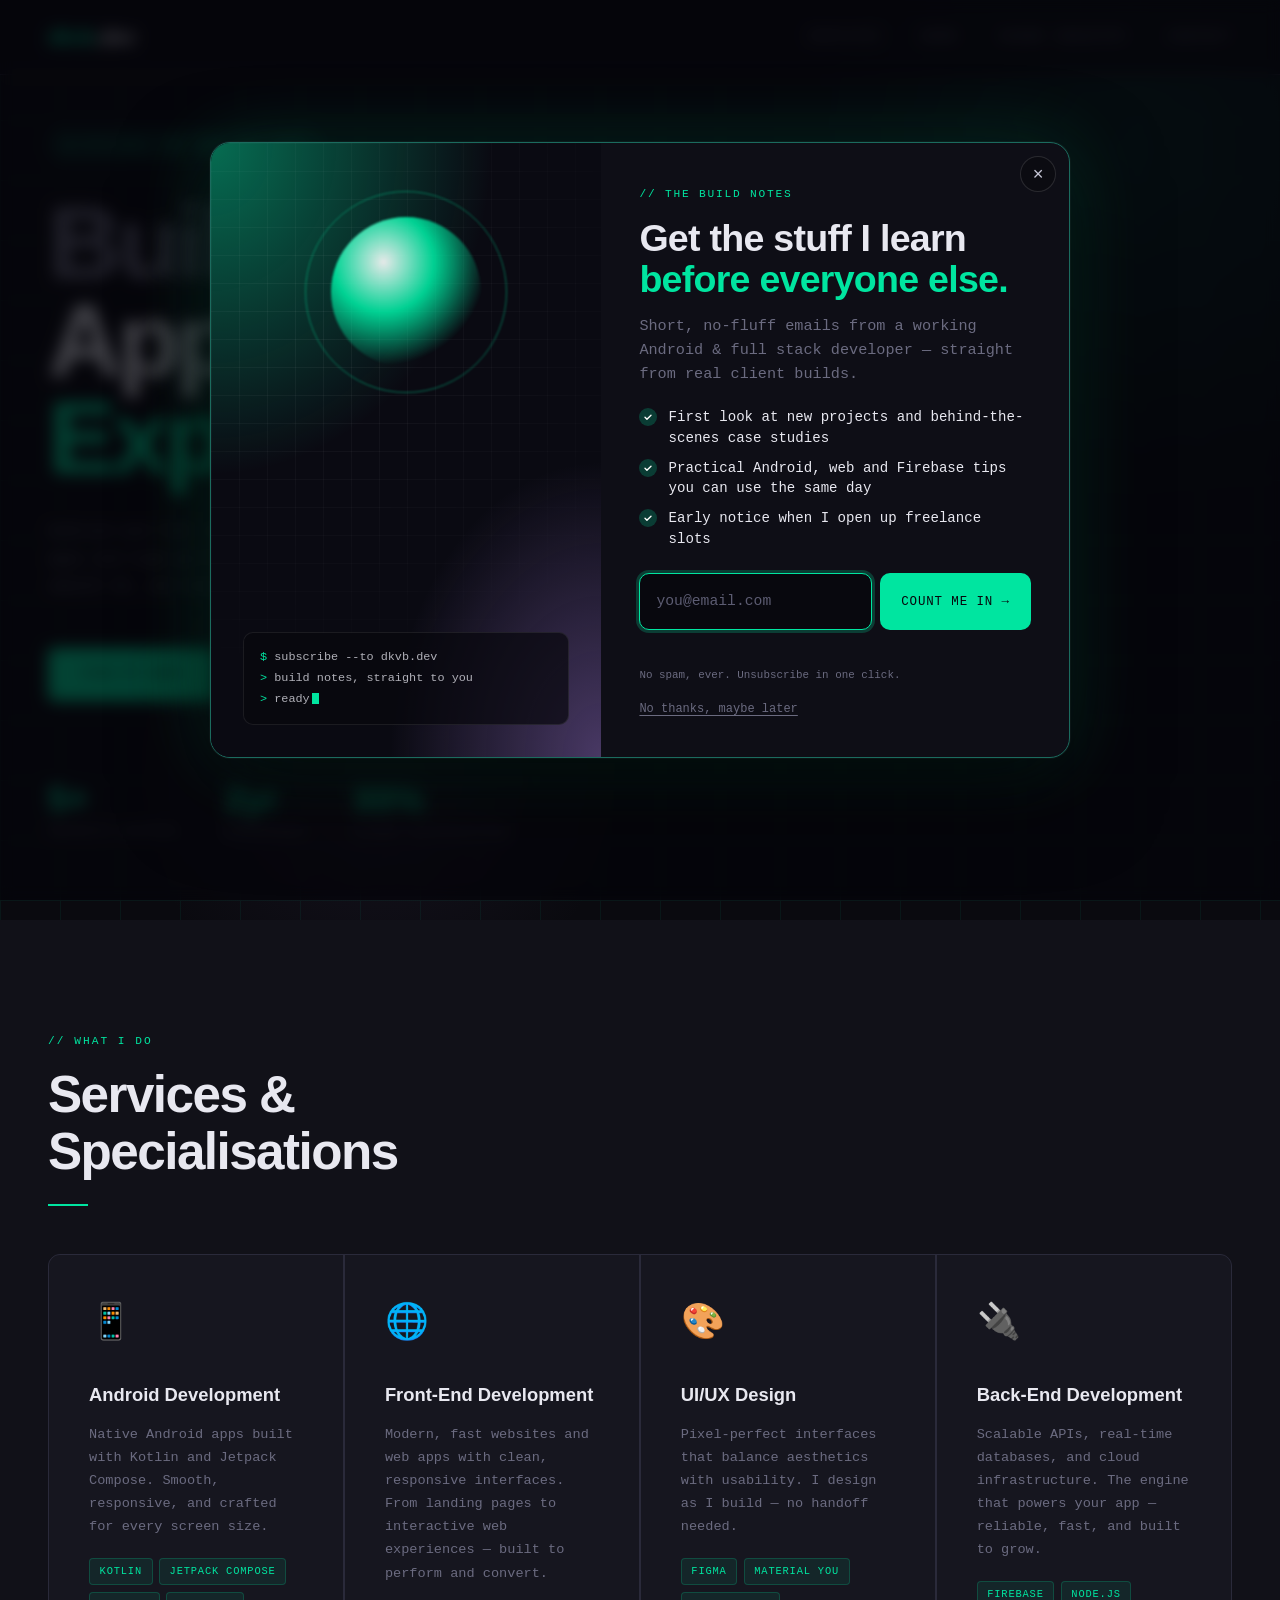
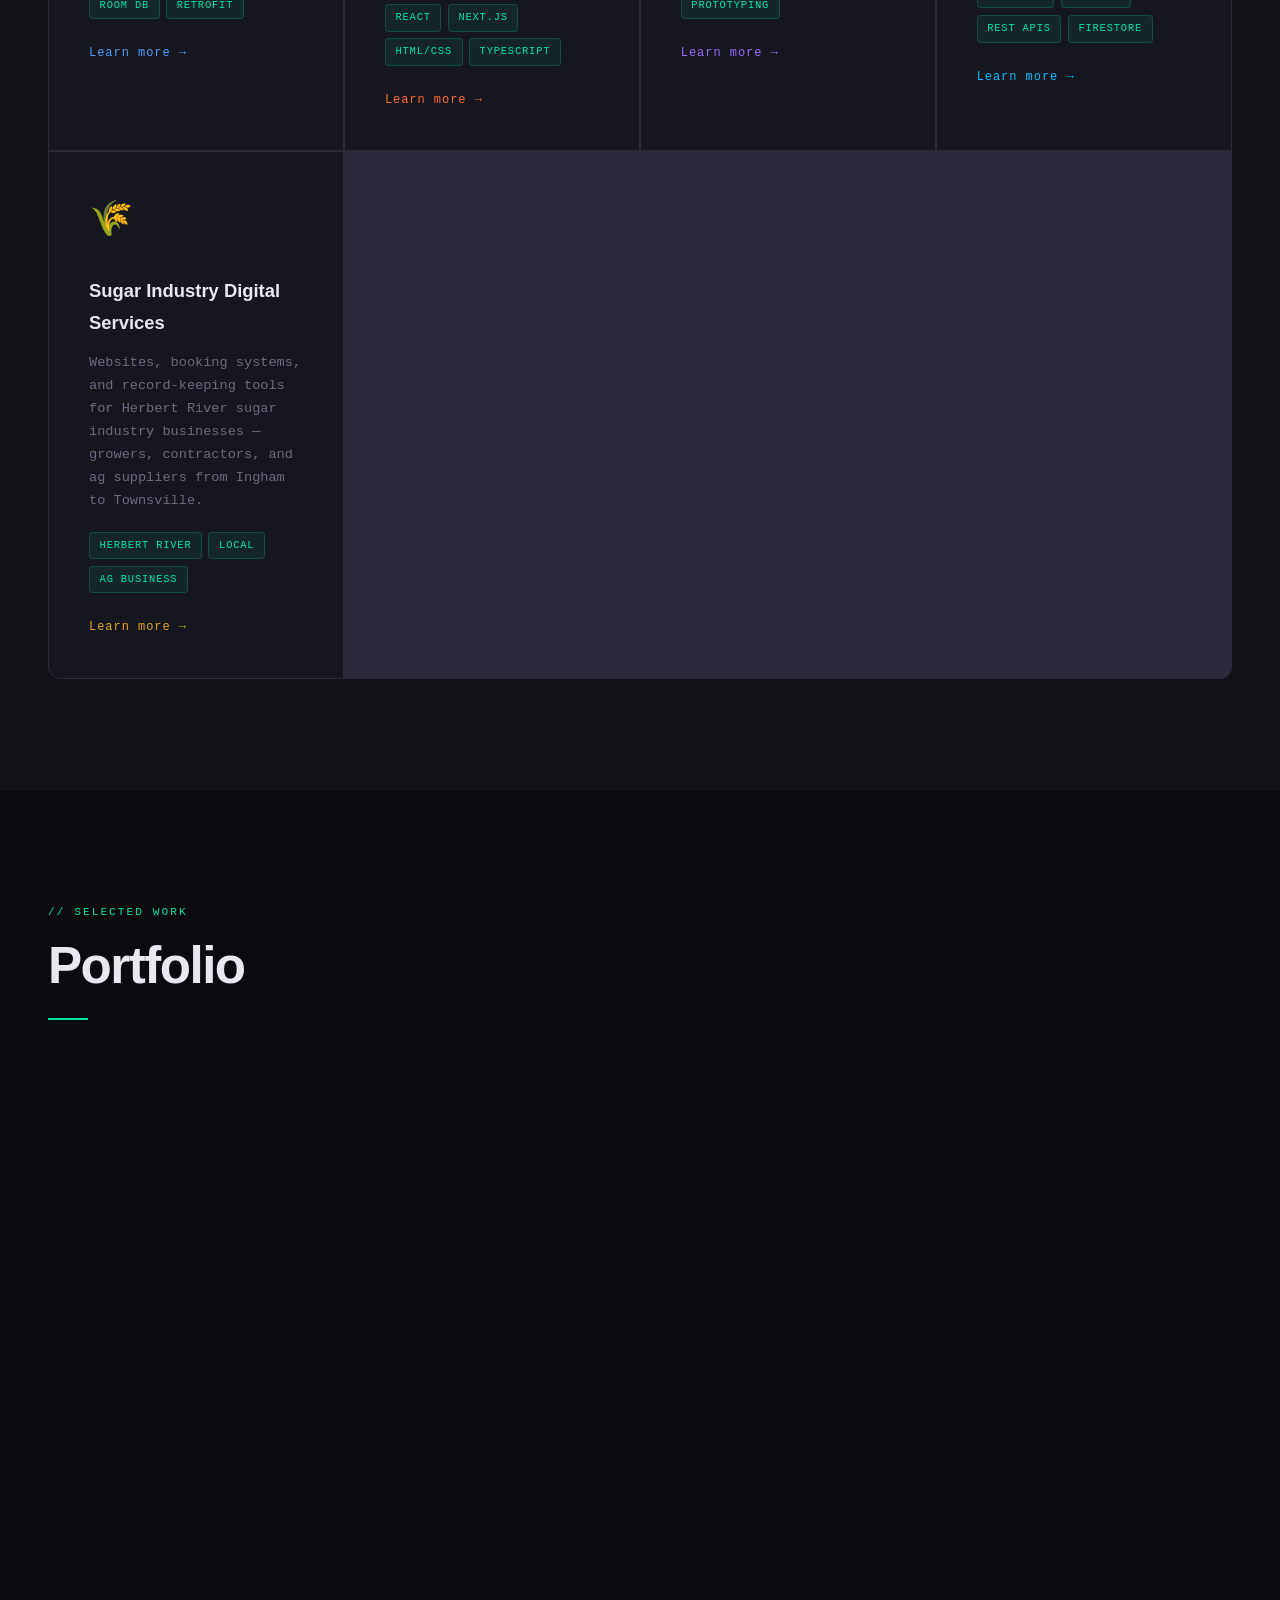
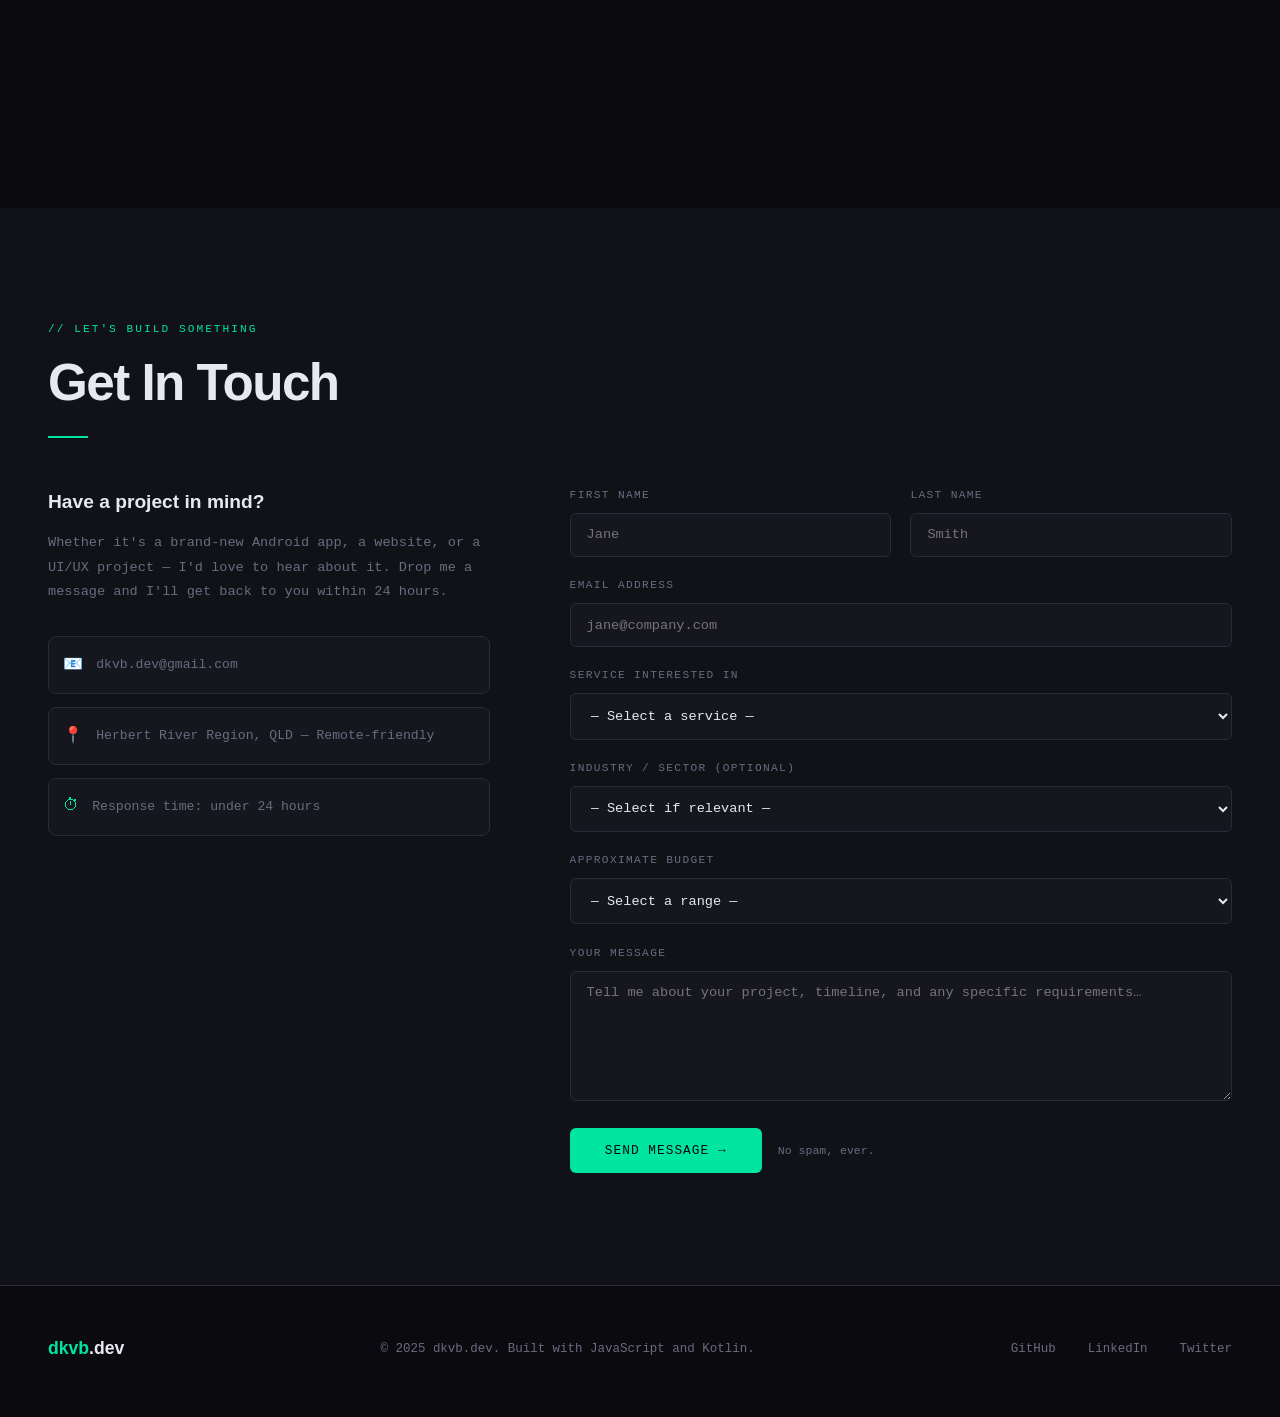
==== index.html @ c6132ec7 "Add first-visit mailing list pop-up New assets/mailing-list.js, loaded on every page. Shows once to " ====
<!DOCTYPE html>
<html lang="en">
<head>
<meta charset="UTF-8">
<meta name="viewport" content="width=device-width, initial-scale=1.0">

<link rel="icon" type="image/x-icon" href="favicon.ico">
<link rel="apple-touch-icon" href="favicon.ico">
<meta name="google-site-verification" content="lRfXqEsO768V_a0W93cNCboDo1KRAW9qE23GHBty0Og" />

<!-- ── SECURITY ── -->
<meta name="referrer" content="strict-origin-when-cross-origin">
<meta http-equiv="Permissions-Policy" content="camera=(), microphone=(), geolocation=(), payment=(), usb=(), interest-cohort=()">
<meta http-equiv="Content-Security-Policy" content="
  default-src 'self';
  script-src 'self' 'unsafe-inline';
  style-src 'self' 'unsafe-inline';
  font-src 'self';
  img-src 'self' https://dkvb.dev data:;
  connect-src 'self' https://formspree.io;
  base-uri 'self';
  form-action 'self' https://formspree.io;
">

<!-- ── PRIMARY SEO ── -->
<title>dkvb.dev — Android App & Web Developer | Australia</title>
<meta name="description" content="Dan Van Blerk is a freelance developer based in the Herbert River region, Queensland, Australia. Specialising in Android app development, front-end web development, UI/UX design, and back-end development. Cost-effective freelance rates — no agency markups. Available for local and remote projects. Also building websites, booking systems, and digital tools for Herbert River sugar industry businesses — growers, contractors, and ag suppliers from Ingham to Townsville.">
<meta name="keywords" content="Android developer Herbert River Region, front-end developer Herbert River Region, UI UX designer Herbert River Region, back-end developer Herbert River Region, web developer Queensland, app developer Australia, cost-effective developer Herbert River Region, affordable app development Queensland, freelance rates no agency markup, transparent pricing developer Australia, Kotlin, Firebase, React, Next.js, Figma, Node.js, freelance developer Herbert River Region, web developer Ingham, website developer Herbert River, sugar industry software Queensland, cane industry digital services, Hinchinbrook web developer, agriculture web developer Queensland, harvesting contractor website">
<meta name="author" content="Dan Van Blerk">
<meta name="robots" content="index, follow">
<meta name="theme-color" content="#00e5a0">
<link rel="canonical" href="https://dkvb.dev/">

<!-- ── OPEN GRAPH (Facebook, LinkedIn, WhatsApp previews) ── -->
<meta property="og:type" content="website">
<meta property="og:url" content="https://dkvb.dev/">
<meta property="og:title" content="dkvb.dev — Android App & Web Developer">
<meta property="og:description" content="Freelance Android, front-end, UI/UX, and back-end developer based in the Herbert River region, QLD, Australia. Polished apps and websites built with Kotlin, Firebase, React, and more. Also serving Herbert River sugar industry businesses.">
<meta property="og:image" content="https://dkvb.dev/og-preview.png">
<meta property="og:image:width" content="1200">
<meta property="og:image:height" content="630">
<meta property="og:locale" content="en_AU">
<meta property="og:site_name" content="dkvb.dev">

<!-- ── TWITTER / X CARD ── -->
<meta name="twitter:card" content="summary_large_image">
<meta name="twitter:url" content="https://dkvb.dev/">
<meta name="twitter:title" content="dkvb.dev — Android App & Web Developer">
<meta name="twitter:description" content="Freelance Android, front-end, UI/UX, and back-end developer based in the Herbert River region, QLD. Kotlin, Firebase, React, Figma, Node.js.">
<meta name="twitter:image" content="https://dkvb.dev/og-preview.png">

<!-- ── GEO / LOCAL SEO ── -->
<meta name="geo.region" content="AU-QLD">
<meta name="geo.position" content="-19.2576;146.8178">
<meta name="ICBM" content="-19.2576, 146.8178">
<meta name="geo.placename" content="Herbert River Region, Queensland, Australia">

<!-- ── STRUCTURED DATA: Person + LocalBusiness ── -->
<script type="application/ld+json">
{
  "@context": "https://schema.org",
  "@graph": [
    {
      "@type": "Person",
      "@id": "https://dkvb.dev/#dan",
      "name": "Dan Van Blerk",
      "alternateName": "dkvb.dev",
      "url": "https://dkvb.dev",
      "email": "dkvb.dev@gmail.com",
      "jobTitle": "Freelance Android & Front-End Developer",
      "description": "Freelance developer based in the Herbert River region, QLD, specialising in Android apps (Kotlin, Firebase) and front-end web development (React, Next.js), with a strong focus on UI/UX design.",
      "address": {
        "@type": "PostalAddress",
        "addressLocality": "Ingham",
        "addressRegion": "QLD",
        "addressCountry": "AU"
      },
      "knowsAbout": [
        "Android Development", "Kotlin", "Jetpack Compose", "Firebase",
        "Web Development", "React", "Next.js", "Node.js", "TypeScript",
        "UI/UX Design", "Figma", "REST APIs", "GraphQL"
      ],
      "sameAs": [
        "https://github.com/dkvbdev",
        "https://linkedin.com/in/dkvbdev"
      ]
    },
    {
      "@type": "ProfessionalService",
      "@id": "https://dkvb.dev/#business",
      "name": "dkvb.dev",
      "url": "https://dkvb.dev",
      "email": "dkvb.dev@gmail.com",
      "description": "Freelance Android app and web development services based in Australia.",
      "founder": { "@id": "https://dkvb.dev/#dan" },
      "address": {
        "@type": "PostalAddress",
        "addressLocality": "Ingham",
        "addressRegion": "QLD",
        "addressCountry": "AU"
      },
      "areaServed": ["AU", "Worldwide", "Ingham", "Hinchinbrook Shire", "Herbert River"],
      "hasOfferCatalog": {
        "@type": "OfferCatalog",
        "name": "Development Services",
        "itemListElement": [
          { "@type": "Offer", "itemOffered": { "@type": "Service", "name": "Android App Development" } },
          { "@type": "Offer", "itemOffered": { "@type": "Service", "name": "Front-End Web Development" } },
          { "@type": "Offer", "itemOffered": { "@type": "Service", "name": "UI/UX Design" } },
          { "@type": "Offer", "itemOffered": { "@type": "Service", "name": "Sugar Industry Digital Services" } }
        ]
      }
    },
    {
      "@type": "Service",
      "@id": "https://dkvb.dev/sugar-industry.html#service",
      "name": "Sugar Industry Digital Services",
      "url": "https://dkvb.dev/sugar-industry.html",
      "provider": { "@id": "https://dkvb.dev/#dan" },
      "description": "Websites, booking and scheduling systems, and digital record-keeping tools for Herbert River sugar industry businesses — growers, harvesting and haulage contractors, and ag suppliers.",
      "areaServed": ["Ingham", "Hinchinbrook Shire", "Herbert River", "Townsville", "AU-QLD"]
    },
    {
      "@type": "WebSite",
      "@id": "https://dkvb.dev/#website",
      "url": "https://dkvb.dev",
      "name": "dkvb.dev",
      "description": "Portfolio and contact site for Dan Van Blerk, freelance Android and web developer.",
      "publisher": { "@id": "https://dkvb.dev/#dan" }
    }
  ]
}
</script>

<style>

  /* ── SELF-HOSTED FONTS ── */
  @font-face {
    font-family: 'Syne';
    font-style: normal;
    font-weight: 400;
    font-display: swap;
    src: url('assets/fonts/syne-v24-latin-regular.woff2') format('woff2');
  }
  @font-face {
    font-family: 'Syne';
    font-style: normal;
    font-weight: 600;
    font-display: swap;
    src: url('assets/fonts/syne-v24-latin-600.woff2') format('woff2');
  }
  @font-face {
    font-family: 'Syne';
    font-style: normal;
    font-weight: 700;
    font-display: swap;
    src: url('assets/fonts/syne-v24-latin-700.woff2') format('woff2');
  }
  @font-face {
    font-family: 'Syne';
    font-style: normal;
    font-weight: 800;
    font-display: swap;
    src: url('assets/fonts/syne-v24-latin-800.woff2') format('woff2');
  }
  @font-face {
    font-family: 'DM Mono';
    font-style: normal;
    font-weight: 300;
    font-display: swap;
    src: url('assets/fonts/dm-mono-v16-latin-300.woff2') format('woff2');
  }
  @font-face {
    font-family: 'DM Mono';
    font-style: italic;
    font-weight: 300;
    font-display: swap;
    src: url('assets/fonts/dm-mono-v16-latin-300italic.woff2') format('woff2');
  }
  @font-face {
    font-family: 'DM Mono';
    font-style: normal;
    font-weight: 400;
    font-display: swap;
    src: url('assets/fonts/dm-mono-v16-latin-500.woff2') format('woff2');
  }
  @font-face {
    font-family: 'DM Mono';
    font-style: italic;
    font-weight: 400;
    font-display: swap;
    src: url('assets/fonts/dm-mono-v16-latin-500italic.woff2') format('woff2');
  }

  :root {
    --bg: #0a0a0f;
    --surface: #111118;
    --card: #16161f;
    --border: #2a2a3a;
    --accent: #00e5a0;
    --accent2: #7b5ea7;
    --accent3: #ff6b35;
    --text: #e8e8f0;
    --muted: #6b6b80;
    --heading: 'Syne', sans-serif;
    --mono: 'DM Mono', monospace;
  }

  *, *::before, *::after { box-sizing: border-box; margin: 0; padding: 0; }

  html { scroll-behavior: smooth; }

  body {
    background: var(--bg);
    color: var(--text);
    font-family: var(--mono);
    font-size: 15px;
    line-height: 1.7;
    overflow-x: hidden;
  }

  /* ── MODAL SCREENSHOTS ── */
  .modal-screenshots {
    display: none;
    flex-direction: column;
    gap: 0.6rem;
    margin-top: 1.2rem;
  }
  .modal-screenshots.visible { display: flex; }
  .modal-screenshot-viewport {
    position: relative;
  }
  .modal-screenshot-track {
    display: flex;
    gap: 0.8rem;
    overflow-x: auto;
    -webkit-overflow-scrolling: touch;
    padding-bottom: 0.8rem;
    scrollbar-width: thin;
    scrollbar-color: var(--accent) var(--border);
    scroll-behavior: smooth;
  }
  .modal-screenshot-track::-webkit-scrollbar { height: 8px; }
  .modal-screenshot-track::-webkit-scrollbar-track {
    background: var(--border);
    border-radius: 4px;
  }
  .modal-screenshot-track::-webkit-scrollbar-thumb {
    background: var(--accent);
    border-radius: 4px;
  }
  .modal-screenshot {
    flex: 0 0 auto;
    border-radius: 8px;
    overflow: hidden;
    border: 1px solid var(--border);
    max-height: 320px;
    background: var(--bg);
    display: flex; align-items: center; justify-content: center;
  }
  .modal-screenshot img {
    max-width: 100%;
    max-height: 320px;
    width: auto;
    height: auto;
    object-fit: contain;
    display: block;
  }
  .modal-scroll-arrow {
    position: absolute;
    top: 50%;
    transform: translateY(-50%);
    width: 32px; height: 32px;
    border-radius: 50%;
    background: rgba(10,10,15,0.85);
    border: 1px solid var(--accent);
    color: var(--accent);
    font-size: 1rem;
    cursor: pointer;
    display: flex; align-items: center; justify-content: center;
    z-index: 5;
    transition: background 0.2s, opacity 0.2s;
    opacity: 0.9;
  }
  .modal-scroll-arrow:hover { background: var(--accent); color: #0a0a0f; }
  .modal-scroll-arrow.left { left: 4px; }
  .modal-scroll-arrow.right { right: 4px; }
  .modal-screenshot-hint {
    font-size: 0.65rem;
    color: var(--muted);
    text-align: center;
    letter-spacing: 0.08em;
    text-transform: uppercase;
  }

  /* ── SKIP LINK (accessibility + SEO) ── */
  .skip-link {
    position: absolute; top: -100px; left: 1rem;
    background: var(--accent); color: #0a0a0f;
    padding: 0.5rem 1rem; border-radius: 0 0 6px 6px;
    font-size: 0.8rem; text-decoration: none; z-index: 999;
    transition: top 0.2s;
  }
  .skip-link:focus { top: 0; }

  /* ── NAV ── */
  nav {
    position: fixed; top: 0; left: 0; right: 0; z-index: 100;
    display: flex; align-items: center; justify-content: space-between;
    padding: 1.2rem 3rem;
    background: rgba(10,10,15,0.85);
    backdrop-filter: blur(12px);
    border-bottom: 1px solid var(--border);
  }
  .nav-logo {
    font-family: var(--heading);
    font-weight: 800;
    font-size: 1.3rem;
    color: var(--accent);
    letter-spacing: -0.02em;
  }
  .nav-logo span { color: var(--text); }
  nav ul { display: flex; gap: 2.5rem; list-style: none; }
  nav a {
    color: var(--muted);
    text-decoration: none;
    font-size: 0.8rem;
    letter-spacing: 0.12em;
    text-transform: uppercase;
    transition: color 0.2s;
  }
  nav a:hover { color: var(--accent); }
  .nav-toggle {
    display: none; flex-direction: column; justify-content: center; gap: 5px;
    width: 32px; height: 32px; background: none; border: none; cursor: pointer;
    padding: 0; z-index: 110;
  }
  .nav-toggle span {
    display: block; width: 100%; height: 2px; background: var(--text);
    border-radius: 2px; transition: transform 0.25s, opacity 0.25s;
  }
  .nav-toggle.open span:nth-child(1) { transform: translateY(7px) rotate(45deg); }
  .nav-toggle.open span:nth-child(2) { opacity: 0; }
  .nav-toggle.open span:nth-child(3) { transform: translateY(-7px) rotate(-45deg); }

  /* ── HERO ── */
  #hero {
    min-height: 100vh;
    display: flex; flex-direction: column; justify-content: center;
    padding: 8rem 3rem 5rem;
    position: relative;
    overflow: hidden;
  }
  .hero-grid {
    position: absolute; inset: 0; opacity: 0.06;
    background-image:
      linear-gradient(var(--accent) 1px, transparent 1px),
      linear-gradient(90deg, var(--accent) 1px, transparent 1px);
    background-size: 60px 60px;
    animation: gridDrift 20s linear infinite;
  }
  @keyframes gridDrift {
    from { background-position: 0 0; }
    to   { background-position: 60px 60px; }
  }
  .hero-glow {
    position: absolute;
    width: 700px; height: 700px;
    border-radius: 50%;
    background: radial-gradient(circle, rgba(0,229,160,0.12) 0%, transparent 70%);
    top: -200px; right: -200px;
    animation: pulse 6s ease-in-out infinite;
  }
  .hero-glow2 {
    position: absolute;
    width: 500px; height: 500px;
    border-radius: 50%;
    background: radial-gradient(circle, rgba(123,94,167,0.1) 0%, transparent 70%);
    bottom: -100px; left: 10%;
    animation: pulse 8s ease-in-out infinite reverse;
  }
  @keyframes pulse {
    0%,100% { transform: scale(1); opacity: 1; }
    50% { transform: scale(1.15); opacity: 0.7; }
  }

  .hero-badge {
    display: inline-flex; align-items: center; gap: 0.5rem;
    background: rgba(0,229,160,0.08);
    border: 1px solid rgba(0,229,160,0.25);
    border-radius: 100px;
    padding: 0.4rem 1rem;
    font-size: 0.72rem;
    letter-spacing: 0.1em;
    text-transform: uppercase;
    color: var(--accent);
    margin-bottom: 2rem;
    width: fit-content;
    animation: fadeUp 0.6s ease both;
  }
  .badge-dot {
    width: 6px; height: 6px; border-radius: 50%;
    background: var(--accent);
    animation: blink 1.5s ease-in-out infinite;
  }
  @keyframes blink { 0%,100% { opacity: 1; } 50% { opacity: 0.2; } }

  h1 {
    font-family: var(--heading);
    font-size: clamp(3.5rem, 8vw, 7rem);
    font-weight: 800;
    line-height: 0.95;
    letter-spacing: -0.04em;
    margin-bottom: 2rem;
    animation: fadeUp 0.6s 0.1s ease both;
  }
  h1 .line { display: block; }
  h1 .accent { color: var(--accent); }
  h1 .dim { color: var(--muted); }

  .hero-sub {
    max-width: 540px;
    color: var(--muted);
    font-size: 0.95rem;
    line-height: 1.8;
    margin-bottom: 3rem;
    animation: fadeUp 0.6s 0.2s ease both;
  }
  .hero-ctas {
    display: flex; gap: 1rem; flex-wrap: wrap;
    animation: fadeUp 0.6s 0.3s ease both;
  }
  .btn {
    padding: 0.9rem 2rem;
    font-family: var(--mono);
    font-size: 0.8rem;
    letter-spacing: 0.08em;
    text-transform: uppercase;
    text-decoration: none;
    border-radius: 6px;
    border: none; cursor: pointer;
    transition: all 0.25s;
    display: inline-block;
  }
  .btn-primary {
    background: var(--accent);
    color: #0a0a0f;
    font-weight: 400;
  }
  .btn-primary:hover {
    background: #fff;
    transform: translateY(-2px);
    box-shadow: 0 8px 30px rgba(0,229,160,0.3);
  }
  .btn-ghost {
    background: transparent;
    color: var(--text);
    border: 1px solid var(--border);
  }
  .btn-ghost:hover {
    border-color: var(--accent);
    color: var(--accent);
    transform: translateY(-2px);
  }

  .hero-stats {
    display: flex; gap: 3rem; margin-top: 5rem;
    animation: fadeUp 0.6s 0.4s ease both;
  }
  .stat-num {
    font-family: var(--heading);
    font-size: 2.2rem;
    font-weight: 800;
    color: var(--accent);
    line-height: 1;
  }
  .stat-label {
    font-size: 0.72rem;
    color: var(--muted);
    text-transform: uppercase;
    letter-spacing: 0.1em;
    margin-top: 0.3rem;
  }

  @keyframes fadeUp {
    from { opacity: 0; transform: translateY(24px); }
    to   { opacity: 1; transform: translateY(0); }
  }

  /* ── SECTIONS ── */
  section { padding: 7rem 3rem; }
  .section-label {
    font-size: 0.7rem;
    text-transform: uppercase;
    letter-spacing: 0.18em;
    color: var(--accent);
    margin-bottom: 1rem;
  }
  h2 {
    font-family: var(--heading);
    font-size: clamp(2rem, 4vw, 3.2rem);
    font-weight: 800;
    letter-spacing: -0.03em;
    line-height: 1.1;
    margin-bottom: 1.5rem;
  }
  .section-divider {
    width: 40px; height: 2px;
    background: var(--accent);
    margin-bottom: 3rem;
  }

  /* ── SERVICES ── */
  #services { background: var(--surface); }
  .services-grid {
    display: grid;
    grid-template-columns: repeat(auto-fit, minmax(280px, 1fr));
    gap: 1.5px;
    margin-top: 3rem;
    background: var(--border);
    border: 1px solid var(--border);
    border-radius: 12px;
    overflow: hidden;
  }
  .service-card {
    background: var(--card);
    padding: 2.5rem;
    position: relative;
    transition: background 0.3s;
    cursor: default;
  }
  .service-card:hover { background: #1c1c28; }
  .service-card:hover .service-icon { transform: scale(1.15) rotate(-5deg); }
  .service-icon {
    font-size: 2.2rem;
    margin-bottom: 1.5rem;
    display: block;
    transition: transform 0.3s;
  }
  .service-title {
    font-family: var(--heading);
    font-size: 1.15rem;
    font-weight: 700;
    margin-bottom: 0.8rem;
    color: var(--text);
  }
  .service-desc { color: var(--muted); font-size: 0.85rem; line-height: 1.7; }
  .service-tags {
    display: flex; flex-wrap: wrap; gap: 0.4rem;
    margin-top: 1.2rem;
  }
  .tag {
    font-size: 0.65rem;
    letter-spacing: 0.08em;
    text-transform: uppercase;
    padding: 0.25rem 0.6rem;
    border-radius: 4px;
    background: rgba(0,229,160,0.08);
    color: var(--accent);
    border: 1px solid rgba(0,229,160,0.2);
  }

  /* ── PORTFOLIO ── */
  #portfolio { background: var(--bg); }
  .portfolio-filters {
    display: flex; gap: 0.8rem; flex-wrap: wrap;
    margin-bottom: 2.5rem;
  }
  .filter-btn {
    padding: 0.45rem 1.1rem;
    font-family: var(--mono);
    font-size: 0.72rem;
    letter-spacing: 0.08em;
    text-transform: uppercase;
    background: transparent;
    color: var(--muted);
    border: 1px solid var(--border);
    border-radius: 4px;
    cursor: pointer;
    transition: all 0.2s;
  }
  .filter-btn:hover, .filter-btn.active {
    background: var(--accent);
    color: #0a0a0f;
    border-color: var(--accent);
  }

  /* Modal */
  .modal-bg {
    display: none;
    position: fixed; inset: 0; z-index: 200;
    background: rgba(0,0,0,0.85);
    backdrop-filter: blur(8px);
    align-items: center; justify-content: center;
    padding: 2rem;
    overflow-y: auto;
  }
  .modal-bg.open { display: flex; }
  .modal {
    background: var(--card);
    border: 1px solid var(--border);
    border-radius: 14px;
    max-width: 560px; width: 100%;
    max-height: 90vh;
    overflow-y: auto;
    padding: 2.5rem;
    position: relative;
    animation: modalIn 0.3s ease;
    scrollbar-width: thin;
    scrollbar-color: var(--border) transparent;
  }
  .modal::-webkit-scrollbar { width: 4px; }
  .modal::-webkit-scrollbar-track { background: transparent; }
  .modal::-webkit-scrollbar-thumb { background: var(--border); border-radius: 4px; }
  @keyframes modalIn {
    from { transform: scale(0.92) translateY(20px); opacity: 0; }
    to   { transform: scale(1) translateY(0); opacity: 1; }
  }
  .modal-close {
    position: absolute; top: 1.2rem; right: 1.2rem;
    background: var(--border);
    border: none; color: var(--muted);
    width: 32px; height: 32px; border-radius: 50%;
    cursor: pointer; font-size: 1rem;
    display: flex; align-items: center; justify-content: center;
    transition: background 0.2s;
  }
  .modal-close:hover { background: var(--accent); color: #0a0a0f; }
  .modal-emoji { font-size: 3rem; margin-bottom: 1rem; }
  .modal-title {
    font-family: var(--heading);
    font-size: 1.5rem; font-weight: 800;
    margin-bottom: 0.5rem;
  }
  .modal-type { color: var(--accent); font-size: 0.75rem; text-transform: uppercase; letter-spacing: 0.1em; margin-bottom: 1rem; }
  .modal-desc { color: var(--muted); line-height: 1.8; font-size: 0.88rem; }
  .modal-tags { display: flex; flex-wrap: wrap; gap: 0.5rem; margin-top: 1.5rem; }
  .modal-link {
    display: inline-flex; align-items: center; gap: 0.5rem;
    margin-top: 1.5rem;
    color: var(--accent);
    font-size: 0.8rem;
    text-decoration: none;
    border-bottom: 1px solid rgba(0,229,160,0.3);
    padding-bottom: 2px;
    transition: border-color 0.2s;
  }
  .modal-link:hover { border-color: var(--accent); }

  /* ── CONTACT ── */
  #contact { background: var(--surface); }
  .contact-layout {
    display: grid;
    grid-template-columns: 1fr 1.5fr;
    gap: 5rem;
    align-items: start;
    margin-top: 3rem;
  }
  .contact-info h3 {
    font-family: var(--heading);
    font-size: 1.2rem;
    font-weight: 700;
    margin-bottom: 0.8rem;
  }
  .contact-info p { color: var(--muted); font-size: 0.85rem; line-height: 1.8; margin-bottom: 2rem; }
  .contact-detail {
    display: flex; align-items: center; gap: 0.8rem;
    padding: 0.9rem;
    background: var(--card);
    border: 1px solid var(--border);
    border-radius: 8px;
    margin-bottom: 0.8rem;
    font-size: 0.82rem;
    color: var(--muted);
  }
  .contact-detail-icon { color: var(--accent); font-size: 1rem; }

  form { display: flex; flex-direction: column; gap: 1.2rem; }
  .form-row { display: grid; grid-template-columns: 1fr 1fr; gap: 1.2rem; }
  .form-group { display: flex; flex-direction: column; gap: 0.5rem; }
  label {
    font-size: 0.7rem;
    text-transform: uppercase;
    letter-spacing: 0.12em;
    color: var(--muted);
  }
  input, textarea, select {
    background: var(--card);
    border: 1px solid var(--border);
    border-radius: 6px;
    padding: 0.85rem 1rem;
    color: var(--text);
    font-family: var(--mono);
    font-size: 0.85rem;
    transition: border-color 0.2s, box-shadow 0.2s;
    outline: none;
    width: 100%;
  }
  input:focus, textarea:focus, select:focus {
    border-color: var(--accent);
    box-shadow: 0 0 0 3px rgba(0,229,160,0.1);
  }
  textarea { resize: vertical; min-height: 130px; }
  select option { background: var(--card); }

  .form-submit {
    display: flex; align-items: center; gap: 1rem;
    margin-top: 0.5rem;
  }
  .btn-submit {
    background: var(--accent);
    color: #0a0a0f;
    padding: 0.95rem 2.2rem;
    font-family: var(--mono);
    font-size: 0.8rem;
    letter-spacing: 0.08em;
    text-transform: uppercase;
    border: none;
    border-radius: 6px;
    cursor: pointer;
    transition: all 0.25s;
  }
  .btn-submit:hover {
    background: #fff;
    transform: translateY(-2px);
    box-shadow: 0 8px 30px rgba(0,229,160,0.3);
  }
  .form-note { font-size: 0.72rem; color: var(--muted); }
  .form-success {
    display: none;
    padding: 1rem 1.5rem;
    background: rgba(0,229,160,0.08);
    border: 1px solid rgba(0,229,160,0.3);
    border-radius: 8px;
    color: var(--accent);
    font-size: 0.85rem;
    margin-top: 1rem;
  }
  .form-success.visible { display: block; }

  /* ── FOOTER ── */
  footer {
    background: var(--bg);
    border-top: 1px solid var(--border);
    padding: 3rem;
    display: flex;
    justify-content: space-between;
    align-items: center;
    flex-wrap: wrap;
    gap: 1rem;
  }
  .footer-logo {
    font-family: var(--heading);
    font-weight: 800;
    font-size: 1.1rem;
    color: var(--accent);
  }
  .footer-logo span { color: var(--text); }
  footer p { color: var(--muted); font-size: 0.78rem; }
  .footer-links { display: flex; gap: 2rem; }
  .footer-links a {
    color: var(--muted);
    text-decoration: none;
    font-size: 0.78rem;
    transition: color 0.2s;
  }
  .footer-links a:hover { color: var(--accent); }

  @media (max-width: 768px) {

    .portfolio-grid,
    .portfolio-grid,
    .projects-grid { grid-template-columns: repeat(2, 1fr); }

  }

  /* ── FEATURE LIST in modal ── */
  .modal-features {
    margin-top: 1.2rem;
    display: flex; flex-direction: column; gap: 0.4rem;
  }
  .modal-feature-item {
    display: flex; align-items: flex-start; gap: 0.6rem;
    font-size: 0.8rem; color: var(--muted); line-height: 1.6;
  }
  .modal-feature-item::before {
    content: '▸';
    color: var(--accent);
    flex-shrink: 0;
    margin-top: 0.05rem;
  }

  /* scroll-reveal */
  .reveal {
    opacity: 0;
    transform: translateY(30px);
    transition: opacity 0.7s ease, transform 0.7s ease;
  }
  .reveal.visible {
    opacity: 1;
    transform: translateY(0);
  }

  @media (max-width: 768px) {
    html, body { overflow-x: hidden; max-width: 100vw; }
    nav { padding: 1rem 1.2rem; position: relative; }
    .nav-toggle { display: flex; }
    .nav-logo { font-size: 1.1rem; }
    nav ul#navMenu {
      display: none; flex-direction: column; gap: 0;
      position: absolute; top: 100%; left: 0; right: 0;
      background: rgba(10,10,15,0.97); backdrop-filter: blur(12px);
      border-bottom: 1px solid var(--border);
      padding: 0.5rem 1.2rem 1rem;
    }
    nav ul#navMenu.open { display: flex; }
    nav ul#navMenu li { border-top: 1px solid var(--border); }
    nav ul#navMenu li:first-child { border-top: none; }
    nav ul#navMenu a { display: block; padding: 0.9rem 0.2rem; font-size: 0.8rem; letter-spacing: 0.1em; }
    #hero { padding: 7rem 1.2rem 4rem; }
    section { padding-left: 1.2rem; padding-right: 1.2rem; }
    h1 { font-size: 2.4rem; letter-spacing: -0.02em; }
    h2 { font-size: 1.7rem; }
    .hero-badge { font-size: 0.65rem; }
    .hero-sub { font-size: 0.88rem; }
    .hero-stats { gap: 1.5rem; flex-wrap: wrap; }
    .stat-num { font-size: 1.8rem; }
    .stat-label { font-size: 0.65rem; }
    .hero-glow, .hero-glow2 { width: 300px; height: 300px; }
    .contact-layout { grid-template-columns: 1fr; gap: 3rem; }
    .form-row { grid-template-columns: 1fr; }
    footer { flex-direction: column; text-align: center; padding: 2rem 1.2rem; }
    .footer-links { justify-content: center; gap: 1.5rem; }
    .services-grid { grid-template-columns: 1fr; }
    }

  @media (max-width: 400px) {
    h1 { font-size: 2rem; }
  }

  /* ── UNIFIED PROJECT CARD GRID ── */
  .portfolio-grid,
  .projects-grid {
    display: grid;
    grid-template-columns: repeat(auto-fill, minmax(240px, 260px));
    gap: 1rem;
  }
  .project-card {
    background: var(--card);
    border: 1px solid var(--border);
    border-radius: 10px;
    overflow: hidden;
    transition: transform 0.3s, box-shadow 0.3s, opacity 0.3s;
    cursor: pointer;
    display: flex;
    flex-direction: column;
    width: 100%;
  }
  .project-card:hover {
    transform: translateY(-4px);
    box-shadow: 0 12px 30px rgba(0,0,0,0.4);
  }
  .project-card.hidden { display: none; }
  .project-img {
    width: 100%;
    aspect-ratio: 16/9;
    display: flex;
    align-items: center;
    justify-content: center;
    font-size: 2rem;
    position: relative;
    overflow: hidden;
    flex-shrink: 0;
  }
  .project-overlay {
    position: absolute; inset: 0;
    background: rgba(10,10,15,0.7);
    display: flex; align-items: center; justify-content: center;
    opacity: 0; transition: opacity 0.3s;
    font-size: 0.65rem; letter-spacing: 0.12em;
    text-transform: uppercase; color: var(--accent);
  }
  .project-card:hover .project-overlay { opacity: 1; }
  .project-body {
    padding: 0.9rem;
    display: flex;
    flex-direction: column;
    flex: 1;
  }
  .project-type {
    font-size: 0.6rem;
    text-transform: uppercase;
    letter-spacing: 0.1em;
    color: var(--accent);
    margin-bottom: 0.25rem;
  }
  .project-name {
    font-family: var(--heading);
    font-size: 0.88rem;
    font-weight: 700;
    margin-bottom: 0.3rem;
    color: var(--text);
  }
  .project-desc {
    color: var(--muted);
    font-size: 0.7rem;
    line-height: 1.55;
    display: -webkit-box;
    -webkit-line-clamp: 3;
    -webkit-box-orient: vertical;
    overflow: hidden;
  }
  .project-meta {
    display: flex; justify-content: space-between; align-items: center;
    margin-top: auto; padding-top: 0.7rem;
    border-top: 1px solid var(--border);
    font-size: 0.62rem; color: var(--muted);
  }
  .project-tech { display: flex; gap: 0.3rem; }
  .tech-dot {
    width: 16px; height: 16px; border-radius: 50%;
    background: var(--border);
    display: flex; align-items: center; justify-content: center;
    font-size: 0.48rem; color: var(--text); font-weight: bold;
  }
  .project-tags { display: flex; flex-wrap: wrap; gap: 0.3rem; margin-top: 0.6rem; }
  .project-tags .tag {
    font-size: 0.58rem; padding: 0.2rem 0.5rem;
  }


  /* Featured card — subtle highlight only, no column spanning */
  .featured-card {
    border-color: rgba(0,229,160,0.3);
    background: linear-gradient(135deg, #16161f 0%, #12121c 100%);
  }
</style>
</head>
<body>

<a href="#main-content" class="skip-link">Skip to main content</a>

<!-- NAV -->
<header role="banner">
<nav aria-label="Main navigation">
  <div class="nav-logo">dkvb<span>.dev</span></div>
  <button class="nav-toggle" id="navToggle" aria-label="Toggle menu" aria-expanded="false" aria-controls="navMenu">
    <span></span><span></span><span></span>
  </button>
  <ul id="navMenu">
    <li><a href="#services">Services</a></li>
    <li><a href="#portfolio">Work</a></li>
    <li><a href="sugar-industry.html">Sugar Industry</a></li>
    <li><a href="#contact">Contact</a></li>
  </ul>
</nav>
</header>

<main id="main-content">

<!-- HERO -->
<section id="hero" aria-label="Introduction">
  <div class="hero-grid"></div>
  <div class="hero-glow"></div>
  <div class="hero-glow2"></div>

  <div class="hero-badge">
    <span class="badge-dot"></span>
    Available for freelance work
  </div>

  <h1>
    <span class="line dim">Building</span>
    <span class="line">Apps &amp;</span>
    <span class="line accent">Experiences.</span>
  </h1>

  <p class="hero-sub">
    Android and full stack developer crafting polished mobile apps and high-performance websites. Focused on clean UI, smooth UX, and digital products that users love.
  </p>

  <div class="hero-ctas">
    <a href="#portfolio" class="btn btn-primary">View My Work</a>
    <a href="#contact" class="btn btn-ghost">Get in Touch</a>
  </div>

  <div class="hero-stats">
    <div>
      <div class="stat-num">5+</div>
      <div class="stat-label">Projects Shipped</div>
    </div>
    <div>
      <div class="stat-num">2yr</div>
      <div class="stat-label">Experience</div>
    </div>
    <div>
      <div class="stat-num">99%</div>
      <div class="stat-label">Client Satisfaction</div>
    </div>
  </div>
</section>

<!-- SERVICES -->
<section id="services" aria-label="Services">
  <div class="reveal">
    <div class="section-label">// What I do</div>
    <h2>Services &amp;<br>Specialisations</h2>
    <div class="section-divider"></div>
  </div>

  <div class="services-grid reveal">
    <div class="service-card" onclick="window.location='android-development.html'" style="cursor:pointer;">
      <span class="service-icon">📱</span>
      <div class="service-title">Android Development</div>
      <p class="service-desc">Native Android apps built with Kotlin and Jetpack Compose. Smooth, responsive, and crafted for every screen size.</p>
      <div class="service-tags">
        <span class="tag">Kotlin</span>
        <span class="tag">Jetpack Compose</span>
        <span class="tag">Room DB</span>
        <span class="tag">Retrofit</span>
      </div>
      <div style="margin-top:1.5rem;font-size:0.75rem;color:#4A9EFF;letter-spacing:0.08em;">Learn more →</div>
    </div>
    <div class="service-card" onclick="window.location='web-development.html'" style="cursor:pointer;">
      <span class="service-icon">🌐</span>
      <div class="service-title">Front-End Development</div>
      <p class="service-desc">Modern, fast websites and web apps with clean, responsive interfaces. From landing pages to interactive web experiences — built to perform and convert.</p>
      <div class="service-tags">
        <span class="tag">React</span>
        <span class="tag">Next.js</span>
        <span class="tag">HTML/CSS</span>
        <span class="tag">TypeScript</span>
      </div>
      <div style="margin-top:1.5rem;font-size:0.75rem;color:#FF6B35;letter-spacing:0.08em;">Learn more →</div>
    </div>
    <div class="service-card" onclick="window.location='ui-ux-design.html'" style="cursor:pointer;">
      <span class="service-icon">🎨</span>
      <div class="service-title">UI/UX Design</div>
      <p class="service-desc">Pixel-perfect interfaces that balance aesthetics with usability. I design as I build — no handoff needed.</p>
      <div class="service-tags">
        <span class="tag">Figma</span>
        <span class="tag">Material You</span>
        <span class="tag">Prototyping</span>
      </div>
      <div style="margin-top:1.5rem;font-size:0.75rem;color:#9B6BFF;letter-spacing:0.08em;">Learn more →</div>
    </div>
    <div class="service-card" onclick="window.location='backend-development.html'" style="cursor:pointer;">
      <span class="service-icon">🔌</span>
      <div class="service-title">Back-End Development</div>
      <p class="service-desc">Scalable APIs, real-time databases, and cloud infrastructure. The engine that powers your app — reliable, fast, and built to grow.</p>
      <div class="service-tags">
        <span class="tag">Firebase</span>
        <span class="tag">Node.js</span>
        <span class="tag">REST APIs</span>
        <span class="tag">Firestore</span>
      </div>
      <div style="margin-top:1.5rem;font-size:0.75rem;color:#00BFFF;letter-spacing:0.08em;">Learn more →</div>
    </div>
    <div class="service-card" onclick="window.location='sugar-industry.html'" style="cursor:pointer;">
      <span class="service-icon">🌾</span>
      <div class="service-title">Sugar Industry Digital Services</div>
      <p class="service-desc">Websites, booking systems, and record-keeping tools for Herbert River sugar industry businesses — growers, contractors, and ag suppliers from Ingham to Townsville.</p>
      <div class="service-tags">
        <span class="tag">Herbert River</span>
        <span class="tag">Local</span>
        <span class="tag">Ag Business</span>
      </div>
      <div style="margin-top:1.5rem;font-size:0.75rem;color:#E0A526;letter-spacing:0.08em;">Learn more →</div>
    </div>
  </div>
</section>

<!-- PORTFOLIO -->
<section id="portfolio" aria-label="Portfolio">
  <div class="reveal">
    <div class="section-label">// Selected work</div>
    <h2>Portfolio</h2>
    <div class="section-divider"></div>
  </div>

  <div class="portfolio-grid reveal" id="portfolioGrid">

    <div class="project-card featured-card" data-cat="android" data-title="Skills United" data-type="Android App" data-emoji="🤝" data-desc="Peer-to-peer skill-exchange platform where users list what they can teach and want to learn, then connect via real-time one-to-one chat. Built with Kotlin and Firebase." data-tech="Kotlin · Firebase Auth · Firestore · Firebase Storage · Glide · Coroutines · Material 3" data-screenshots="skills-united/screenshot1.jpg|skills-united/screenshot2.jpg|skills-united/screenshot3.jpg|skills-united/screenshot4.jpg|skills-united/screenshot5.jpg" data-url="https://github.com/DanielvanBlerk-dev/skillsunited-dev">
      <div class="project-img" style="background: linear-gradient(135deg,#001433,#001F5B,#003080); position:relative;">
        🤝
        <div class="project-overlay">↗ View Project</div>
      </div>
      <div class="project-body">
        <div class="project-type">Android App</div>
        <div class="project-name">Skills United</div>
        <p class="project-desc">Peer skill-exchange app with real-time chat, custom theme engine &amp; live search.</p>
        <div class="project-meta">
          <span>2025</span>
          <div class="project-tech">
            <div class="tech-dot">K</div>
            <div class="tech-dot">FB</div>
            <div class="tech-dot">FS</div>
          </div>
        </div>
      </div>
    </div>

    <div class="project-card" data-cat="web" data-title="Airlie Beach Art" data-type="Full-Stack Website" data-emoji="🎨" data-desc="A full-stack original art shop built from the ground up. Allows the owner to list original paintings for sale, manage the gallery as admin, accept real card payments via Square, calculate real Australia Post shipping rates, and receive full order details by email and in an admin orders panel." data-tech="GitHub · Vercel · Square · APIs · Domains" data-screenshots="airliebeachart/Screenshot%201.jpg|airliebeachart/Screenshot%202.jpg" data-url="https://airliebeachart.com">
      <div class="project-img" style="background: linear-gradient(135deg,#1a0a00,#3d1f00,#5c3000);">
        🖼️
        <div class="project-overlay">↗ View Project</div>
      </div>
      <div class="project-body">
        <div class="project-type">Full-Stack Website</div>
        <div class="project-name">Airlie Beach Art</div>
        <p class="project-desc">Original art shop with Square payments, Australia Post shipping &amp; admin panel.</p>
        <div class="project-meta">
          <span>2025</span>
          <div class="project-tech">
            <div class="tech-dot">V</div>
            <div class="tech-dot">SQ</div>
            <div class="tech-dot">AP</div>
          </div>
        </div>
      </div>
    </div>

    <div class="project-card" data-cat="design" data-title="Flo" data-type="UI/UX Design — Android App" data-emoji="🌊" data-desc="UI/UX design for Flo, a personal productivity app for tasks, focus sessions, and daily habits. Designed in Figma for Android using Material You dynamic colour — a deep navy/indigo base with a cyan accent. Includes a minimal splash screen and a five-screen onboarding and sign-in flow, built with Auto Layout throughout for production-ready developer handoff." data-tech="Figma · Material You · Android · Auto Layout · Dark Mode" data-screenshots="flo/screenshot1.png" data-url="https://www.figma.com/proto/CA3IUyaUV0NhyqJQHo5maj/Untitled?node-id=5-255&p=f&t=dlvQJ9h7kdNtHYO1-0&scaling=contain&content-scaling=fixed&page-id=0%3A1&starting-point-node-id=2%3A22&show-proto-sidebar=1">
      <div class="project-img" style="background: linear-gradient(135deg,#0a0e2e,#1a1f5c,#2a2f8c);">
        🌊
        <div class="project-overlay">↗ View Project</div>
      </div>
      <div class="project-body">
        <div class="project-type">UI/UX Design — Android</div>
        <div class="project-name">Flo</div>
        <p class="project-desc">Productivity app UI — splash &amp; onboarding, Material You, dark mode.</p>
        <div class="project-meta">
          <span>2025</span>
          <div class="project-tech">
            <div class="tech-dot">F</div>
            <div class="tech-dot">MY</div>
          </div>
        </div>
      </div>
    </div>

    <div class="project-card" data-cat="design" data-title="Pulse" data-type="UI/UX Design — Web App" data-emoji="📊" data-desc="UI/UX design for Pulse, a SaaS project management and sprint analytics tool. Light mode, Notion-influenced — soft grey surfaces, generous whitespace, the Inter typeface, and a data-forward layout. Includes a dashboard overview, stats and chart views, and a data table/list view, all designed in Figma." data-tech="Figma · Web · Data Visualisation · Light Mode · SaaS" data-screenshots="pulse/screenshot1.jpg|pulse/screenshot2.jpg" data-url="https://www.figma.com/proto/zJg8BIw0mJBaVZz4NvfBNL/Untitled?node-id=23-1790&p=f&t=Nl7Cmq36Eph2OXV5-0&scaling=scale-down&content-scaling=fixed&page-id=0%3A1&starting-point-node-id=23%3A1790">
      <div class="project-img" style="background: linear-gradient(135deg,#0d2840,#155a8a,#1e7fc0);">
        📊
        <div class="project-overlay">↗ View Project</div>
      </div>
      <div class="project-body">
        <div class="project-type">UI/UX Design — Web</div>
        <div class="project-name">Pulse</div>
        <p class="project-desc">SaaS analytics dashboard UI — charts, stats &amp; data tables.</p>
        <div class="project-meta">
          <span>2025</span>
          <div class="project-tech">
            <div class="tech-dot">F</div>
            <div class="tech-dot">UI</div>
          </div>
        </div>
      </div>
    </div>

    <div class="project-card" data-cat="design" data-title="Vault" data-type="UI/UX Design — Android App" data-emoji="🔐" data-desc="UI/UX design for Vault, a personal finance and fintech app. Designed in Figma for Android in dark mode, with a clean, trustworthy aesthetic suited to financial data. Includes a home screen with account overviews and a profile and settings screen." data-tech="Figma · Android · Fintech · Dark Mode · Mobile UI" data-screenshots="vault/screenshot1.jpg|vault/screenshot2.jpg" data-url="https://www.figma.com/proto/CuiYatswl6WpJtyE8AFbIH/Untitled?node-id=3-21&p=f&t=C9X2knGERcRB1aQn-0&scaling=contain&content-scaling=fixed&page-id=0%3A1">
      <div class="project-img" style="background: linear-gradient(135deg,#06251c,#0f5640,#168a64);">
        🔐
        <div class="project-overlay">↗ View Project</div>
      </div>
      <div class="project-body">
        <div class="project-type">UI/UX Design — Android</div>
        <div class="project-name">Vault</div>
        <p class="project-desc">Finance app UI — home &amp; settings screens, fintech, dark mode.</p>
        <div class="project-meta">
          <span>2025</span>
          <div class="project-tech">
            <div class="tech-dot">F</div>
            <div class="tech-dot">$</div>
          </div>
        </div>
      </div>
    </div>

    <div class="project-card" data-cat="design" data-title="Crate" data-type="UI/UX Design — Mobile Store" data-emoji="📦" data-desc="UI/UX design for Crate, a premium tech accessories e-commerce store. Light mode with a minimal Apple Store aesthetic — generous whitespace, crisp product imagery, and confident typography. Includes a product detail page, cart and checkout, and an order confirmation screen, all designed in Figma." data-tech="Figma · Mobile · E-Commerce · Light Mode · UI Design" data-screenshots="crate/screenshot1.jpg" data-url="https://www.figma.com/proto/CuiYatswl6WpJtyE8AFbIH/Untitled?node-id=49-1198&p=f&t=C9X2knGERcRB1aQn-0&scaling=contain&content-scaling=fixed&page-id=49%3A1197">
      <div class="project-img" style="background: linear-gradient(135deg,#3a2400,#7a4f0b,#b87a1a);">
        📦
        <div class="project-overlay">↗ View Project</div>
      </div>
      <div class="project-body">
        <div class="project-type">UI/UX Design — Mobile</div>
        <div class="project-name">Crate</div>
        <p class="project-desc">E-commerce store UI — product, cart &amp; checkout, Apple Store style.</p>
        <div class="project-meta">
          <span>2025</span>
          <div class="project-tech">
            <div class="tech-dot">F</div>
            <div class="tech-dot">EC</div>
          </div>
        </div>
      </div>
    </div>

  </div>
</section>

<!-- CONTACT -->
<section id="contact" aria-label="Contact">
  <div class="reveal">
    <div class="section-label">// Let's build something</div>
    <h2>Get In Touch</h2>
    <div class="section-divider"></div>
  </div>

  <div class="contact-layout reveal">
    <div class="contact-info">
      <h3>Have a project in mind?</h3>
      <p>Whether it's a brand-new Android app, a website, or a UI/UX project — I'd love to hear about it. Drop me a message and I'll get back to you within 24 hours.</p>

      <div class="contact-detail">
        <span class="contact-detail-icon">📧</span>
        dkvb.dev@gmail.com
      </div>
      <div class="contact-detail">
        <span class="contact-detail-icon">📍</span>
        Herbert River Region, QLD — Remote-friendly
      </div>
      <div class="contact-detail">
        <span class="contact-detail-icon">⏱</span>
        Response time: under 24 hours
      </div>
    </div>

    <div>
      <form id="contactForm">
        <div class="form-row">
          <div class="form-group">
            <label for="fname">First Name</label>
            <input type="text" id="fname" name="first_name" placeholder="Jane" maxlength="50" pattern="[A-Za-z\s\-']{1,50}" title="Letters, spaces, hyphens and apostrophes only" required>
          </div>
          <div class="form-group">
            <label for="lname">Last Name</label>
            <input type="text" id="lname" name="last_name" placeholder="Smith" maxlength="50" pattern="[A-Za-z\s\-']{1,50}" title="Letters, spaces, hyphens and apostrophes only" required>
          </div>
        </div>
        <div class="form-group">
          <label for="email">Email Address</label>
          <input type="email" id="email" name="email" placeholder="jane@company.com" maxlength="254" required>
        </div>
        <div class="form-group">
          <label for="service">Service Interested In</label>
          <select id="service" name="service">
            <option value="">— Select a service —</option>
            <option>Android App Development</option>
            <option>Front-End Web Development</option>
            <option>Back-End Development</option>
            <option>UI/UX Design</option>
            <option>Sugar Industry / Ag Business Digital Services</option>
            <option>Other / Not sure yet</option>
          </select>
        </div>
        <div class="form-group">
          <label for="industry">Industry / Sector (optional)</label>
          <select id="industry" name="industry">
            <option value="">— Select if relevant —</option>
            <option>Sugar Industry / Agriculture (Herbert River)</option>
            <option>Small Business / Retail</option>
            <option>Hospitality / Tourism</option>
            <option>Trades / Construction</option>
            <option>Other</option>
          </select>
        </div>
        <div class="form-group">
          <label for="budget">Approximate Budget</label>
          <select id="budget" name="budget">
            <option value="">— Select a range —</option>
            <option>Under $2 000</option>
            <option>$2 000 – $5 000</option>
            <option>$5 000 – $15 000</option>
            <option>$15 000+</option>
            <option>Prefer to discuss</option>
          </select>
        </div>
        <div class="form-group">
          <label for="message">Your Message</label>
          <textarea id="message" name="message" placeholder="Tell me about your project, timeline, and any specific requirements…" maxlength="2000" required></textarea>
        </div>
        <!-- Honeypot — hidden from real users, bots will fill it -->
        <div style="display:none;" aria-hidden="true">
          <label for="website">Website</label>
          <input type="text" id="website" name="_gotcha" tabindex="-1" autocomplete="off">
        </div>
        <div class="form-submit">
          <button type="submit" class="btn-submit">Send Message →</button>
          <span class="form-note">No spam, ever.</span>
        </div>
        <div class="form-success" id="formSuccess">
          ✅ Message sent! I'll be in touch within 24 hours.
        </div>
      </form>
    </div>
  </div>
</section>

</main>

<!-- FOOTER -->
<footer role="contentinfo">
  <div class="footer-logo">dkvb<span>.dev</span></div>
  <p>© 2025 dkvb.dev. Built with JavaScript and Kotlin.</p>
  <div class="footer-links">
    <a href="https://github.com/DanielvanBlerk-dev" target="_blank" rel="noopener noreferrer">GitHub</a>
    <a href="#">LinkedIn</a>
    <a href="#">Twitter</a>
  </div>
</footer>

<!-- MODAL -->
<div class="modal-bg" id="modalBg">
  <div class="modal">
    <button class="modal-close" id="modalClose">✕</button>
    <div class="modal-emoji" id="modalEmoji"></div>
    <div class="modal-screenshots" id="modalScreenshots">
      <div class="modal-screenshot-viewport">
        <button class="modal-scroll-arrow left" id="modalScrollLeft" aria-label="Scroll left">‹</button>
        <div class="modal-screenshot-track" id="modalScreenshotTrack"></div>
        <button class="modal-scroll-arrow right" id="modalScrollRight" aria-label="Scroll right">›</button>
      </div>
      <div class="modal-screenshot-hint">scroll or use arrows to view</div>
    </div>
    <div class="modal-type" id="modalType"></div>
    <div class="modal-title" id="modalTitle"></div>
    <p class="modal-desc" id="modalDesc"></p>
    <div class="modal-tags" id="modalTags"></div>
    <a href="#" class="modal-link" id="modalLink">View live project ↗</a>
  </div>
</div>

<script>
// Scroll reveal
// Mobile nav toggle
const navToggle = document.getElementById('navToggle');
const navMenu = document.getElementById('navMenu');
navToggle.addEventListener('click', () => {
  const isOpen = navMenu.classList.toggle('open');
  navToggle.classList.toggle('open', isOpen);
  navToggle.setAttribute('aria-expanded', isOpen);
});
navMenu.querySelectorAll('a').forEach(a => a.addEventListener('click', () => {
  navMenu.classList.remove('open');
  navToggle.classList.remove('open');
  navToggle.setAttribute('aria-expanded', 'false');
}));
document.addEventListener('click', e => {
  if (!e.target.closest('nav') && navMenu.classList.contains('open')) {
    navMenu.classList.remove('open');
    navToggle.classList.remove('open');
    navToggle.setAttribute('aria-expanded', 'false');
  }
});

const reveals = document.querySelectorAll('.reveal');
const observer = new IntersectionObserver(entries => {
  entries.forEach(e => {
    if (e.isIntersecting) { e.target.classList.add('visible'); observer.unobserve(e.target); }
  });
}, { threshold: 0.1, rootMargin: '0px 0px -60px 0px' });
reveals.forEach(r => observer.observe(r));

// Portfolio filter
const filterBtns = document.querySelectorAll('.filter-btn');
const cards = document.querySelectorAll('.project-card');
filterBtns.forEach(btn => {
  btn.addEventListener('click', () => {
    filterBtns.forEach(b => b.classList.remove('active'));
    btn.classList.add('active');
    const f = btn.dataset.filter;
    cards.forEach(c => {
      c.classList.toggle('hidden', f !== 'all' && c.dataset.cat !== f);
    });
  });
});

// Portfolio modal
const skillsUnitedFeatures = [
  "Custom theme engine — 4 presets + 8-colour wheel picker, applied tree-wide on every resume via BaseActivity",
  "Real-time chat with persistent Firestore listeners, in-app slide-down banners, and unread badge tracking",
  "Live multi-tag search, generated initials avatars, and atomic username reservation on registration",
  "Careful keyboard & inset handling per screen: adjustResize + modern insets for Chat; adjustNothing + manual padding for Profile",
];

const baseUrl = 'https://dkvb.dev/assets/';
const modal = document.getElementById('modalBg');

cards.forEach(card => {
  card.addEventListener('click', () => {
    const screenshots = card.dataset.screenshots ? card.dataset.screenshots.split('|') : [];
    const hasScreenshots = screenshots.length > 0;

    // Toggle emoji vs screenshots
    document.getElementById('modalEmoji').textContent = card.dataset.emoji;
    document.getElementById('modalEmoji').style.display = hasScreenshots ? 'none' : 'block';

    const screenshotsEl = document.getElementById('modalScreenshots');
    const trackEl = document.getElementById('modalScreenshotTrack');
    if (hasScreenshots) {
      trackEl.innerHTML = screenshots.map((src, i) =>
        `<div class="modal-screenshot"><img src="${baseUrl}${src}" alt="${card.dataset.title} screenshot ${i+1}"></div>`
      ).join('');
      screenshotsEl.classList.add('visible');
    } else {
      screenshotsEl.classList.remove('visible');
    }

    document.getElementById('modalType').textContent = card.dataset.type;
    document.getElementById('modalTitle').textContent = card.dataset.title;
    document.getElementById('modalDesc').textContent = card.dataset.desc;
    const tags = card.dataset.tech.split('·').map(t => t.trim());
    const tagsEl = document.getElementById('modalTags');
    tagsEl.innerHTML = tags.map(t => `<span class="tag">${t}</span>`).join('');

    // Live project link
    const linkEl = document.getElementById('modalLink');
    if (card.dataset.url) {
      linkEl.href = card.dataset.url;
      linkEl.target = '_blank';
      linkEl.rel = 'noopener noreferrer';
      linkEl.style.display = 'inline-flex';
    } else {
      linkEl.style.display = 'none';
    }

    // Feature list (only for Skills United)
    let featuresEl = document.getElementById('modalFeatures');
    if (!featuresEl) {
      featuresEl = document.createElement('div');
      featuresEl.id = 'modalFeatures';
      featuresEl.className = 'modal-features';
      tagsEl.after(featuresEl);
    }
    if (card.dataset.title === 'Skills United') {
      featuresEl.innerHTML = skillsUnitedFeatures.map(f => `<div class="modal-feature-item">${f}</div>`).join('');
      featuresEl.style.display = 'flex';
    } else {
      featuresEl.style.display = 'none';
    }

    modal.classList.add('open');
  });
});
document.getElementById('modalClose').addEventListener('click', () => modal.classList.remove('open'));
modal.addEventListener('click', e => { if (e.target === modal) modal.classList.remove('open'); });

// Screenshot scroll arrows
const scrollTrack = document.getElementById('modalScreenshotTrack');
document.getElementById('modalScrollLeft').addEventListener('click', () => {
  scrollTrack.scrollBy({ left: -scrollTrack.clientWidth * 0.6, behavior: 'smooth' });
});
document.getElementById('modalScrollRight').addEventListener('click', () => {
  scrollTrack.scrollBy({ left: scrollTrack.clientWidth * 0.6, behavior: 'smooth' });
});

// Contact form
document.getElementById('contactForm').addEventListener('submit', async function(e) {
  e.preventDefault();
  const btn = this.querySelector('.btn-submit');
  btn.textContent = 'Sending…';
  btn.disabled = true;
  try {
    const res = await fetch('https://formspree.io/f/mkoyqapk', {
      method: 'POST',
      headers: { 'Accept': 'application/json' },
      body: new FormData(this)
    });
    if (res.ok) {
      document.getElementById('formSuccess').classList.add('visible');
      this.reset();
    } else {
      alert('Something went wrong. Please email me directly at dkvb.dev@gmail.com');
    }
  } catch (err) {
    alert('Something went wrong. Please email me directly at dkvb.dev@gmail.com');
  }
  btn.textContent = 'Send Message →';
  btn.disabled = false;
});
</script>
<script src="assets/mailing-list.js" defer></script>
</body>
</html>
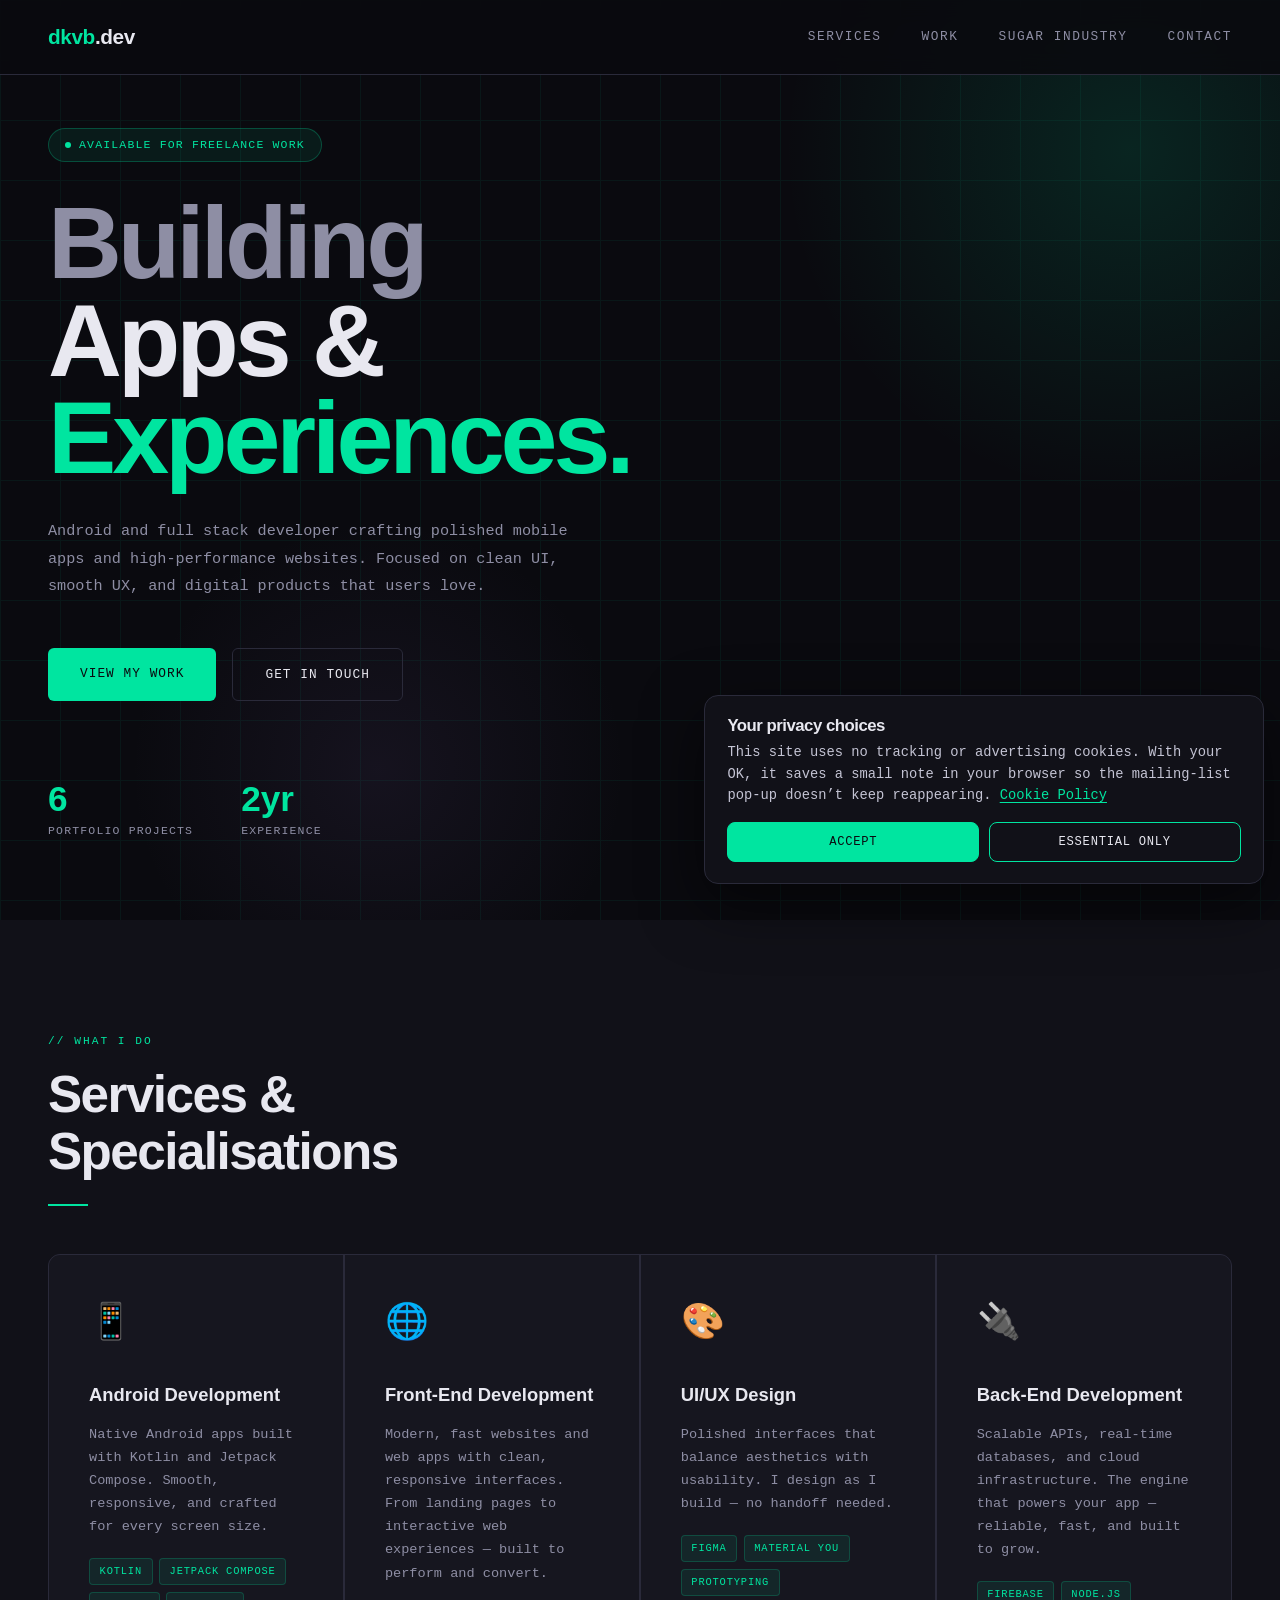
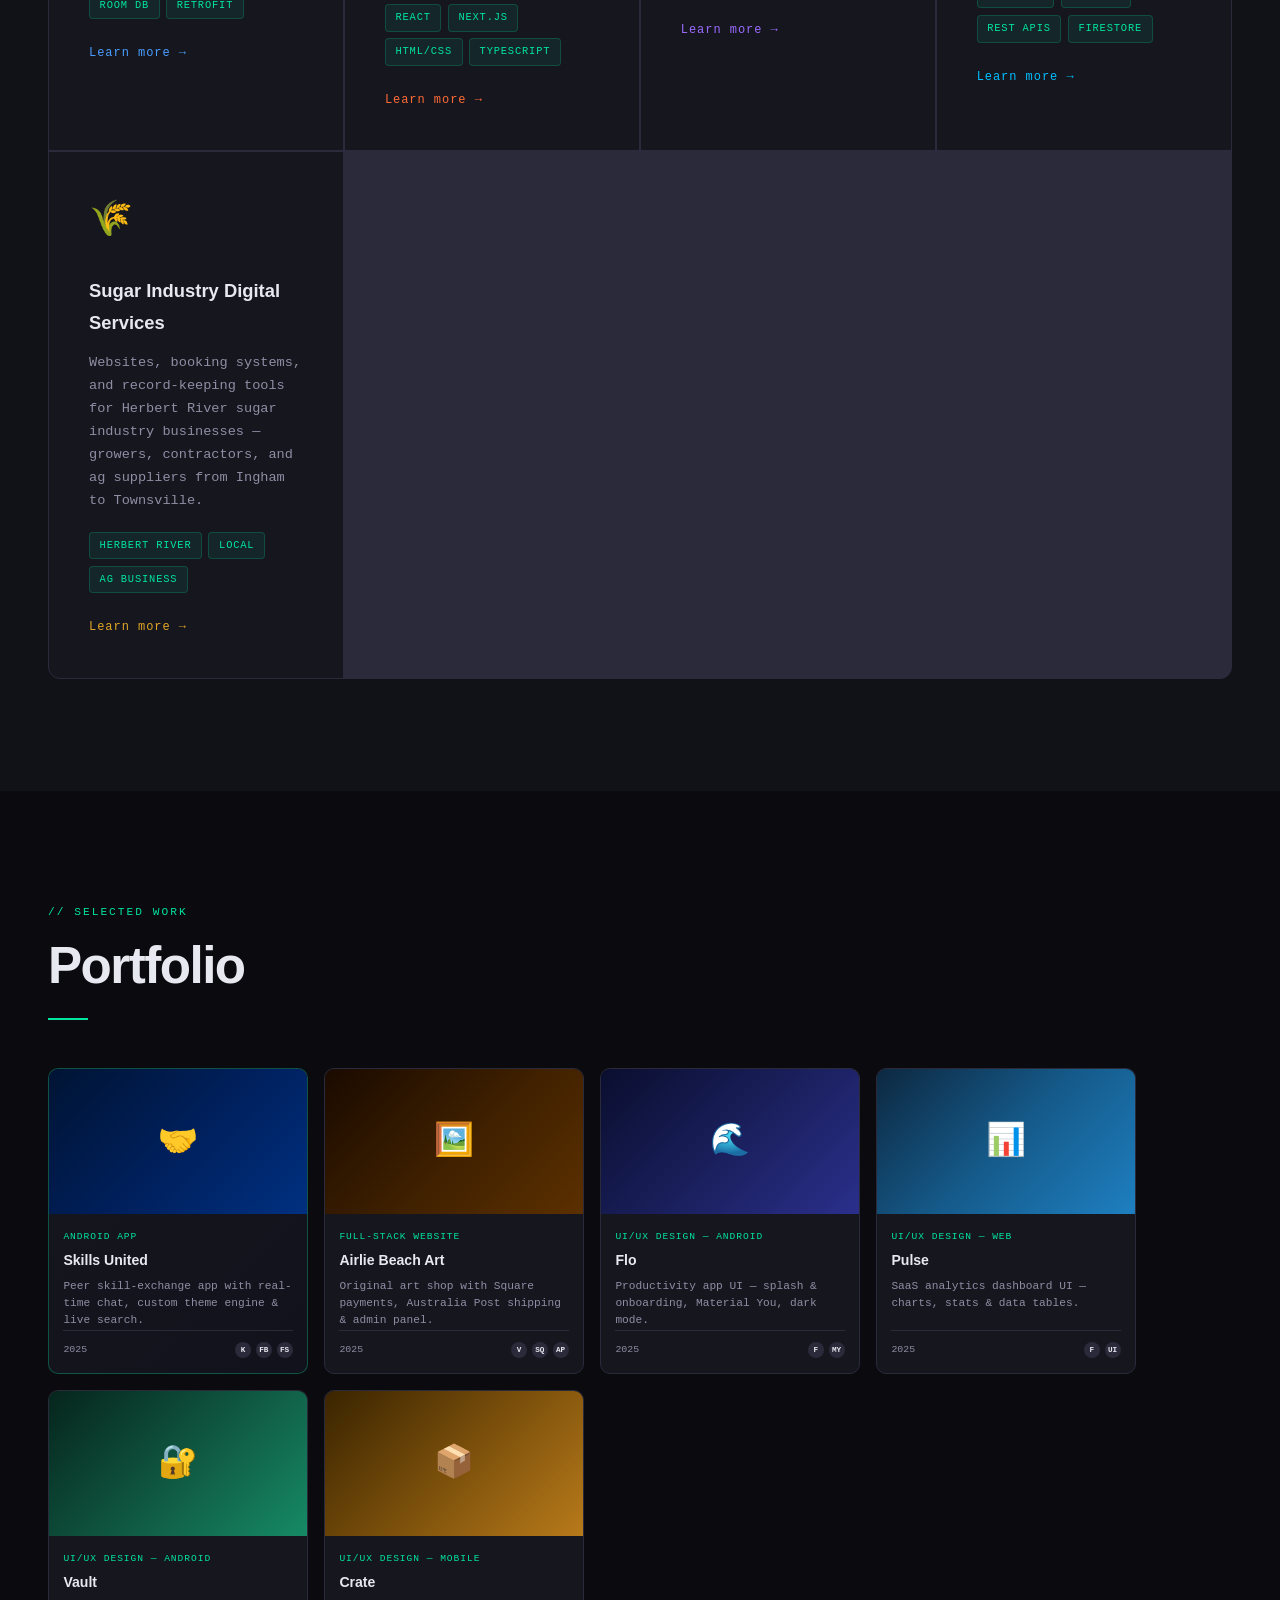
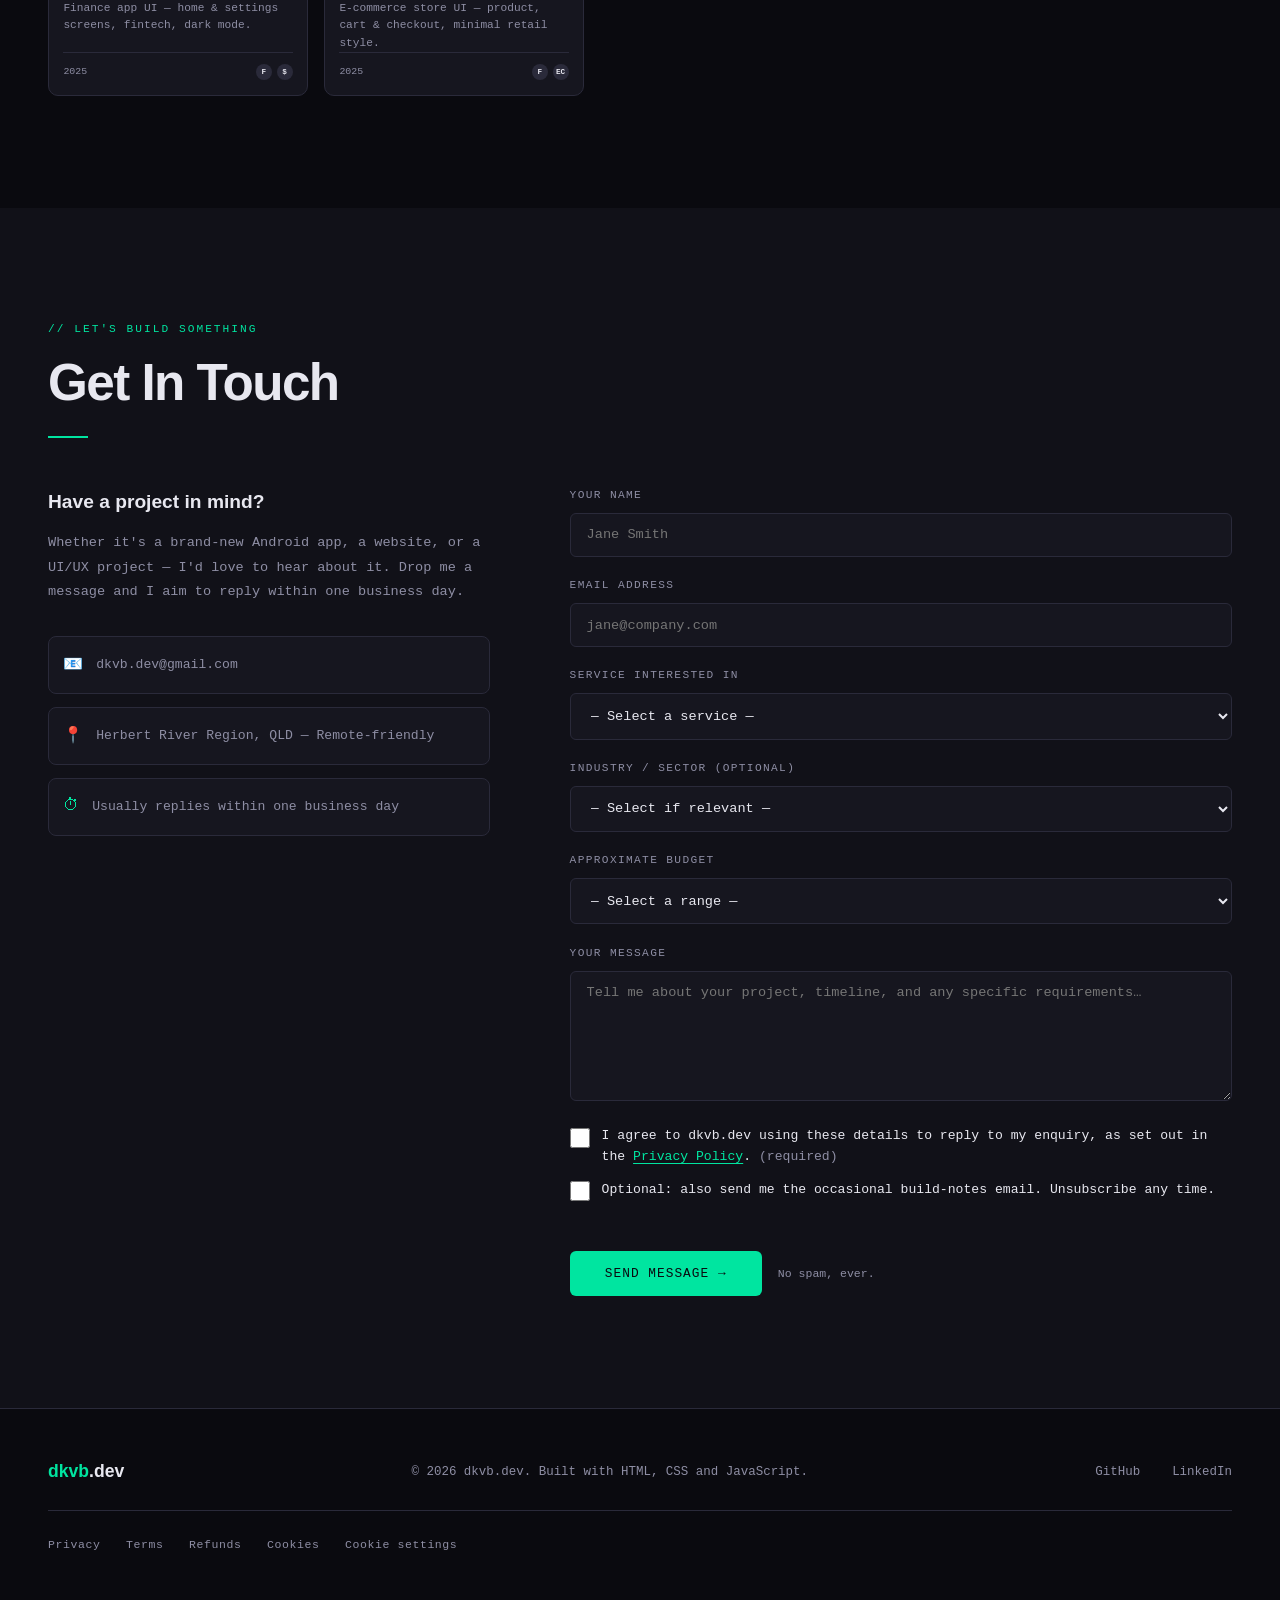
==== commit 63699e90: "Accessibility, privacy and consumer-law compliance pass - Fix colour contrast (muted text, UI/UX but" ====
--- a/index.html
+++ b/index.html
@@ -67,7 +67,7 @@
       "alternateName": "dkvb.dev",
       "url": "https://dkvb.dev",
       "email": "dkvb.dev@gmail.com",
-      "jobTitle": "Freelance Android & Front-End Developer",
+      "jobTitle": "Freelance Android & Full Stack Developer",
       "description": "Freelance developer based in the Herbert River region, QLD, specialising in Android apps (Kotlin, Firebase) and front-end web development (React, Next.js), with a strong focus on UI/UX design.",
       "address": {
         "@type": "PostalAddress",
@@ -82,7 +82,7 @@
       ],
       "sameAs": [
         "https://github.com/dkvbdev",
-        "https://linkedin.com/in/dkvbdev"
+        "https://www.linkedin.com/in/daniel-van-blerk-b03007448/"
       ]
     },
     {
@@ -201,7 +201,7 @@
     --accent2: #7b5ea7;
     --accent3: #ff6b35;
     --text: #e8e8f0;
-    --muted: #6b6b80;
+    --muted: #8e8ea4;
     --heading: 'Syne', sans-serif;
     --mono: 'DM Mono', monospace;
   }
@@ -935,6 +935,7 @@
     background: linear-gradient(135deg, #16161f 0%, #12121c 100%);
   }
 </style>
+<link rel="stylesheet" href="assets/site.css">
 </head>
 <body>
 
@@ -986,16 +987,12 @@
 
   <div class="hero-stats">
     <div>
-      <div class="stat-num">5+</div>
-      <div class="stat-label">Projects Shipped</div>
+      <div class="stat-num">6</div>
+      <div class="stat-label">Portfolio Projects</div>
     </div>
     <div>
       <div class="stat-num">2yr</div>
       <div class="stat-label">Experience</div>
-    </div>
-    <div>
-      <div class="stat-num">99%</div>
-      <div class="stat-label">Client Satisfaction</div>
     </div>
   </div>
 </section>
@@ -1036,7 +1033,7 @@
     <div class="service-card" onclick="window.location='ui-ux-design.html'" style="cursor:pointer;">
       <span class="service-icon">🎨</span>
       <div class="service-title">UI/UX Design</div>
-      <p class="service-desc">Pixel-perfect interfaces that balance aesthetics with usability. I design as I build — no handoff needed.</p>
+      <p class="service-desc">Polished interfaces that balance aesthetics with usability. I design as I build — no handoff needed.</p>
       <div class="service-tags">
         <span class="tag">Figma</span>
         <span class="tag">Material You</span>
@@ -1080,7 +1077,7 @@
 
   <div class="portfolio-grid reveal" id="portfolioGrid">
 
-    <div class="project-card featured-card" data-cat="android" data-title="Skills United" data-type="Android App" data-emoji="🤝" data-desc="Peer-to-peer skill-exchange platform where users list what they can teach and want to learn, then connect via real-time one-to-one chat. Built with Kotlin and Firebase." data-tech="Kotlin · Firebase Auth · Firestore · Firebase Storage · Glide · Coroutines · Material 3" data-screenshots="skills-united/screenshot1.jpg|skills-united/screenshot2.jpg|skills-united/screenshot3.jpg|skills-united/screenshot4.jpg|skills-united/screenshot5.jpg" data-url="https://github.com/DanielvanBlerk-dev/skillsunited-dev">
+    <div class="project-card featured-card" data-cat="android" data-title="Skills United" data-type="Android App" data-emoji="🤝" data-desc="Peer-to-peer skill-exchange platform where users list what they can teach and want to learn, then connect via real-time one-to-one chat. Built with Kotlin and Firebase." data-tech="Kotlin · Firebase Auth · Firestore · Firebase Storage · Glide · Coroutines · Material 3" data-screenshots="skills-united/screenshot1.jpg|skills-united/screenshot2.jpg|skills-united/screenshot3.jpg|skills-united/screenshot4.jpg|skills-united/screenshot5.jpg" data-alts="Skills United login screen with email and password fields, Log In and Create Account buttons|Skills United Create Account screen with full name, unique username, email and password fields|Skills United Terms of Service and Privacy Policy dialog with an agreement checkbox and Accept and Decline buttons|Skills United Browse Skills screen with a search bar and member cards listing what each person teaches and wants to learn|Skills United Chat Requests screen with incoming and outgoing tabs and a pending request comparing both members’ skills" data-url="https://github.com/DanielvanBlerk-dev/skillsunited-dev">
       <div class="project-img" style="background: linear-gradient(135deg,#001433,#001F5B,#003080); position:relative;">
         🤝
         <div class="project-overlay">↗ View Project</div>
@@ -1100,7 +1097,7 @@
       </div>
     </div>
 
-    <div class="project-card" data-cat="web" data-title="Airlie Beach Art" data-type="Full-Stack Website" data-emoji="🎨" data-desc="A full-stack original art shop built from the ground up. Allows the owner to list original paintings for sale, manage the gallery as admin, accept real card payments via Square, calculate real Australia Post shipping rates, and receive full order details by email and in an admin orders panel." data-tech="GitHub · Vercel · Square · APIs · Domains" data-screenshots="airliebeachart/Screenshot%201.jpg|airliebeachart/Screenshot%202.jpg" data-url="https://airliebeachart.com">
+    <div class="project-card" data-cat="web" data-title="Airlie Beach Art" data-type="Full-Stack Website" data-emoji="🎨" data-desc="A full-stack original art shop built from the ground up. Allows the owner to list original paintings for sale, manage the gallery as admin, accept real card payments via Square, calculate real Australia Post shipping rates, and receive full order details by email and in an admin orders panel." data-tech="GitHub · Vercel · Square · APIs · Domains" data-screenshots="airliebeachart/Screenshot%201.jpg|airliebeachart/Screenshot%202.jpg" data-alts="Airlie Beach Art home page heading, tagline “Paintings made to be lived with” and an introduction to the artist|Airlie Beach Art gallery grid of Whitsunday seascape paintings with titles, sizes, prices and Add to Selection buttons" data-url="https://airliebeachart.com">
       <div class="project-img" style="background: linear-gradient(135deg,#1a0a00,#3d1f00,#5c3000);">
         🖼️
         <div class="project-overlay">↗ View Project</div>
@@ -1120,7 +1117,7 @@
       </div>
     </div>
 
-    <div class="project-card" data-cat="design" data-title="Flo" data-type="UI/UX Design — Android App" data-emoji="🌊" data-desc="UI/UX design for Flo, a personal productivity app for tasks, focus sessions, and daily habits. Designed in Figma for Android using Material You dynamic colour — a deep navy/indigo base with a cyan accent. Includes a minimal splash screen and a five-screen onboarding and sign-in flow, built with Auto Layout throughout for production-ready developer handoff." data-tech="Figma · Material You · Android · Auto Layout · Dark Mode" data-screenshots="flo/screenshot1.png" data-url="https://www.figma.com/proto/CA3IUyaUV0NhyqJQHo5maj/Untitled?node-id=5-255&p=f&t=dlvQJ9h7kdNtHYO1-0&scaling=contain&content-scaling=fixed&page-id=0%3A1&starting-point-node-id=2%3A22&show-proto-sidebar=1">
+    <div class="project-card" data-cat="design" data-title="Flo" data-type="UI/UX Design — Android App" data-emoji="🌊" data-desc="UI/UX design for Flo, a personal productivity app for tasks, focus sessions, and daily habits. Designed in Figma for Android using Material You dynamic colour — a deep navy/indigo base with a cyan accent. Includes a minimal splash screen and a five-screen onboarding and sign-in flow, built with Auto Layout throughout for production-ready developer handoff." data-tech="Figma · Material You · Android · Auto Layout · Dark Mode" data-screenshots="flo/screenshot1.png" data-alts="Five Flo app screens: splash, welcome, focus sessions onboarding, tasks onboarding and sign-in, in a dark navy and cyan theme" data-url="https://www.figma.com/proto/CA3IUyaUV0NhyqJQHo5maj/Untitled?node-id=5-255&p=f&t=dlvQJ9h7kdNtHYO1-0&scaling=contain&content-scaling=fixed&page-id=0%3A1&starting-point-node-id=2%3A22&show-proto-sidebar=1">
       <div class="project-img" style="background: linear-gradient(135deg,#0a0e2e,#1a1f5c,#2a2f8c);">
         🌊
         <div class="project-overlay">↗ View Project</div>
@@ -1139,7 +1136,7 @@
       </div>
     </div>
 
-    <div class="project-card" data-cat="design" data-title="Pulse" data-type="UI/UX Design — Web App" data-emoji="📊" data-desc="UI/UX design for Pulse, a SaaS project management and sprint analytics tool. Light mode, Notion-influenced — soft grey surfaces, generous whitespace, the Inter typeface, and a data-forward layout. Includes a dashboard overview, stats and chart views, and a data table/list view, all designed in Figma." data-tech="Figma · Web · Data Visualisation · Light Mode · SaaS" data-screenshots="pulse/screenshot1.jpg|pulse/screenshot2.jpg" data-url="https://www.figma.com/proto/zJg8BIw0mJBaVZz4NvfBNL/Untitled?node-id=23-1790&p=f&t=Nl7Cmq36Eph2OXV5-0&scaling=scale-down&content-scaling=fixed&page-id=0%3A1&starting-point-node-id=23%3A1790">
+    <div class="project-card" data-cat="design" data-title="Pulse" data-type="UI/UX Design — Web App" data-emoji="📊" data-desc="UI/UX design for Pulse, a SaaS project management and sprint analytics tool. Light mode, Notion-influenced — soft grey surfaces, generous whitespace, the Inter typeface, and a data-forward layout. Includes a dashboard overview, stats and chart views, and a data table/list view, all designed in Figma." data-tech="Figma · Web · Data Visualisation · Light Mode · SaaS" data-screenshots="pulse/screenshot1.jpg|pulse/screenshot2.jpg" data-alts="Pulse dashboard overview with task stats, a sprint velocity bar chart, recent activity and project progress bars|Pulse tasks data table with status filters and columns for task, status, assignee, priority, due date and project" data-url="https://www.figma.com/proto/zJg8BIw0mJBaVZz4NvfBNL/Untitled?node-id=23-1790&p=f&t=Nl7Cmq36Eph2OXV5-0&scaling=scale-down&content-scaling=fixed&page-id=0%3A1&starting-point-node-id=23%3A1790">
       <div class="project-img" style="background: linear-gradient(135deg,#0d2840,#155a8a,#1e7fc0);">
         📊
         <div class="project-overlay">↗ View Project</div>
@@ -1158,7 +1155,7 @@
       </div>
     </div>
 
-    <div class="project-card" data-cat="design" data-title="Vault" data-type="UI/UX Design — Android App" data-emoji="🔐" data-desc="UI/UX design for Vault, a personal finance and fintech app. Designed in Figma for Android in dark mode, with a clean, trustworthy aesthetic suited to financial data. Includes a home screen with account overviews and a profile and settings screen." data-tech="Figma · Android · Fintech · Dark Mode · Mobile UI" data-screenshots="vault/screenshot1.jpg|vault/screenshot2.jpg" data-url="https://www.figma.com/proto/CuiYatswl6WpJtyE8AFbIH/Untitled?node-id=3-21&p=f&t=C9X2knGERcRB1aQn-0&scaling=contain&content-scaling=fixed&page-id=0%3A1">
+    <div class="project-card" data-cat="design" data-title="Vault" data-type="UI/UX Design — Android App" data-emoji="🔐" data-desc="UI/UX design for Vault, a personal finance and fintech app. Designed in Figma for Android in dark mode, with a clean, trustworthy aesthetic suited to financial data. Includes a home screen with account overviews and a profile and settings screen." data-tech="Figma · Android · Fintech · Dark Mode · Mobile UI" data-screenshots="vault/screenshot1.jpg|vault/screenshot2.jpg" data-alts="Vault finance app home screen in dark mode showing net worth, assets and liabilities, a monthly chart and spending cards|Vault profile screen with linked bank accounts and a settings screen with account, security and preference options" data-url="https://www.figma.com/proto/CuiYatswl6WpJtyE8AFbIH/Untitled?node-id=3-21&p=f&t=C9X2knGERcRB1aQn-0&scaling=contain&content-scaling=fixed&page-id=0%3A1">
       <div class="project-img" style="background: linear-gradient(135deg,#06251c,#0f5640,#168a64);">
         🔐
         <div class="project-overlay">↗ View Project</div>
@@ -1177,7 +1174,7 @@
       </div>
     </div>
 
-    <div class="project-card" data-cat="design" data-title="Crate" data-type="UI/UX Design — Mobile Store" data-emoji="📦" data-desc="UI/UX design for Crate, a premium tech accessories e-commerce store. Light mode with a minimal Apple Store aesthetic — generous whitespace, crisp product imagery, and confident typography. Includes a product detail page, cart and checkout, and an order confirmation screen, all designed in Figma." data-tech="Figma · Mobile · E-Commerce · Light Mode · UI Design" data-screenshots="crate/screenshot1.jpg" data-url="https://www.figma.com/proto/CuiYatswl6WpJtyE8AFbIH/Untitled?node-id=49-1198&p=f&t=C9X2knGERcRB1aQn-0&scaling=contain&content-scaling=fixed&page-id=49%3A1197">
+    <div class="project-card" data-cat="design" data-title="Crate" data-type="UI/UX Design — Mobile Store" data-emoji="📦" data-desc="UI/UX design for Crate, a premium tech accessories e-commerce store. Light mode with a minimal Apple Store aesthetic — generous whitespace, crisp product imagery, and confident typography. Includes a product detail page, cart and checkout, and an order confirmation screen, all designed in Figma." data-tech="Figma · Mobile · E-Commerce · Light Mode · UI Design" data-screenshots="crate/screenshot1.jpg" data-alts="Three Crate shop screens: headphones product page, cart with order totals, and order confirmation" data-url="https://www.figma.com/proto/CuiYatswl6WpJtyE8AFbIH/Untitled?node-id=49-1198&p=f&t=C9X2knGERcRB1aQn-0&scaling=contain&content-scaling=fixed&page-id=49%3A1197">
       <div class="project-img" style="background: linear-gradient(135deg,#3a2400,#7a4f0b,#b87a1a);">
         📦
         <div class="project-overlay">↗ View Project</div>
@@ -1185,7 +1182,7 @@
       <div class="project-body">
         <div class="project-type">UI/UX Design — Mobile</div>
         <div class="project-name">Crate</div>
-        <p class="project-desc">E-commerce store UI — product, cart &amp; checkout, Apple Store style.</p>
+        <p class="project-desc">E-commerce store UI — product, cart &amp; checkout, minimal retail style.</p>
         <div class="project-meta">
           <span>2025</span>
           <div class="project-tech">
@@ -1210,7 +1207,7 @@
   <div class="contact-layout reveal">
     <div class="contact-info">
       <h3>Have a project in mind?</h3>
-      <p>Whether it's a brand-new Android app, a website, or a UI/UX project — I'd love to hear about it. Drop me a message and I'll get back to you within 24 hours.</p>
+      <p>Whether it's a brand-new Android app, a website, or a UI/UX project — I'd love to hear about it. Drop me a message and I aim to reply within one business day.</p>
 
       <div class="contact-detail">
         <span class="contact-detail-icon">📧</span>
@@ -1222,25 +1219,19 @@
       </div>
       <div class="contact-detail">
         <span class="contact-detail-icon">⏱</span>
-        Response time: under 24 hours
+        Usually replies within one business day
       </div>
     </div>
 
     <div>
       <form id="contactForm">
-        <div class="form-row">
-          <div class="form-group">
-            <label for="fname">First Name</label>
-            <input type="text" id="fname" name="first_name" placeholder="Jane" maxlength="50" pattern="[A-Za-z\s\-']{1,50}" title="Letters, spaces, hyphens and apostrophes only" required>
-          </div>
-          <div class="form-group">
-            <label for="lname">Last Name</label>
-            <input type="text" id="lname" name="last_name" placeholder="Smith" maxlength="50" pattern="[A-Za-z\s\-']{1,50}" title="Letters, spaces, hyphens and apostrophes only" required>
-          </div>
+        <div class="form-group">
+          <label for="fname">Your Name</label>
+          <input type="text" id="fname" name="name" placeholder="Jane Smith" maxlength="80" autocomplete="name" required>
         </div>
         <div class="form-group">
           <label for="email">Email Address</label>
-          <input type="email" id="email" name="email" placeholder="jane@company.com" maxlength="254" required>
+          <input type="email" id="email" name="email" placeholder="jane@company.com" maxlength="254" autocomplete="email" required>
         </div>
         <div class="form-group">
           <label for="service">Service Interested In</label>
@@ -1280,7 +1271,12 @@
           <label for="message">Your Message</label>
           <textarea id="message" name="message" placeholder="Tell me about your project, timeline, and any specific requirements…" maxlength="2000" required></textarea>
         </div>
-        <!-- Honeypot — hidden from real users, bots will fill it -->
+        <fieldset class="form-consent">
+        <legend class="sr-only">Consent</legend>
+        <label class="consent-row"><input type="checkbox" name="privacy_consent" value="yes" required> <span>I agree to dkvb.dev using these details to reply to my enquiry, as set out in the <a href="privacy.html">Privacy Policy</a>. <span class="consent-req">(required)</span></span></label>
+        <label class="consent-row"><input type="checkbox" name="mailing_list_opt_in" value="yes"> <span>Optional: also send me the occasional build-notes email. Unsubscribe any time.</span></label>
+      </fieldset>
+      <!-- Honeypot — hidden from real users, bots will fill it -->
         <div style="display:none;" aria-hidden="true">
           <label for="website">Website</label>
           <input type="text" id="website" name="_gotcha" tabindex="-1" autocomplete="off">
@@ -1289,8 +1285,8 @@
           <button type="submit" class="btn-submit">Send Message →</button>
           <span class="form-note">No spam, ever.</span>
         </div>
-        <div class="form-success" id="formSuccess">
-          ✅ Message sent! I'll be in touch within 24 hours.
+        <div class="form-success" id="formSuccess" role="status" aria-live="polite">
+          ✅ Message sent, thanks! I aim to reply within one business day.
         </div>
       </form>
     </div>
@@ -1302,11 +1298,17 @@
 <!-- FOOTER -->
 <footer role="contentinfo">
   <div class="footer-logo">dkvb<span>.dev</span></div>
-  <p>© 2025 dkvb.dev. Built with JavaScript and Kotlin.</p>
+  <p>© 2026 dkvb.dev. Built with HTML, CSS and JavaScript.</p>
   <div class="footer-links">
     <a href="https://github.com/DanielvanBlerk-dev" target="_blank" rel="noopener noreferrer">GitHub</a>
-    <a href="#">LinkedIn</a>
-    <a href="#">Twitter</a>
+    <a href="https://www.linkedin.com/in/daniel-van-blerk-b03007448/" target="_blank" rel="noopener noreferrer">LinkedIn</a>
+  </div>
+  <div class="footer-legal" role="navigation" aria-label="Legal">
+    <a href="privacy.html">Privacy</a>
+    <a href="terms.html">Terms</a>
+    <a href="refund-policy.html">Refunds</a>
+    <a href="cookies.html">Cookies</a>
+    <button type="button" class="cookie-settings-link" data-cookie-settings>Cookie settings</button>
   </div>
 </footer>
 
@@ -1400,7 +1402,7 @@
     const trackEl = document.getElementById('modalScreenshotTrack');
     if (hasScreenshots) {
       trackEl.innerHTML = screenshots.map((src, i) =>
-        `<div class="modal-screenshot"><img src="${baseUrl}${src}" alt="${card.dataset.title} screenshot ${i+1}"></div>`
+        `<div class="modal-screenshot"><img src="${baseUrl}${src}" alt="${(card.dataset.alts || '').split('|')[i] || card.dataset.title + ' screenshot ' + (i + 1)}"></div>`
       ).join('');
       screenshotsEl.classList.add('visible');
     } else {
@@ -1480,6 +1482,7 @@
   btn.disabled = false;
 });
 </script>
+<script src="assets/site.js" defer></script>
 <script src="assets/mailing-list.js" defer></script>
 </body>
 </html>
--- a/assets/site.css
+++ b/assets/site.css
@@ -0,0 +1,74 @@
+/* Shared accessibility, consent and footer styles for every dkvb.dev page. */
+
+.sr-only {
+  position: absolute !important; width: 1px; height: 1px; padding: 0; margin: -1px;
+  overflow: hidden; clip: rect(0 0 0 0); white-space: nowrap; border: 0;
+}
+
+/* Visible keyboard focus everywhere */
+a:focus-visible, button:focus-visible, input:focus-visible, select:focus-visible,
+textarea:focus-visible, summary:focus-visible, [tabindex]:focus-visible {
+  outline: 2px solid var(--accent, #00e5a0);
+  outline-offset: 3px;
+}
+.service-card:focus-visible, .project-card:focus-visible { border-radius: 12px; }
+
+/* Form consent */
+.form-consent { border: 0; padding: 0; margin: 0.4rem 0 1.4rem; display: grid; gap: 0.8rem; }
+.consent-row {
+  display: flex; gap: 0.75rem; align-items: flex-start; cursor: pointer;
+  font-size: 0.82rem; line-height: 1.55; color: var(--text, #e8e8f0);
+  text-transform: none; letter-spacing: normal; font-family: inherit;
+}
+.consent-row input[type="checkbox"] {
+  flex: 0 0 auto; width: 20px; height: 20px; margin: 0.1rem 0 0; padding: 0;
+  accent-color: var(--accent, #00e5a0); cursor: pointer;
+}
+.consent-row a { color: var(--accent, #00e5a0); text-decoration: underline; text-underline-offset: 3px; }
+.consent-req { color: var(--muted, #8e8ea4); }
+.pricing-note a { color: var(--accent, #00e5a0); text-decoration: underline; text-underline-offset: 3px; }
+
+/* Footer legal row */
+footer { flex-wrap: wrap; }
+.footer-links { flex-wrap: wrap; }
+.footer-legal {
+  flex-basis: 100%; display: flex; flex-wrap: wrap; gap: 0.4rem 1.6rem;
+  padding-top: 1.2rem; margin-top: 0.4rem; border-top: 1px solid var(--border, #2a2a3a);
+}
+.footer-legal a, .footer-legal button {
+  font-family: var(--mono, 'DM Mono', monospace); font-size: 0.72rem; letter-spacing: 0.05em;
+  color: var(--muted, #8e8ea4); text-decoration: none; background: none; border: 0; padding: 0.3rem 0; cursor: pointer;
+}
+.footer-legal a:hover, .footer-legal button:hover { color: var(--accent, #00e5a0); }
+@media (max-width: 768px) { .footer-legal { justify-content: center; } }
+
+/* Cookie consent banner */
+.cc-banner {
+  position: fixed; left: 1rem; right: 1rem; bottom: 1rem; z-index: 10001;
+  max-width: 560px; margin-left: auto;
+  background: #111118; color: #e8e8f0; border: 1px solid #2a2a3a; border-radius: 14px;
+  box-shadow: 0 20px 60px rgba(0,0,0,0.55); padding: 1.3rem 1.4rem;
+  font-size: 0.86rem; line-height: 1.55;
+}
+.cc-banner[hidden] { display: none; }
+.cc-banner h2 { font-family: var(--heading, 'Syne', sans-serif); font-size: 1.05rem; margin: 0 0 0.45rem; }
+.cc-banner p { margin: 0 0 1rem; color: #c4c4d4; }
+.cc-banner a { color: var(--accent, #00e5a0); text-decoration: underline; text-underline-offset: 3px; }
+.cc-actions { display: flex; flex-wrap: wrap; gap: 0.6rem; }
+.cc-actions button {
+  flex: 1 1 160px; padding: 0.75rem 1rem; border-radius: 8px; cursor: pointer;
+  font-family: var(--mono, 'DM Mono', monospace); font-size: 0.76rem; letter-spacing: 0.06em; text-transform: uppercase;
+  border: 1px solid var(--accent, #00e5a0);
+}
+.cc-accept { background: var(--accent, #00e5a0); color: #0a0a0f; }
+.cc-essential { background: transparent; color: #e8e8f0; }
+.cc-actions button:hover { filter: brightness(1.12); }
+
+/* Respect reduced-motion preferences */
+@media (prefers-reduced-motion: reduce) {
+  *, *::before, *::after {
+    animation-duration: 0.01ms !important; animation-iteration-count: 1 !important;
+    transition-duration: 0.01ms !important; scroll-behavior: auto !important;
+  }
+  .reveal { opacity: 1 !important; transform: none !important; }
+}
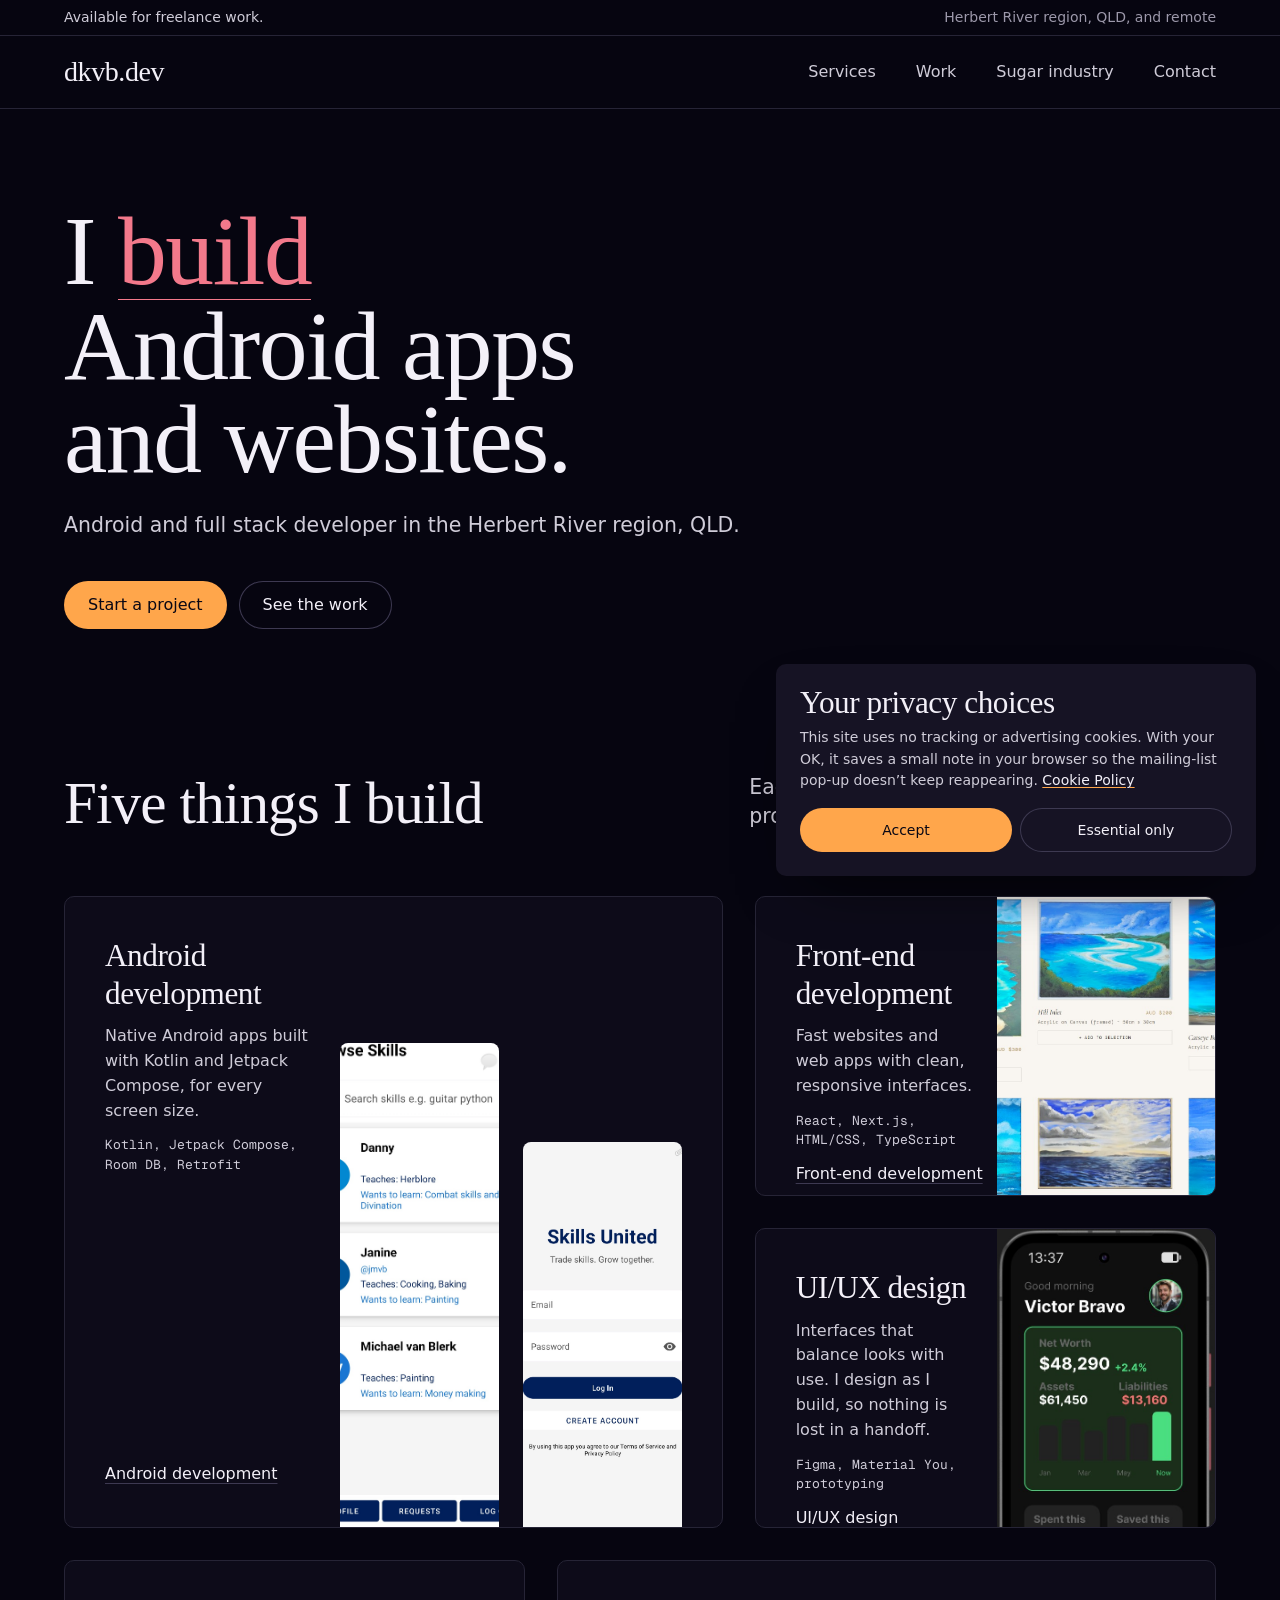
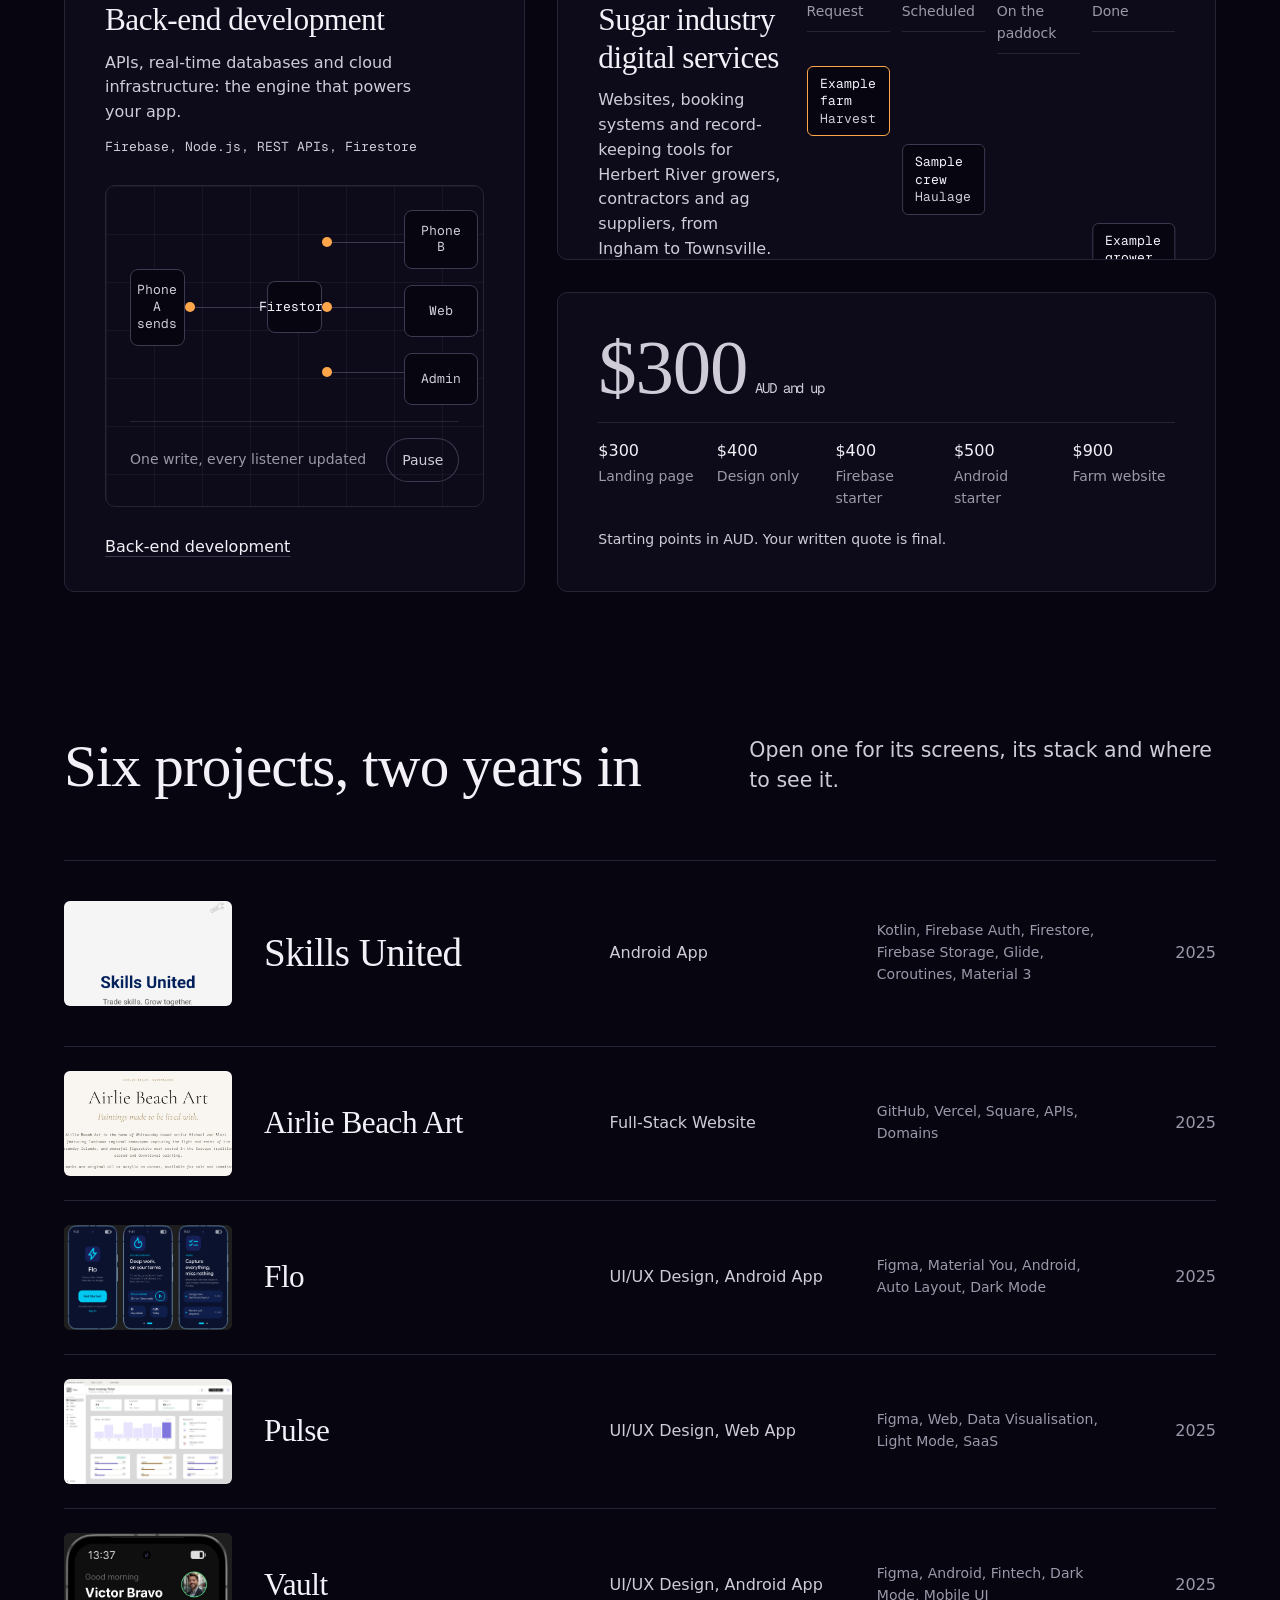
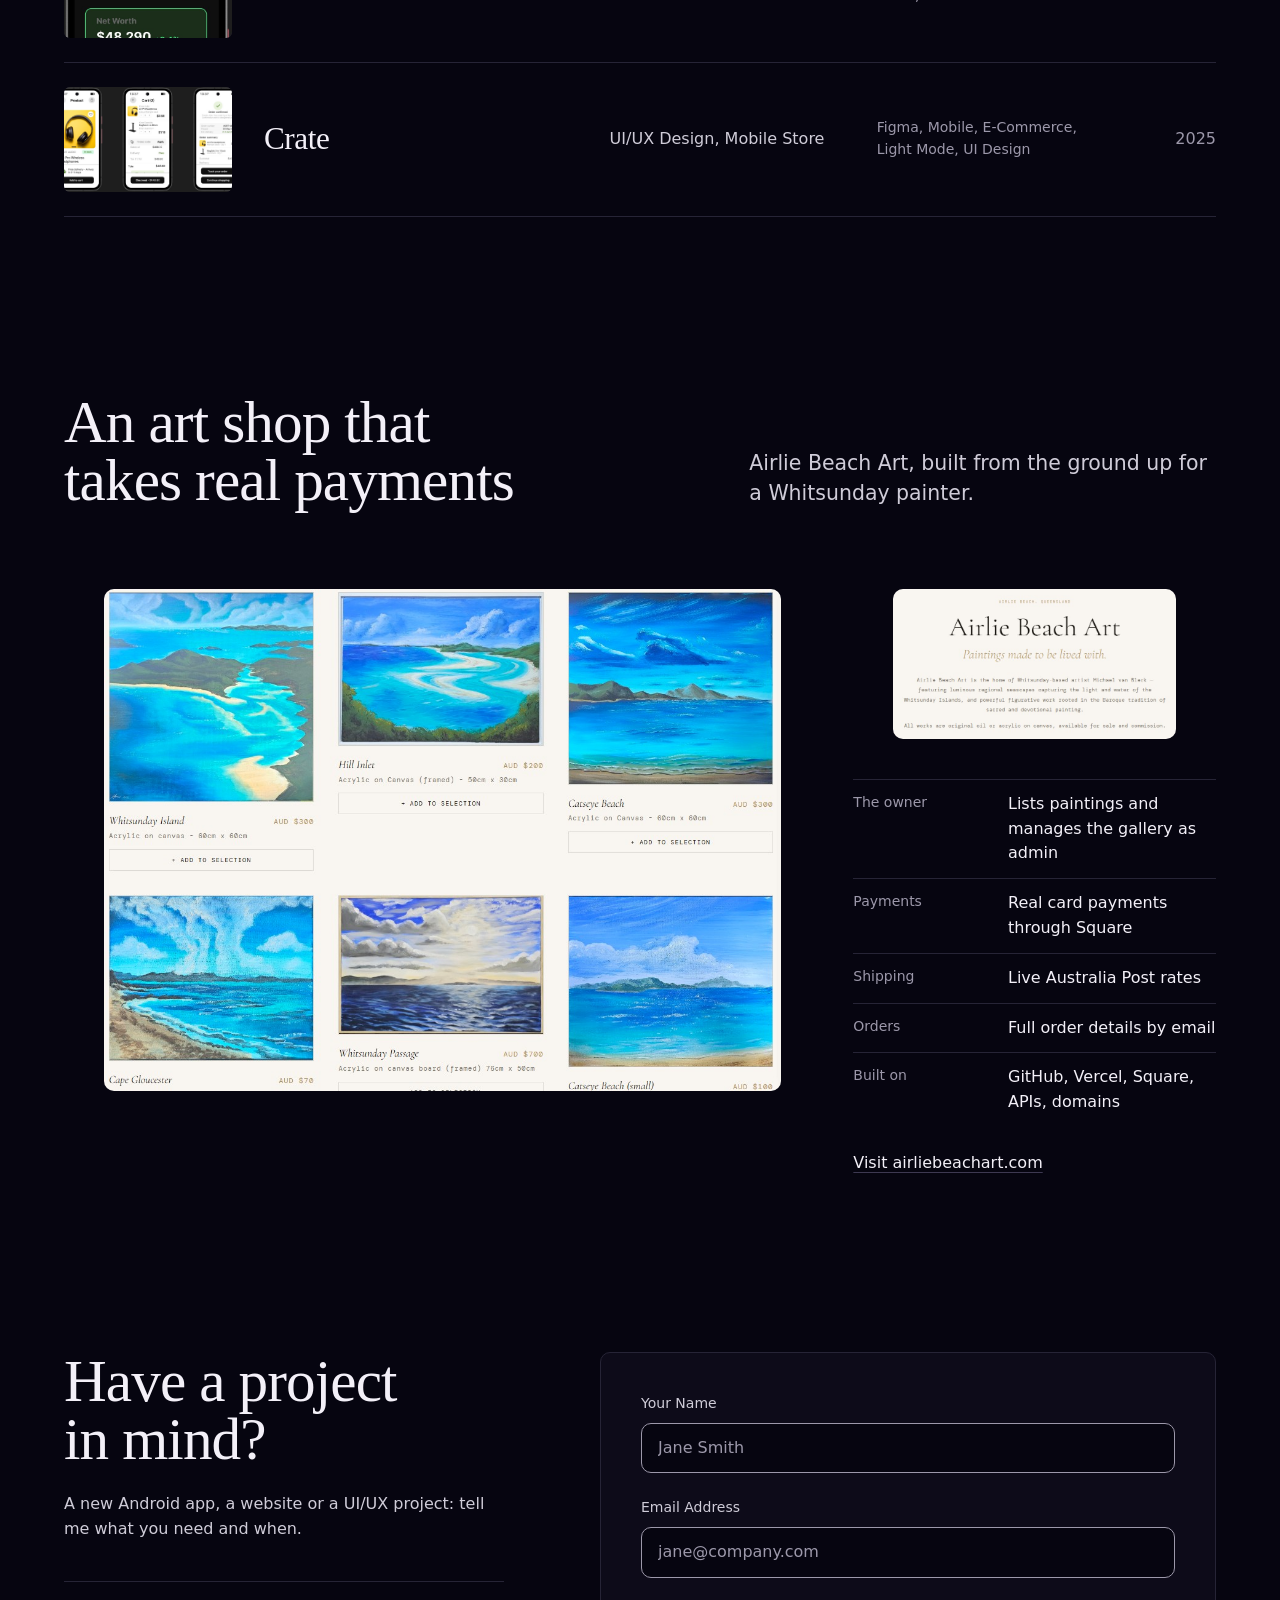
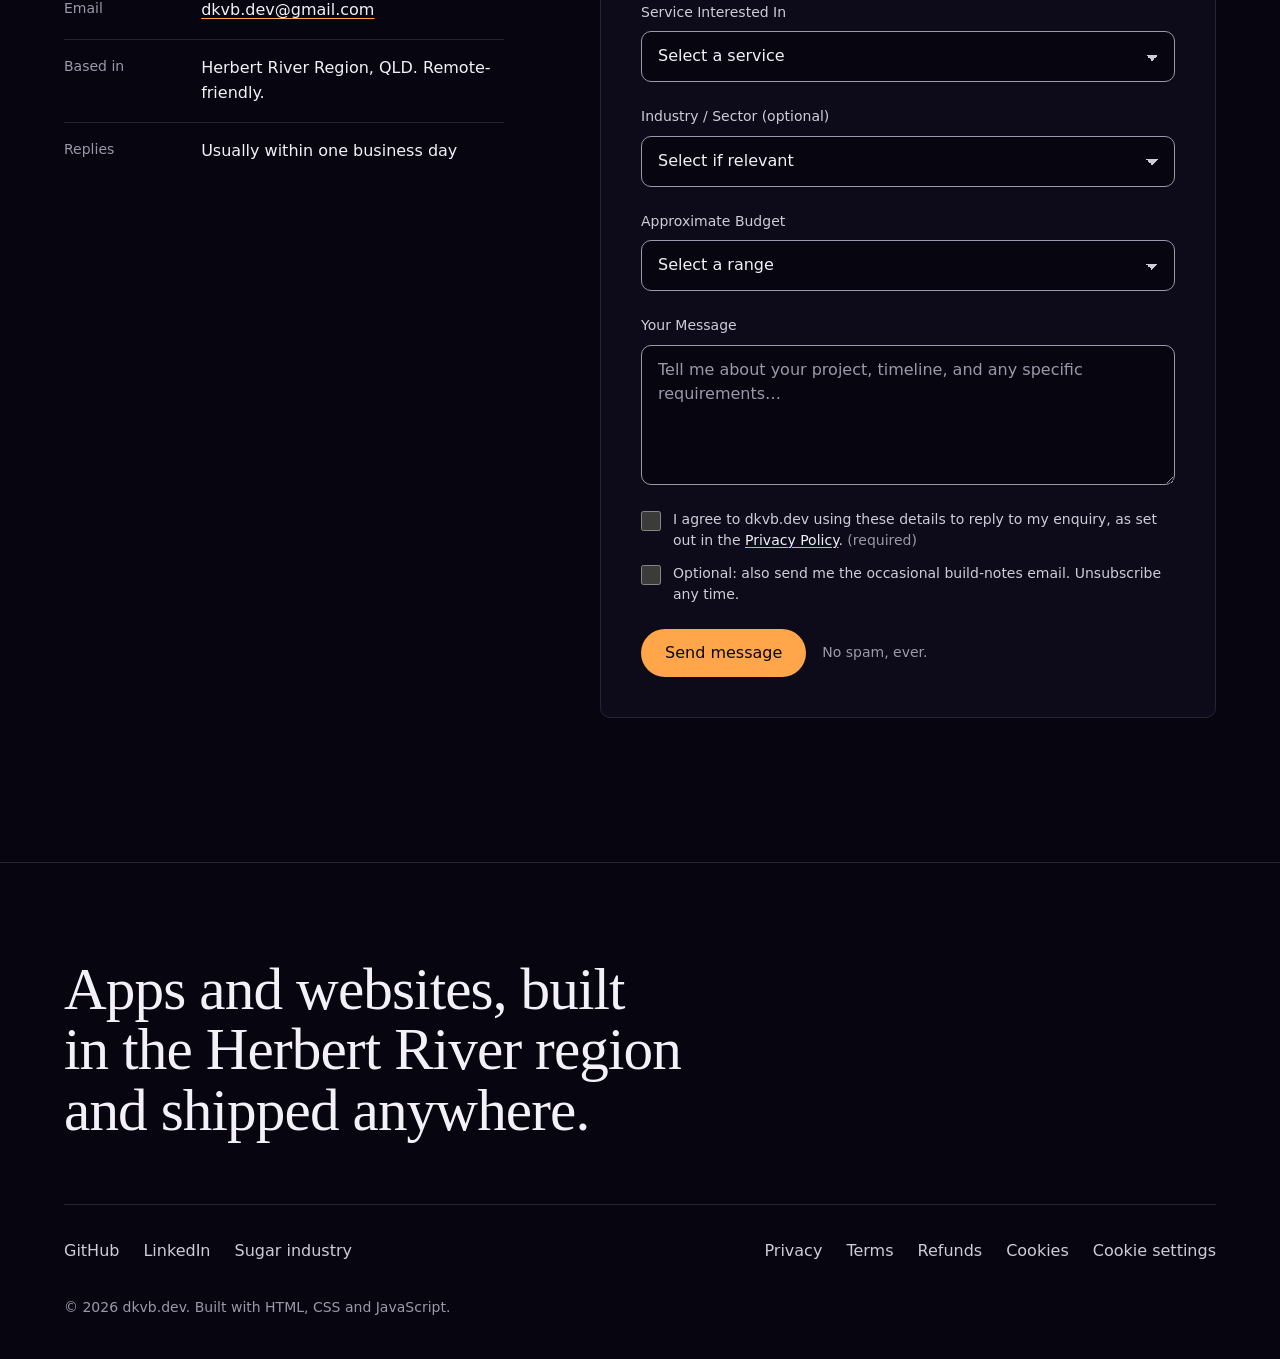
==== commit 9180b1cf: "Redesign the site with Hallmark (Lumen theme) Full redesign of all ten pages: violet-black ground, I" ====
--- a/index.html
+++ b/index.html
@@ -23,18 +23,18 @@
 ">
 
 <!-- ── PRIMARY SEO ── -->
-<title>dkvb.dev — Android App & Web Developer | Australia</title>
-<meta name="description" content="Dan Van Blerk is a freelance developer based in the Herbert River region, Queensland, Australia. Specialising in Android app development, front-end web development, UI/UX design, and back-end development. Cost-effective freelance rates — no agency markups. Available for local and remote projects. Also building websites, booking systems, and digital tools for Herbert River sugar industry businesses — growers, contractors, and ag suppliers from Ingham to Townsville.">
+<title>dkvb.dev | Android App & Web Developer | Australia</title>
+<meta name="description" content="Dan Van Blerk is a freelance developer based in the Herbert River region, Queensland, Australia. Specialising in Android app development, front-end web development, UI/UX design, and back-end development. Cost-effective freelance rates, no agency markups. Available for local and remote projects. Also building websites, booking systems, and digital tools for Herbert River sugar industry businesses, growers, contractors, and ag suppliers from Ingham to Townsville.">
 <meta name="keywords" content="Android developer Herbert River Region, front-end developer Herbert River Region, UI UX designer Herbert River Region, back-end developer Herbert River Region, web developer Queensland, app developer Australia, cost-effective developer Herbert River Region, affordable app development Queensland, freelance rates no agency markup, transparent pricing developer Australia, Kotlin, Firebase, React, Next.js, Figma, Node.js, freelance developer Herbert River Region, web developer Ingham, website developer Herbert River, sugar industry software Queensland, cane industry digital services, Hinchinbrook web developer, agriculture web developer Queensland, harvesting contractor website">
 <meta name="author" content="Dan Van Blerk">
 <meta name="robots" content="index, follow">
-<meta name="theme-color" content="#00e5a0">
+<meta name="theme-color" content="#0f0c19">
 <link rel="canonical" href="https://dkvb.dev/">
 
 <!-- ── OPEN GRAPH (Facebook, LinkedIn, WhatsApp previews) ── -->
 <meta property="og:type" content="website">
 <meta property="og:url" content="https://dkvb.dev/">
-<meta property="og:title" content="dkvb.dev — Android App & Web Developer">
+<meta property="og:title" content="dkvb.dev, Android App & Web Developer">
 <meta property="og:description" content="Freelance Android, front-end, UI/UX, and back-end developer based in the Herbert River region, QLD, Australia. Polished apps and websites built with Kotlin, Firebase, React, and more. Also serving Herbert River sugar industry businesses.">
 <meta property="og:image" content="https://dkvb.dev/og-preview.png">
 <meta property="og:image:width" content="1200">
@@ -45,7 +45,7 @@
 <!-- ── TWITTER / X CARD ── -->
 <meta name="twitter:card" content="summary_large_image">
 <meta name="twitter:url" content="https://dkvb.dev/">
-<meta name="twitter:title" content="dkvb.dev — Android App & Web Developer">
+<meta name="twitter:title" content="dkvb.dev, Android App & Web Developer">
 <meta name="twitter:description" content="Freelance Android, front-end, UI/UX, and back-end developer based in the Herbert River region, QLD. Kotlin, Firebase, React, Figma, Node.js.">
 <meta name="twitter:image" content="https://dkvb.dev/og-preview.png">
 
@@ -117,7 +117,7 @@
       "name": "Sugar Industry Digital Services",
       "url": "https://dkvb.dev/sugar-industry.html",
       "provider": { "@id": "https://dkvb.dev/#dan" },
-      "description": "Websites, booking and scheduling systems, and digital record-keeping tools for Herbert River sugar industry businesses — growers, harvesting and haulage contractors, and ag suppliers.",
+      "description": "Websites, booking and scheduling systems, and digital record-keeping tools for Herbert River sugar industry businesses, growers, harvesting and haulage contractors, and ag suppliers.",
       "areaServed": ["Ingham", "Hinchinbrook Shire", "Herbert River", "Townsville", "AU-QLD"]
     },
     {
@@ -131,1100 +131,192 @@
   ]
 }
 </script>
-
-<style>
-
-  /* ── SELF-HOSTED FONTS ── */
-  @font-face {
-    font-family: 'Syne';
-    font-style: normal;
-    font-weight: 400;
-    font-display: swap;
-    src: url('assets/fonts/syne-v24-latin-regular.woff2') format('woff2');
-  }
-  @font-face {
-    font-family: 'Syne';
-    font-style: normal;
-    font-weight: 600;
-    font-display: swap;
-    src: url('assets/fonts/syne-v24-latin-600.woff2') format('woff2');
-  }
-  @font-face {
-    font-family: 'Syne';
-    font-style: normal;
-    font-weight: 700;
-    font-display: swap;
-    src: url('assets/fonts/syne-v24-latin-700.woff2') format('woff2');
-  }
-  @font-face {
-    font-family: 'Syne';
-    font-style: normal;
-    font-weight: 800;
-    font-display: swap;
-    src: url('assets/fonts/syne-v24-latin-800.woff2') format('woff2');
-  }
-  @font-face {
-    font-family: 'DM Mono';
-    font-style: normal;
-    font-weight: 300;
-    font-display: swap;
-    src: url('assets/fonts/dm-mono-v16-latin-300.woff2') format('woff2');
-  }
-  @font-face {
-    font-family: 'DM Mono';
-    font-style: italic;
-    font-weight: 300;
-    font-display: swap;
-    src: url('assets/fonts/dm-mono-v16-latin-300italic.woff2') format('woff2');
-  }
-  @font-face {
-    font-family: 'DM Mono';
-    font-style: normal;
-    font-weight: 400;
-    font-display: swap;
-    src: url('assets/fonts/dm-mono-v16-latin-500.woff2') format('woff2');
-  }
-  @font-face {
-    font-family: 'DM Mono';
-    font-style: italic;
-    font-weight: 400;
-    font-display: swap;
-    src: url('assets/fonts/dm-mono-v16-latin-500italic.woff2') format('woff2');
-  }
-
-  :root {
-    --bg: #0a0a0f;
-    --surface: #111118;
-    --card: #16161f;
-    --border: #2a2a3a;
-    --accent: #00e5a0;
-    --accent2: #7b5ea7;
-    --accent3: #ff6b35;
-    --text: #e8e8f0;
-    --muted: #8e8ea4;
-    --heading: 'Syne', sans-serif;
-    --mono: 'DM Mono', monospace;
-  }
-
-  *, *::before, *::after { box-sizing: border-box; margin: 0; padding: 0; }
-
-  html { scroll-behavior: smooth; }
-
-  body {
-    background: var(--bg);
-    color: var(--text);
-    font-family: var(--mono);
-    font-size: 15px;
-    line-height: 1.7;
-    overflow-x: hidden;
-  }
-
-  /* ── MODAL SCREENSHOTS ── */
-  .modal-screenshots {
-    display: none;
-    flex-direction: column;
-    gap: 0.6rem;
-    margin-top: 1.2rem;
-  }
-  .modal-screenshots.visible { display: flex; }
-  .modal-screenshot-viewport {
-    position: relative;
-  }
-  .modal-screenshot-track {
-    display: flex;
-    gap: 0.8rem;
-    overflow-x: auto;
-    -webkit-overflow-scrolling: touch;
-    padding-bottom: 0.8rem;
-    scrollbar-width: thin;
-    scrollbar-color: var(--accent) var(--border);
-    scroll-behavior: smooth;
-  }
-  .modal-screenshot-track::-webkit-scrollbar { height: 8px; }
-  .modal-screenshot-track::-webkit-scrollbar-track {
-    background: var(--border);
-    border-radius: 4px;
-  }
-  .modal-screenshot-track::-webkit-scrollbar-thumb {
-    background: var(--accent);
-    border-radius: 4px;
-  }
-  .modal-screenshot {
-    flex: 0 0 auto;
-    border-radius: 8px;
-    overflow: hidden;
-    border: 1px solid var(--border);
-    max-height: 320px;
-    background: var(--bg);
-    display: flex; align-items: center; justify-content: center;
-  }
-  .modal-screenshot img {
-    max-width: 100%;
-    max-height: 320px;
-    width: auto;
-    height: auto;
-    object-fit: contain;
-    display: block;
-  }
-  .modal-scroll-arrow {
-    position: absolute;
-    top: 50%;
-    transform: translateY(-50%);
-    width: 32px; height: 32px;
-    border-radius: 50%;
-    background: rgba(10,10,15,0.85);
-    border: 1px solid var(--accent);
-    color: var(--accent);
-    font-size: 1rem;
-    cursor: pointer;
-    display: flex; align-items: center; justify-content: center;
-    z-index: 5;
-    transition: background 0.2s, opacity 0.2s;
-    opacity: 0.9;
-  }
-  .modal-scroll-arrow:hover { background: var(--accent); color: #0a0a0f; }
-  .modal-scroll-arrow.left { left: 4px; }
-  .modal-scroll-arrow.right { right: 4px; }
-  .modal-screenshot-hint {
-    font-size: 0.65rem;
-    color: var(--muted);
-    text-align: center;
-    letter-spacing: 0.08em;
-    text-transform: uppercase;
-  }
-
-  /* ── SKIP LINK (accessibility + SEO) ── */
-  .skip-link {
-    position: absolute; top: -100px; left: 1rem;
-    background: var(--accent); color: #0a0a0f;
-    padding: 0.5rem 1rem; border-radius: 0 0 6px 6px;
-    font-size: 0.8rem; text-decoration: none; z-index: 999;
-    transition: top 0.2s;
-  }
-  .skip-link:focus { top: 0; }
-
-  /* ── NAV ── */
-  nav {
-    position: fixed; top: 0; left: 0; right: 0; z-index: 100;
-    display: flex; align-items: center; justify-content: space-between;
-    padding: 1.2rem 3rem;
-    background: rgba(10,10,15,0.85);
-    backdrop-filter: blur(12px);
-    border-bottom: 1px solid var(--border);
-  }
-  .nav-logo {
-    font-family: var(--heading);
-    font-weight: 800;
-    font-size: 1.3rem;
-    color: var(--accent);
-    letter-spacing: -0.02em;
-  }
-  .nav-logo span { color: var(--text); }
-  nav ul { display: flex; gap: 2.5rem; list-style: none; }
-  nav a {
-    color: var(--muted);
-    text-decoration: none;
-    font-size: 0.8rem;
-    letter-spacing: 0.12em;
-    text-transform: uppercase;
-    transition: color 0.2s;
-  }
-  nav a:hover { color: var(--accent); }
-  .nav-toggle {
-    display: none; flex-direction: column; justify-content: center; gap: 5px;
-    width: 32px; height: 32px; background: none; border: none; cursor: pointer;
-    padding: 0; z-index: 110;
-  }
-  .nav-toggle span {
-    display: block; width: 100%; height: 2px; background: var(--text);
-    border-radius: 2px; transition: transform 0.25s, opacity 0.25s;
-  }
-  .nav-toggle.open span:nth-child(1) { transform: translateY(7px) rotate(45deg); }
-  .nav-toggle.open span:nth-child(2) { opacity: 0; }
-  .nav-toggle.open span:nth-child(3) { transform: translateY(-7px) rotate(-45deg); }
-
-  /* ── HERO ── */
-  #hero {
-    min-height: 100vh;
-    display: flex; flex-direction: column; justify-content: center;
-    padding: 8rem 3rem 5rem;
-    position: relative;
-    overflow: hidden;
-  }
-  .hero-grid {
-    position: absolute; inset: 0; opacity: 0.06;
-    background-image:
-      linear-gradient(var(--accent) 1px, transparent 1px),
-      linear-gradient(90deg, var(--accent) 1px, transparent 1px);
-    background-size: 60px 60px;
-    animation: gridDrift 20s linear infinite;
-  }
-  @keyframes gridDrift {
-    from { background-position: 0 0; }
-    to   { background-position: 60px 60px; }
-  }
-  .hero-glow {
-    position: absolute;
-    width: 700px; height: 700px;
-    border-radius: 50%;
-    background: radial-gradient(circle, rgba(0,229,160,0.12) 0%, transparent 70%);
-    top: -200px; right: -200px;
-    animation: pulse 6s ease-in-out infinite;
-  }
-  .hero-glow2 {
-    position: absolute;
-    width: 500px; height: 500px;
-    border-radius: 50%;
-    background: radial-gradient(circle, rgba(123,94,167,0.1) 0%, transparent 70%);
-    bottom: -100px; left: 10%;
-    animation: pulse 8s ease-in-out infinite reverse;
-  }
-  @keyframes pulse {
-    0%,100% { transform: scale(1); opacity: 1; }
-    50% { transform: scale(1.15); opacity: 0.7; }
-  }
-
-  .hero-badge {
-    display: inline-flex; align-items: center; gap: 0.5rem;
-    background: rgba(0,229,160,0.08);
-    border: 1px solid rgba(0,229,160,0.25);
-    border-radius: 100px;
-    padding: 0.4rem 1rem;
-    font-size: 0.72rem;
-    letter-spacing: 0.1em;
-    text-transform: uppercase;
-    color: var(--accent);
-    margin-bottom: 2rem;
-    width: fit-content;
-    animation: fadeUp 0.6s ease both;
-  }
-  .badge-dot {
-    width: 6px; height: 6px; border-radius: 50%;
-    background: var(--accent);
-    animation: blink 1.5s ease-in-out infinite;
-  }
-  @keyframes blink { 0%,100% { opacity: 1; } 50% { opacity: 0.2; } }
-
-  h1 {
-    font-family: var(--heading);
-    font-size: clamp(3.5rem, 8vw, 7rem);
-    font-weight: 800;
-    line-height: 0.95;
-    letter-spacing: -0.04em;
-    margin-bottom: 2rem;
-    animation: fadeUp 0.6s 0.1s ease both;
-  }
-  h1 .line { display: block; }
-  h1 .accent { color: var(--accent); }
-  h1 .dim { color: var(--muted); }
-
-  .hero-sub {
-    max-width: 540px;
-    color: var(--muted);
-    font-size: 0.95rem;
-    line-height: 1.8;
-    margin-bottom: 3rem;
-    animation: fadeUp 0.6s 0.2s ease both;
-  }
-  .hero-ctas {
-    display: flex; gap: 1rem; flex-wrap: wrap;
-    animation: fadeUp 0.6s 0.3s ease both;
-  }
-  .btn {
-    padding: 0.9rem 2rem;
-    font-family: var(--mono);
-    font-size: 0.8rem;
-    letter-spacing: 0.08em;
-    text-transform: uppercase;
-    text-decoration: none;
-    border-radius: 6px;
-    border: none; cursor: pointer;
-    transition: all 0.25s;
-    display: inline-block;
-  }
-  .btn-primary {
-    background: var(--accent);
-    color: #0a0a0f;
-    font-weight: 400;
-  }
-  .btn-primary:hover {
-    background: #fff;
-    transform: translateY(-2px);
-    box-shadow: 0 8px 30px rgba(0,229,160,0.3);
-  }
-  .btn-ghost {
-    background: transparent;
-    color: var(--text);
-    border: 1px solid var(--border);
-  }
-  .btn-ghost:hover {
-    border-color: var(--accent);
-    color: var(--accent);
-    transform: translateY(-2px);
-  }
-
-  .hero-stats {
-    display: flex; gap: 3rem; margin-top: 5rem;
-    animation: fadeUp 0.6s 0.4s ease both;
-  }
-  .stat-num {
-    font-family: var(--heading);
-    font-size: 2.2rem;
-    font-weight: 800;
-    color: var(--accent);
-    line-height: 1;
-  }
-  .stat-label {
-    font-size: 0.72rem;
-    color: var(--muted);
-    text-transform: uppercase;
-    letter-spacing: 0.1em;
-    margin-top: 0.3rem;
-  }
-
-  @keyframes fadeUp {
-    from { opacity: 0; transform: translateY(24px); }
-    to   { opacity: 1; transform: translateY(0); }
-  }
-
-  /* ── SECTIONS ── */
-  section { padding: 7rem 3rem; }
-  .section-label {
-    font-size: 0.7rem;
-    text-transform: uppercase;
-    letter-spacing: 0.18em;
-    color: var(--accent);
-    margin-bottom: 1rem;
-  }
-  h2 {
-    font-family: var(--heading);
-    font-size: clamp(2rem, 4vw, 3.2rem);
-    font-weight: 800;
-    letter-spacing: -0.03em;
-    line-height: 1.1;
-    margin-bottom: 1.5rem;
-  }
-  .section-divider {
-    width: 40px; height: 2px;
-    background: var(--accent);
-    margin-bottom: 3rem;
-  }
-
-  /* ── SERVICES ── */
-  #services { background: var(--surface); }
-  .services-grid {
-    display: grid;
-    grid-template-columns: repeat(auto-fit, minmax(280px, 1fr));
-    gap: 1.5px;
-    margin-top: 3rem;
-    background: var(--border);
-    border: 1px solid var(--border);
-    border-radius: 12px;
-    overflow: hidden;
-  }
-  .service-card {
-    background: var(--card);
-    padding: 2.5rem;
-    position: relative;
-    transition: background 0.3s;
-    cursor: default;
-  }
-  .service-card:hover { background: #1c1c28; }
-  .service-card:hover .service-icon { transform: scale(1.15) rotate(-5deg); }
-  .service-icon {
-    font-size: 2.2rem;
-    margin-bottom: 1.5rem;
-    display: block;
-    transition: transform 0.3s;
-  }
-  .service-title {
-    font-family: var(--heading);
-    font-size: 1.15rem;
-    font-weight: 700;
-    margin-bottom: 0.8rem;
-    color: var(--text);
-  }
-  .service-desc { color: var(--muted); font-size: 0.85rem; line-height: 1.7; }
-  .service-tags {
-    display: flex; flex-wrap: wrap; gap: 0.4rem;
-    margin-top: 1.2rem;
-  }
-  .tag {
-    font-size: 0.65rem;
-    letter-spacing: 0.08em;
-    text-transform: uppercase;
-    padding: 0.25rem 0.6rem;
-    border-radius: 4px;
-    background: rgba(0,229,160,0.08);
-    color: var(--accent);
-    border: 1px solid rgba(0,229,160,0.2);
-  }
-
-  /* ── PORTFOLIO ── */
-  #portfolio { background: var(--bg); }
-  .portfolio-filters {
-    display: flex; gap: 0.8rem; flex-wrap: wrap;
-    margin-bottom: 2.5rem;
-  }
-  .filter-btn {
-    padding: 0.45rem 1.1rem;
-    font-family: var(--mono);
-    font-size: 0.72rem;
-    letter-spacing: 0.08em;
-    text-transform: uppercase;
-    background: transparent;
-    color: var(--muted);
-    border: 1px solid var(--border);
-    border-radius: 4px;
-    cursor: pointer;
-    transition: all 0.2s;
-  }
-  .filter-btn:hover, .filter-btn.active {
-    background: var(--accent);
-    color: #0a0a0f;
-    border-color: var(--accent);
-  }
-
-  /* Modal */
-  .modal-bg {
-    display: none;
-    position: fixed; inset: 0; z-index: 200;
-    background: rgba(0,0,0,0.85);
-    backdrop-filter: blur(8px);
-    align-items: center; justify-content: center;
-    padding: 2rem;
-    overflow-y: auto;
-  }
-  .modal-bg.open { display: flex; }
-  .modal {
-    background: var(--card);
-    border: 1px solid var(--border);
-    border-radius: 14px;
-    max-width: 560px; width: 100%;
-    max-height: 90vh;
-    overflow-y: auto;
-    padding: 2.5rem;
-    position: relative;
-    animation: modalIn 0.3s ease;
-    scrollbar-width: thin;
-    scrollbar-color: var(--border) transparent;
-  }
-  .modal::-webkit-scrollbar { width: 4px; }
-  .modal::-webkit-scrollbar-track { background: transparent; }
-  .modal::-webkit-scrollbar-thumb { background: var(--border); border-radius: 4px; }
-  @keyframes modalIn {
-    from { transform: scale(0.92) translateY(20px); opacity: 0; }
-    to   { transform: scale(1) translateY(0); opacity: 1; }
-  }
-  .modal-close {
-    position: absolute; top: 1.2rem; right: 1.2rem;
-    background: var(--border);
-    border: none; color: var(--muted);
-    width: 32px; height: 32px; border-radius: 50%;
-    cursor: pointer; font-size: 1rem;
-    display: flex; align-items: center; justify-content: center;
-    transition: background 0.2s;
-  }
-  .modal-close:hover { background: var(--accent); color: #0a0a0f; }
-  .modal-emoji { font-size: 3rem; margin-bottom: 1rem; }
-  .modal-title {
-    font-family: var(--heading);
-    font-size: 1.5rem; font-weight: 800;
-    margin-bottom: 0.5rem;
-  }
-  .modal-type { color: var(--accent); font-size: 0.75rem; text-transform: uppercase; letter-spacing: 0.1em; margin-bottom: 1rem; }
-  .modal-desc { color: var(--muted); line-height: 1.8; font-size: 0.88rem; }
-  .modal-tags { display: flex; flex-wrap: wrap; gap: 0.5rem; margin-top: 1.5rem; }
-  .modal-link {
-    display: inline-flex; align-items: center; gap: 0.5rem;
-    margin-top: 1.5rem;
-    color: var(--accent);
-    font-size: 0.8rem;
-    text-decoration: none;
-    border-bottom: 1px solid rgba(0,229,160,0.3);
-    padding-bottom: 2px;
-    transition: border-color 0.2s;
-  }
-  .modal-link:hover { border-color: var(--accent); }
-
-  /* ── CONTACT ── */
-  #contact { background: var(--surface); }
-  .contact-layout {
-    display: grid;
-    grid-template-columns: 1fr 1.5fr;
-    gap: 5rem;
-    align-items: start;
-    margin-top: 3rem;
-  }
-  .contact-info h3 {
-    font-family: var(--heading);
-    font-size: 1.2rem;
-    font-weight: 700;
-    margin-bottom: 0.8rem;
-  }
-  .contact-info p { color: var(--muted); font-size: 0.85rem; line-height: 1.8; margin-bottom: 2rem; }
-  .contact-detail {
-    display: flex; align-items: center; gap: 0.8rem;
-    padding: 0.9rem;
-    background: var(--card);
-    border: 1px solid var(--border);
-    border-radius: 8px;
-    margin-bottom: 0.8rem;
-    font-size: 0.82rem;
-    color: var(--muted);
-  }
-  .contact-detail-icon { color: var(--accent); font-size: 1rem; }
-
-  form { display: flex; flex-direction: column; gap: 1.2rem; }
-  .form-row { display: grid; grid-template-columns: 1fr 1fr; gap: 1.2rem; }
-  .form-group { display: flex; flex-direction: column; gap: 0.5rem; }
-  label {
-    font-size: 0.7rem;
-    text-transform: uppercase;
-    letter-spacing: 0.12em;
-    color: var(--muted);
-  }
-  input, textarea, select {
-    background: var(--card);
-    border: 1px solid var(--border);
-    border-radius: 6px;
-    padding: 0.85rem 1rem;
-    color: var(--text);
-    font-family: var(--mono);
-    font-size: 0.85rem;
-    transition: border-color 0.2s, box-shadow 0.2s;
-    outline: none;
-    width: 100%;
-  }
-  input:focus, textarea:focus, select:focus {
-    border-color: var(--accent);
-    box-shadow: 0 0 0 3px rgba(0,229,160,0.1);
-  }
-  textarea { resize: vertical; min-height: 130px; }
-  select option { background: var(--card); }
-
-  .form-submit {
-    display: flex; align-items: center; gap: 1rem;
-    margin-top: 0.5rem;
-  }
-  .btn-submit {
-    background: var(--accent);
-    color: #0a0a0f;
-    padding: 0.95rem 2.2rem;
-    font-family: var(--mono);
-    font-size: 0.8rem;
-    letter-spacing: 0.08em;
-    text-transform: uppercase;
-    border: none;
-    border-radius: 6px;
-    cursor: pointer;
-    transition: all 0.25s;
-  }
-  .btn-submit:hover {
-    background: #fff;
-    transform: translateY(-2px);
-    box-shadow: 0 8px 30px rgba(0,229,160,0.3);
-  }
-  .form-note { font-size: 0.72rem; color: var(--muted); }
-  .form-success {
-    display: none;
-    padding: 1rem 1.5rem;
-    background: rgba(0,229,160,0.08);
-    border: 1px solid rgba(0,229,160,0.3);
-    border-radius: 8px;
-    color: var(--accent);
-    font-size: 0.85rem;
-    margin-top: 1rem;
-  }
-  .form-success.visible { display: block; }
-
-  /* ── FOOTER ── */
-  footer {
-    background: var(--bg);
-    border-top: 1px solid var(--border);
-    padding: 3rem;
-    display: flex;
-    justify-content: space-between;
-    align-items: center;
-    flex-wrap: wrap;
-    gap: 1rem;
-  }
-  .footer-logo {
-    font-family: var(--heading);
-    font-weight: 800;
-    font-size: 1.1rem;
-    color: var(--accent);
-  }
-  .footer-logo span { color: var(--text); }
-  footer p { color: var(--muted); font-size: 0.78rem; }
-  .footer-links { display: flex; gap: 2rem; }
-  .footer-links a {
-    color: var(--muted);
-    text-decoration: none;
-    font-size: 0.78rem;
-    transition: color 0.2s;
-  }
-  .footer-links a:hover { color: var(--accent); }
-
-  @media (max-width: 768px) {
-
-    .portfolio-grid,
-    .portfolio-grid,
-    .projects-grid { grid-template-columns: repeat(2, 1fr); }
-
-  }
-
-  /* ── FEATURE LIST in modal ── */
-  .modal-features {
-    margin-top: 1.2rem;
-    display: flex; flex-direction: column; gap: 0.4rem;
-  }
-  .modal-feature-item {
-    display: flex; align-items: flex-start; gap: 0.6rem;
-    font-size: 0.8rem; color: var(--muted); line-height: 1.6;
-  }
-  .modal-feature-item::before {
-    content: '▸';
-    color: var(--accent);
-    flex-shrink: 0;
-    margin-top: 0.05rem;
-  }
-
-  /* scroll-reveal */
-  .reveal {
-    opacity: 0;
-    transform: translateY(30px);
-    transition: opacity 0.7s ease, transform 0.7s ease;
-  }
-  .reveal.visible {
-    opacity: 1;
-    transform: translateY(0);
-  }
-
-  @media (max-width: 768px) {
-    html, body { overflow-x: hidden; max-width: 100vw; }
-    nav { padding: 1rem 1.2rem; position: relative; }
-    .nav-toggle { display: flex; }
-    .nav-logo { font-size: 1.1rem; }
-    nav ul#navMenu {
-      display: none; flex-direction: column; gap: 0;
-      position: absolute; top: 100%; left: 0; right: 0;
-      background: rgba(10,10,15,0.97); backdrop-filter: blur(12px);
-      border-bottom: 1px solid var(--border);
-      padding: 0.5rem 1.2rem 1rem;
-    }
-    nav ul#navMenu.open { display: flex; }
-    nav ul#navMenu li { border-top: 1px solid var(--border); }
-    nav ul#navMenu li:first-child { border-top: none; }
-    nav ul#navMenu a { display: block; padding: 0.9rem 0.2rem; font-size: 0.8rem; letter-spacing: 0.1em; }
-    #hero { padding: 7rem 1.2rem 4rem; }
-    section { padding-left: 1.2rem; padding-right: 1.2rem; }
-    h1 { font-size: 2.4rem; letter-spacing: -0.02em; }
-    h2 { font-size: 1.7rem; }
-    .hero-badge { font-size: 0.65rem; }
-    .hero-sub { font-size: 0.88rem; }
-    .hero-stats { gap: 1.5rem; flex-wrap: wrap; }
-    .stat-num { font-size: 1.8rem; }
-    .stat-label { font-size: 0.65rem; }
-    .hero-glow, .hero-glow2 { width: 300px; height: 300px; }
-    .contact-layout { grid-template-columns: 1fr; gap: 3rem; }
-    .form-row { grid-template-columns: 1fr; }
-    footer { flex-direction: column; text-align: center; padding: 2rem 1.2rem; }
-    .footer-links { justify-content: center; gap: 1.5rem; }
-    .services-grid { grid-template-columns: 1fr; }
-    }
-
-  @media (max-width: 400px) {
-    h1 { font-size: 2rem; }
-  }
-
-  /* ── UNIFIED PROJECT CARD GRID ── */
-  .portfolio-grid,
-  .projects-grid {
-    display: grid;
-    grid-template-columns: repeat(auto-fill, minmax(240px, 260px));
-    gap: 1rem;
-  }
-  .project-card {
-    background: var(--card);
-    border: 1px solid var(--border);
-    border-radius: 10px;
-    overflow: hidden;
-    transition: transform 0.3s, box-shadow 0.3s, opacity 0.3s;
-    cursor: pointer;
-    display: flex;
-    flex-direction: column;
-    width: 100%;
-  }
-  .project-card:hover {
-    transform: translateY(-4px);
-    box-shadow: 0 12px 30px rgba(0,0,0,0.4);
-  }
-  .project-card.hidden { display: none; }
-  .project-img {
-    width: 100%;
-    aspect-ratio: 16/9;
-    display: flex;
-    align-items: center;
-    justify-content: center;
-    font-size: 2rem;
-    position: relative;
-    overflow: hidden;
-    flex-shrink: 0;
-  }
-  .project-overlay {
-    position: absolute; inset: 0;
-    background: rgba(10,10,15,0.7);
-    display: flex; align-items: center; justify-content: center;
-    opacity: 0; transition: opacity 0.3s;
-    font-size: 0.65rem; letter-spacing: 0.12em;
-    text-transform: uppercase; color: var(--accent);
-  }
-  .project-card:hover .project-overlay { opacity: 1; }
-  .project-body {
-    padding: 0.9rem;
-    display: flex;
-    flex-direction: column;
-    flex: 1;
-  }
-  .project-type {
-    font-size: 0.6rem;
-    text-transform: uppercase;
-    letter-spacing: 0.1em;
-    color: var(--accent);
-    margin-bottom: 0.25rem;
-  }
-  .project-name {
-    font-family: var(--heading);
-    font-size: 0.88rem;
-    font-weight: 700;
-    margin-bottom: 0.3rem;
-    color: var(--text);
-  }
-  .project-desc {
-    color: var(--muted);
-    font-size: 0.7rem;
-    line-height: 1.55;
-    display: -webkit-box;
-    -webkit-line-clamp: 3;
-    -webkit-box-orient: vertical;
-    overflow: hidden;
-  }
-  .project-meta {
-    display: flex; justify-content: space-between; align-items: center;
-    margin-top: auto; padding-top: 0.7rem;
-    border-top: 1px solid var(--border);
-    font-size: 0.62rem; color: var(--muted);
-  }
-  .project-tech { display: flex; gap: 0.3rem; }
-  .tech-dot {
-    width: 16px; height: 16px; border-radius: 50%;
-    background: var(--border);
-    display: flex; align-items: center; justify-content: center;
-    font-size: 0.48rem; color: var(--text); font-weight: bold;
-  }
-  .project-tags { display: flex; flex-wrap: wrap; gap: 0.3rem; margin-top: 0.6rem; }
-  .project-tags .tag {
-    font-size: 0.58rem; padding: 0.2rem 0.5rem;
-  }
-
-
-  /* Featured card — subtle highlight only, no column spanning */
-  .featured-card {
-    border-color: rgba(0,229,160,0.3);
-    background: linear-gradient(135deg, #16161f 0%, #12121c 100%);
-  }
-</style>
-<link rel="stylesheet" href="assets/site.css">
+<link rel="stylesheet" href="assets/dkvb.css">
+<script src="assets/motion.js"></script>
 </head>
 <body>
-
 <a href="#main-content" class="skip-link">Skip to main content</a>
 
-<!-- NAV -->
-<header role="banner">
-<nav aria-label="Main navigation">
-  <div class="nav-logo">dkvb<span>.dev</span></div>
-  <button class="nav-toggle" id="navToggle" aria-label="Toggle menu" aria-expanded="false" aria-controls="navMenu">
-    <span></span><span></span><span></span>
-  </button>
-  <ul id="navMenu">
-    <li><a href="#services">Services</a></li>
-    <li><a href="#portfolio">Work</a></li>
-    <li><a href="sugar-industry.html">Sugar Industry</a></li>
-    <li><a href="#contact">Contact</a></li>
-  </ul>
-</nav>
+<header class="site-header">
+  <div class="announce"><div class="container"><span>Available for freelance work.</span><span class="announce-aside">Herbert River region, QLD, and remote</span></div></div>
+  <div class="bar">
+    <nav class="container" aria-label="Main">
+      <a class="wordmark" href="index.html" aria-label="dkvb.dev home">dkvb.dev</a>
+      <button class="nav-toggle" id="navToggle" type="button" aria-expanded="false" aria-controls="navMenu">Menu</button>
+      <ul class="nav-links" id="navMenu">
+        <li><a href="#services">Services</a></li>
+        <li><a href="#portfolio">Work</a></li>
+        <li><a href="sugar-industry.html">Sugar industry</a></li>
+        <li><a href="#contact">Contact</a></li>
+      </ul>
+    </nav>
+  </div>
 </header>
 
 <main id="main-content">
-
-<!-- HERO -->
-<section id="hero" aria-label="Introduction">
-  <div class="hero-grid"></div>
-  <div class="hero-glow"></div>
-  <div class="hero-glow2"></div>
-
-  <div class="hero-badge">
-    <span class="badge-dot"></span>
-    Available for freelance work
-  </div>
-
-  <h1>
-    <span class="line dim">Building</span>
-    <span class="line">Apps &amp;</span>
-    <span class="line accent">Experiences.</span>
-  </h1>
-
-  <p class="hero-sub">
-    Android and full stack developer crafting polished mobile apps and high-performance websites. Focused on clean UI, smooth UX, and digital products that users love.
-  </p>
-
-  <div class="hero-ctas">
-    <a href="#portfolio" class="btn btn-primary">View My Work</a>
-    <a href="#contact" class="btn btn-ghost">Get in Touch</a>
-  </div>
-
-  <div class="hero-stats">
-    <div>
-      <div class="stat-num">6</div>
-      <div class="stat-label">Portfolio Projects</div>
+<section class="hero hero--banner" id="hero">
+  <div class="container">
+    <h1>I <span class="verb">build</span> Android apps and websites.</h1>
+    <p class="lead">Android and full stack developer in the Herbert River region, QLD.</p>
+    <div class="actions"><a class="btn btn--primary" href="#contact">Start a project</a><a class="btn btn--secondary" href="#portfolio">See the work</a></div>
+  </div>
+</section>
+
+<section class="section section--s" id="services">
+  <div class="container">
+    <div class="head reveal"><h2>Five things I build</h2><p class="lead">Each one has its own page: the tools, the process and the prices.</p></div>
+    <div class="bento">
+      <article class="tile tile--android">
+        <div class="tile-copy">
+          <h3>Android development</h3>
+          <p>Native Android apps built with Kotlin and Jetpack Compose, for every screen size.</p>
+          <p class="readout">Kotlin, Jetpack Compose, Room DB, Retrofit</p>
+          <a class="tile-go" href="android-development.html">Android development</a>
+        </div>
+        <figure class="tile-media shot-top" data-slot="tile-android" data-kind="product" data-alt="Skills United browse screen"><img src="assets/skills-united/screenshot4.jpg" width="1080" height="2165" alt="Skills United browse screen" loading="lazy" decoding="async"></figure>
+        <figure class="tile-media shot-top" data-slot="tile-android-2" data-kind="product" data-alt="Skills United login screen"><img src="assets/skills-united/screenshot1.jpg" width="1080" height="2126" alt="Skills United login screen" loading="lazy" decoding="async"></figure>
+      </article>
+      <article class="tile tile--web">
+        <div class="tile-copy">
+          <h3>Front-end development</h3>
+          <p>Fast websites and web apps with clean, responsive interfaces.</p>
+          <p class="readout">React, Next.js, HTML/CSS, TypeScript</p>
+          <a class="tile-go" href="web-development.html">Front-end development</a>
+        </div>
+        <figure class="tile-media shot-top" data-slot="tile-web" data-kind="product" data-alt="Airlie Beach Art gallery page"><img src="assets/airliebeachart/Screenshot%202.jpg" width="1101" height="816" alt="Airlie Beach Art gallery page" loading="lazy" decoding="async"></figure>
+      </article>
+      <article class="tile tile--uiux">
+        <div class="tile-copy">
+          <h3>UI/UX design</h3>
+          <p>Interfaces that balance looks with use. I design as I build, so nothing is lost in a handoff.</p>
+          <p class="readout">Figma, Material You, prototyping</p>
+          <a class="tile-go" href="ui-ux-design.html">UI/UX design</a>
+        </div>
+        <figure class="tile-media shot-top" data-slot="tile-uiux" data-kind="product" data-alt="Vault finance app home screen"><img src="assets/vault/screenshot1.jpg" width="477" height="975" alt="Vault finance app home screen" loading="lazy" decoding="async"></figure>
+      </article>
+      <article class="tile tile--backend">
+        <div class="tile-copy">
+          <h3>Back-end development</h3>
+          <p>APIs, real-time databases and cloud infrastructure: the engine that powers your app.</p>
+          <p class="readout">Firebase, Node.js, REST APIs, Firestore</p>
+          <figure class="diagram tile-diagram" data-loop role="img" aria-label="Diagram: one write to Firestore updates every listening client">
+          <div class="fanout">
+            <span class="node">Phone A<br>sends</span>
+            <span class="wire"><span class="pulse" aria-hidden="true"></span></span>
+            <span class="node node--key">Firestore</span>
+            <span class="wires"><span class="wire"><span class="pulse" aria-hidden="true"></span></span><span class="wire"><span class="pulse" aria-hidden="true"></span></span><span class="wire"><span class="pulse" aria-hidden="true"></span></span></span>
+            <span class="clients"><span class="node">Phone B</span><span class="node">Web</span><span class="node">Admin</span></span>
+          </div>
+          <figcaption><span>One write, every listener updated</span><button class="loop-toggle" type="button" data-loop-toggle aria-pressed="false">Pause</button></figcaption>
+        </figure>
+          <a class="tile-go" href="backend-development.html">Back-end development</a>
+        </div>
+      </article>
+      <article class="tile tile--sugar">
+        <div class="tile-copy">
+          <h3>Sugar industry digital services</h3>
+          <p>Websites, booking systems and record-keeping tools for Herbert River growers, contractors and ag suppliers, from Ingham to Townsville.</p>
+          <a class="tile-go" href="sugar-industry.html">Sugar industry services</a>
+        </div>
+        <div class="board" role="img" aria-label="A sample booking board: request, scheduled, on the paddock, done"><div class="board-col"><span>Request</span></div><div class="board-col"><span>Scheduled</span></div><div class="board-col"><span>On the paddock</span></div><div class="board-col"><span>Done</span></div><div class="board-lanes"><div class="job job--live" style="--i:0;--col:0;transform:translateX(calc(0 * (100% + var(--space-sm))));animation:none"><b>Example farm</b>Harvest</div><div class="job" style="--i:1;--col:1;transform:translateX(calc(1 * (100% + var(--space-sm))));animation:none"><b>Sample crew</b>Haulage</div><div class="job" style="--i:2;--col:3;transform:translateX(calc(3 * (100% + var(--space-sm))));animation:none"><b>Example grower</b>Mill mud</div></div></div>
+      </article>
+      <article class="tile tile--rates">
+        <p class="rate-figure">$300<span class="readout">AUD and up</span></p>
+        <ul class="rates-list">
+          <li><b>$300</b>Landing page</li>
+          <li><b>$400</b>Design only</li>
+          <li><b>$400</b>Firebase starter</li>
+          <li><b>$500</b>Android starter</li>
+          <li><b>$900</b>Farm website</li>
+        </ul>
+        <p class="caption">Starting points in AUD. Your written quote is final.</p>
+      </article>
     </div>
-    <div>
-      <div class="stat-num">2yr</div>
-      <div class="stat-label">Experience</div>
-    </div>
   </div>
 </section>
 
-<!-- SERVICES -->
-<section id="services" aria-label="Services">
-  <div class="reveal">
-    <div class="section-label">// What I do</div>
-    <h2>Services &amp;<br>Specialisations</h2>
-    <div class="section-divider"></div>
-  </div>
-
-  <div class="services-grid reveal">
-    <div class="service-card" onclick="window.location='android-development.html'" style="cursor:pointer;">
-      <span class="service-icon">📱</span>
-      <div class="service-title">Android Development</div>
-      <p class="service-desc">Native Android apps built with Kotlin and Jetpack Compose. Smooth, responsive, and crafted for every screen size.</p>
-      <div class="service-tags">
-        <span class="tag">Kotlin</span>
-        <span class="tag">Jetpack Compose</span>
-        <span class="tag">Room DB</span>
-        <span class="tag">Retrofit</span>
-      </div>
-      <div style="margin-top:1.5rem;font-size:0.75rem;color:#4A9EFF;letter-spacing:0.08em;">Learn more →</div>
-    </div>
-    <div class="service-card" onclick="window.location='web-development.html'" style="cursor:pointer;">
-      <span class="service-icon">🌐</span>
-      <div class="service-title">Front-End Development</div>
-      <p class="service-desc">Modern, fast websites and web apps with clean, responsive interfaces. From landing pages to interactive web experiences — built to perform and convert.</p>
-      <div class="service-tags">
-        <span class="tag">React</span>
-        <span class="tag">Next.js</span>
-        <span class="tag">HTML/CSS</span>
-        <span class="tag">TypeScript</span>
-      </div>
-      <div style="margin-top:1.5rem;font-size:0.75rem;color:#FF6B35;letter-spacing:0.08em;">Learn more →</div>
-    </div>
-    <div class="service-card" onclick="window.location='ui-ux-design.html'" style="cursor:pointer;">
-      <span class="service-icon">🎨</span>
-      <div class="service-title">UI/UX Design</div>
-      <p class="service-desc">Polished interfaces that balance aesthetics with usability. I design as I build — no handoff needed.</p>
-      <div class="service-tags">
-        <span class="tag">Figma</span>
-        <span class="tag">Material You</span>
-        <span class="tag">Prototyping</span>
-      </div>
-      <div style="margin-top:1.5rem;font-size:0.75rem;color:#9B6BFF;letter-spacing:0.08em;">Learn more →</div>
-    </div>
-    <div class="service-card" onclick="window.location='backend-development.html'" style="cursor:pointer;">
-      <span class="service-icon">🔌</span>
-      <div class="service-title">Back-End Development</div>
-      <p class="service-desc">Scalable APIs, real-time databases, and cloud infrastructure. The engine that powers your app — reliable, fast, and built to grow.</p>
-      <div class="service-tags">
-        <span class="tag">Firebase</span>
-        <span class="tag">Node.js</span>
-        <span class="tag">REST APIs</span>
-        <span class="tag">Firestore</span>
-      </div>
-      <div style="margin-top:1.5rem;font-size:0.75rem;color:#00BFFF;letter-spacing:0.08em;">Learn more →</div>
-    </div>
-    <div class="service-card" onclick="window.location='sugar-industry.html'" style="cursor:pointer;">
-      <span class="service-icon">🌾</span>
-      <div class="service-title">Sugar Industry Digital Services</div>
-      <p class="service-desc">Websites, booking systems, and record-keeping tools for Herbert River sugar industry businesses — growers, contractors, and ag suppliers from Ingham to Townsville.</p>
-      <div class="service-tags">
-        <span class="tag">Herbert River</span>
-        <span class="tag">Local</span>
-        <span class="tag">Ag Business</span>
-      </div>
-      <div style="margin-top:1.5rem;font-size:0.75rem;color:#E0A526;letter-spacing:0.08em;">Learn more →</div>
-    </div>
+<section class="section" id="portfolio">
+  <div class="container">
+    <div class="head reveal"><h2>Six projects, two years in</h2><p class="lead">Open one for its screens, its stack and where to see it.</p></div>
+    <ul class="index" id="portfolioGrid">
+      <li><button type="button" class="project-card project-card--lead" data-cat="android" data-title="Skills United" data-type="Android App" data-desc="Peer-to-peer skill-exchange platform where users list what they can teach and want to learn, then connect via real-time one-to-one chat. Built with Kotlin and Firebase." data-tech="Kotlin · Firebase Auth · Firestore · Firebase Storage · Glide · Coroutines · Material 3" data-screenshots="skills-united/screenshot1.jpg|skills-united/screenshot2.jpg|skills-united/screenshot3.jpg|skills-united/screenshot4.jpg|skills-united/screenshot5.jpg" data-alts="Skills United login screen with email and password fields, Log In and Create Account buttons|Skills United Create Account screen with full name, unique username, email and password fields|Skills United Terms of Service and Privacy Policy dialog with an agreement checkbox and Accept and Decline buttons|Skills United Browse Skills screen with a search bar and member cards listing what each person teaches and wants to learn|Skills United Chat Requests screen with incoming and outgoing tabs and a pending request comparing both members’ skills" data-url="https://github.com/DanielvanBlerk-dev/skillsunited-dev">
+        <span class="thumb" data-slot="work-1" data-kind="product" data-alt="Skills United screen"><img src="assets/skills-united/screenshot1.jpg" width="1080" height="2126" alt="" loading="lazy" decoding="async"></span>
+        <span class="project-name">Skills United</span>
+        <span class="project-meta">Android App</span>
+        <span class="project-stack">Kotlin, Firebase Auth, Firestore, Firebase Storage, Glide, Coroutines, Material 3</span>
+        <span class="project-year">2025</span>
+      </button></li>
+      <li><button type="button" class="project-card" data-cat="web" data-title="Airlie Beach Art" data-type="Full-Stack Website" data-desc="A full-stack original art shop built from the ground up. Allows the owner to list original paintings for sale, manage the gallery as admin, accept real card payments via Square, calculate real Australia Post shipping rates, and receive full order details by email and in an admin orders panel." data-tech="GitHub · Vercel · Square · APIs · Domains" data-screenshots="airliebeachart/Screenshot%201.jpg|airliebeachart/Screenshot%202.jpg" data-alts="Airlie Beach Art home page heading, tagline “Paintings made to be lived with” and an introduction to the artist|Airlie Beach Art gallery grid of Whitsunday seascape paintings with titles, sizes, prices and Add to Selection buttons" data-url="https://airliebeachart.com">
+        <span class="thumb" data-slot="work-2" data-kind="product" data-alt="Airlie Beach Art screen"><img src="assets/airliebeachart/Screenshot%201.jpg" width="754" height="401" alt="" loading="lazy" decoding="async"></span>
+        <span class="project-name">Airlie Beach Art</span>
+        <span class="project-meta">Full-Stack Website</span>
+        <span class="project-stack">GitHub, Vercel, Square, APIs, Domains</span>
+        <span class="project-year">2025</span>
+      </button></li>
+      <li><button type="button" class="project-card" data-cat="design" data-title="Flo" data-type="UI/UX Design, Android App" data-desc="UI/UX design for Flo, a personal productivity app for tasks, focus sessions, and daily habits. Designed in Figma for Android using Material You dynamic colour, a deep navy/indigo base with a cyan accent. Includes a minimal splash screen and a five-screen onboarding and sign-in flow, built with Auto Layout throughout for production-ready developer handoff." data-tech="Figma · Material You · Android · Auto Layout · Dark Mode" data-screenshots="flo/screenshot1.png" data-alts="Five Flo app screens: splash, welcome, focus sessions onboarding, tasks onboarding and sign-in, in a dark navy and cyan theme" data-url="https://www.figma.com/proto/CA3IUyaUV0NhyqJQHo5maj/Untitled?node-id=5-255&p=f&t=dlvQJ9h7kdNtHYO1-0&scaling=contain&content-scaling=fixed&page-id=0%3A1&starting-point-node-id=2%3A22&show-proto-sidebar=1">
+        <span class="thumb" data-slot="work-3" data-kind="product" data-alt="Flo screen"><img src="assets/flo/screenshot1.png" width="1427" height="551" alt="" loading="lazy" decoding="async"></span>
+        <span class="project-name">Flo</span>
+        <span class="project-meta">UI/UX Design, Android App</span>
+        <span class="project-stack">Figma, Material You, Android, Auto Layout, Dark Mode</span>
+        <span class="project-year">2025</span>
+      </button></li>
+      <li><button type="button" class="project-card" data-cat="design" data-title="Pulse" data-type="UI/UX Design, Web App" data-desc="UI/UX design for Pulse, a SaaS project management and sprint analytics tool. Light mode, Notion-influenced, soft grey surfaces, generous whitespace, the Inter typeface, and a data-forward layout. Includes a dashboard overview, stats and chart views, and a data table/list view, all designed in Figma." data-tech="Figma · Web · Data Visualisation · Light Mode · SaaS" data-screenshots="pulse/screenshot1.jpg|pulse/screenshot2.jpg" data-alts="Pulse dashboard overview with task stats, a sprint velocity bar chart, recent activity and project progress bars|Pulse tasks data table with status filters and columns for task, status, assignee, priority, due date and project" data-url="https://www.figma.com/proto/zJg8BIw0mJBaVZz4NvfBNL/Untitled?node-id=23-1790&p=f&t=Nl7Cmq36Eph2OXV5-0&scaling=scale-down&content-scaling=fixed&page-id=0%3A1&starting-point-node-id=23%3A1790">
+        <span class="thumb" data-slot="work-4" data-kind="product" data-alt="Pulse screen"><img src="assets/pulse/screenshot1.jpg" width="1421" height="888" alt="" loading="lazy" decoding="async"></span>
+        <span class="project-name">Pulse</span>
+        <span class="project-meta">UI/UX Design, Web App</span>
+        <span class="project-stack">Figma, Web, Data Visualisation, Light Mode, SaaS</span>
+        <span class="project-year">2025</span>
+      </button></li>
+      <li><button type="button" class="project-card" data-cat="design" data-title="Vault" data-type="UI/UX Design, Android App" data-desc="UI/UX design for Vault, a personal finance and fintech app. Designed in Figma for Android in dark mode, with a clean, trustworthy aesthetic suited to financial data. Includes a home screen with account overviews and a profile and settings screen." data-tech="Figma · Android · Fintech · Dark Mode · Mobile UI" data-screenshots="vault/screenshot1.jpg|vault/screenshot2.jpg" data-alts="Vault finance app home screen in dark mode showing net worth, assets and liabilities, a monthly chart and spending cards|Vault profile screen with linked bank accounts and a settings screen with account, security and preference options" data-url="https://www.figma.com/proto/CuiYatswl6WpJtyE8AFbIH/Untitled?node-id=3-21&p=f&t=C9X2knGERcRB1aQn-0&scaling=contain&content-scaling=fixed&page-id=0%3A1">
+        <span class="thumb" data-slot="work-5" data-kind="product" data-alt="Vault screen"><img src="assets/vault/screenshot1.jpg" width="477" height="975" alt="" loading="lazy" decoding="async"></span>
+        <span class="project-name">Vault</span>
+        <span class="project-meta">UI/UX Design, Android App</span>
+        <span class="project-stack">Figma, Android, Fintech, Dark Mode, Mobile UI</span>
+        <span class="project-year">2025</span>
+      </button></li>
+      <li><button type="button" class="project-card" data-cat="design" data-title="Crate" data-type="UI/UX Design, Mobile Store" data-desc="UI/UX design for Crate, a premium tech accessories e-commerce store. Light mode with a minimal retail aesthetic, generous whitespace, crisp product imagery, and confident typography. Includes a product detail page, cart and checkout, and an order confirmation screen, all designed in Figma." data-tech="Figma · Mobile · E-Commerce · Light Mode · UI Design" data-screenshots="crate/screenshot1.jpg" data-alts="Three Crate shop screens: headphones product page, cart with order totals, and order confirmation" data-url="https://www.figma.com/proto/CuiYatswl6WpJtyE8AFbIH/Untitled?node-id=49-1198&p=f&t=C9X2knGERcRB1aQn-0&scaling=contain&content-scaling=fixed&page-id=49%3A1197">
+        <span class="thumb" data-slot="work-6" data-kind="product" data-alt="Crate screen"><img src="assets/crate/screenshot1.jpg" width="939" height="516" alt="" loading="lazy" decoding="async"></span>
+        <span class="project-name">Crate</span>
+        <span class="project-meta">UI/UX Design, Mobile Store</span>
+        <span class="project-stack">Figma, Mobile, E-Commerce, Light Mode, UI Design</span>
+        <span class="project-year">2025</span>
+      </button></li>
+    </ul>
   </div>
 </section>
 
-<!-- PORTFOLIO -->
-<section id="portfolio" aria-label="Portfolio">
-  <div class="reveal">
-    <div class="section-label">// Selected work</div>
-    <h2>Portfolio</h2>
-    <div class="section-divider"></div>
-  </div>
-
-  <div class="portfolio-grid reveal" id="portfolioGrid">
-
-    <div class="project-card featured-card" data-cat="android" data-title="Skills United" data-type="Android App" data-emoji="🤝" data-desc="Peer-to-peer skill-exchange platform where users list what they can teach and want to learn, then connect via real-time one-to-one chat. Built with Kotlin and Firebase." data-tech="Kotlin · Firebase Auth · Firestore · Firebase Storage · Glide · Coroutines · Material 3" data-screenshots="skills-united/screenshot1.jpg|skills-united/screenshot2.jpg|skills-united/screenshot3.jpg|skills-united/screenshot4.jpg|skills-united/screenshot5.jpg" data-alts="Skills United login screen with email and password fields, Log In and Create Account buttons|Skills United Create Account screen with full name, unique username, email and password fields|Skills United Terms of Service and Privacy Policy dialog with an agreement checkbox and Accept and Decline buttons|Skills United Browse Skills screen with a search bar and member cards listing what each person teaches and wants to learn|Skills United Chat Requests screen with incoming and outgoing tabs and a pending request comparing both members’ skills" data-url="https://github.com/DanielvanBlerk-dev/skillsunited-dev">
-      <div class="project-img" style="background: linear-gradient(135deg,#001433,#001F5B,#003080); position:relative;">
-        🤝
-        <div class="project-overlay">↗ View Project</div>
-      </div>
-      <div class="project-body">
-        <div class="project-type">Android App</div>
-        <div class="project-name">Skills United</div>
-        <p class="project-desc">Peer skill-exchange app with real-time chat, custom theme engine &amp; live search.</p>
-        <div class="project-meta">
-          <span>2025</span>
-          <div class="project-tech">
-            <div class="tech-dot">K</div>
-            <div class="tech-dot">FB</div>
-            <div class="tech-dot">FS</div>
-          </div>
-        </div>
+<section class="section section--l" id="case">
+  <div class="container">
+    <div class="head reveal"><h2>An art shop that takes real payments</h2><p class="lead">Airlie Beach Art, built from the ground up for a Whitsunday painter.</p></div>
+    <div class="case">
+      <figure class="shot-main shot-top" data-slot="case-main" data-kind="product" data-alt="Airlie Beach Art gallery grid of Whitsunday seascape paintings with prices and Add to Selection buttons"><img src="assets/airliebeachart/Screenshot%202.jpg" width="1101" height="816" alt="Airlie Beach Art gallery grid of Whitsunday seascape paintings with prices and Add to Selection buttons" loading="lazy" decoding="async"></figure>
+      <div class="case-side">
+        <figure class="shot-side shot-top" data-slot="case-side" data-kind="product" data-alt="Airlie Beach Art home page heading and introduction"><img src="assets/airliebeachart/Screenshot%201.jpg" width="754" height="401" alt="Airlie Beach Art home page heading and introduction" loading="lazy" decoding="async"></figure>
+        <dl class="facts">
+          <div><dt>The owner</dt><dd>Lists paintings and manages the gallery as admin</dd></div>
+          <div><dt>Payments</dt><dd>Real card payments through Square</dd></div>
+          <div><dt>Shipping</dt><dd>Live Australia Post rates</dd></div>
+          <div><dt>Orders</dt><dd>Full order details by email</dd></div>
+          <div><dt>Built on</dt><dd>GitHub, Vercel, Square, APIs, domains</dd></div>
+        </dl>
+        <a class="text-link" href="https://airliebeachart.com" target="_blank" rel="noopener noreferrer">Visit airliebeachart.com</a>
       </div>
     </div>
-
-    <div class="project-card" data-cat="web" data-title="Airlie Beach Art" data-type="Full-Stack Website" data-emoji="🎨" data-desc="A full-stack original art shop built from the ground up. Allows the owner to list original paintings for sale, manage the gallery as admin, accept real card payments via Square, calculate real Australia Post shipping rates, and receive full order details by email and in an admin orders panel." data-tech="GitHub · Vercel · Square · APIs · Domains" data-screenshots="airliebeachart/Screenshot%201.jpg|airliebeachart/Screenshot%202.jpg" data-alts="Airlie Beach Art home page heading, tagline “Paintings made to be lived with” and an introduction to the artist|Airlie Beach Art gallery grid of Whitsunday seascape paintings with titles, sizes, prices and Add to Selection buttons" data-url="https://airliebeachart.com">
-      <div class="project-img" style="background: linear-gradient(135deg,#1a0a00,#3d1f00,#5c3000);">
-        🖼️
-        <div class="project-overlay">↗ View Project</div>
-      </div>
-      <div class="project-body">
-        <div class="project-type">Full-Stack Website</div>
-        <div class="project-name">Airlie Beach Art</div>
-        <p class="project-desc">Original art shop with Square payments, Australia Post shipping &amp; admin panel.</p>
-        <div class="project-meta">
-          <span>2025</span>
-          <div class="project-tech">
-            <div class="tech-dot">V</div>
-            <div class="tech-dot">SQ</div>
-            <div class="tech-dot">AP</div>
-          </div>
-        </div>
-      </div>
+  </div>
+</section>
+
+<section class="section section--l" id="contact">
+  <div class="container contact">
+    <div class="contact-info">
+      <h2>Have a project in mind?</h2>
+      <p>A new Android app, a website or a UI/UX project: tell me what you need and when.</p>
+      <dl class="contact-lines">
+        <div><dt>Email</dt><dd><a href="mailto:dkvb.dev@gmail.com">dkvb.dev@gmail.com</a></dd></div>
+        <div><dt>Based in</dt><dd>Herbert River Region, QLD. Remote-friendly.</dd></div>
+        <div><dt>Replies</dt><dd>Usually within one business day</dd></div>
+      </dl>
     </div>
-
-    <div class="project-card" data-cat="design" data-title="Flo" data-type="UI/UX Design — Android App" data-emoji="🌊" data-desc="UI/UX design for Flo, a personal productivity app for tasks, focus sessions, and daily habits. Designed in Figma for Android using Material You dynamic colour — a deep navy/indigo base with a cyan accent. Includes a minimal splash screen and a five-screen onboarding and sign-in flow, built with Auto Layout throughout for production-ready developer handoff." data-tech="Figma · Material You · Android · Auto Layout · Dark Mode" data-screenshots="flo/screenshot1.png" data-alts="Five Flo app screens: splash, welcome, focus sessions onboarding, tasks onboarding and sign-in, in a dark navy and cyan theme" data-url="https://www.figma.com/proto/CA3IUyaUV0NhyqJQHo5maj/Untitled?node-id=5-255&p=f&t=dlvQJ9h7kdNtHYO1-0&scaling=contain&content-scaling=fixed&page-id=0%3A1&starting-point-node-id=2%3A22&show-proto-sidebar=1">
-      <div class="project-img" style="background: linear-gradient(135deg,#0a0e2e,#1a1f5c,#2a2f8c);">
-        🌊
-        <div class="project-overlay">↗ View Project</div>
-      </div>
-      <div class="project-body">
-        <div class="project-type">UI/UX Design — Android</div>
-        <div class="project-name">Flo</div>
-        <p class="project-desc">Productivity app UI — splash &amp; onboarding, Material You, dark mode.</p>
-        <div class="project-meta">
-          <span>2025</span>
-          <div class="project-tech">
-            <div class="tech-dot">F</div>
-            <div class="tech-dot">MY</div>
-          </div>
-        </div>
-      </div>
-    </div>
-
-    <div class="project-card" data-cat="design" data-title="Pulse" data-type="UI/UX Design — Web App" data-emoji="📊" data-desc="UI/UX design for Pulse, a SaaS project management and sprint analytics tool. Light mode, Notion-influenced — soft grey surfaces, generous whitespace, the Inter typeface, and a data-forward layout. Includes a dashboard overview, stats and chart views, and a data table/list view, all designed in Figma." data-tech="Figma · Web · Data Visualisation · Light Mode · SaaS" data-screenshots="pulse/screenshot1.jpg|pulse/screenshot2.jpg" data-alts="Pulse dashboard overview with task stats, a sprint velocity bar chart, recent activity and project progress bars|Pulse tasks data table with status filters and columns for task, status, assignee, priority, due date and project" data-url="https://www.figma.com/proto/zJg8BIw0mJBaVZz4NvfBNL/Untitled?node-id=23-1790&p=f&t=Nl7Cmq36Eph2OXV5-0&scaling=scale-down&content-scaling=fixed&page-id=0%3A1&starting-point-node-id=23%3A1790">
-      <div class="project-img" style="background: linear-gradient(135deg,#0d2840,#155a8a,#1e7fc0);">
-        📊
-        <div class="project-overlay">↗ View Project</div>
-      </div>
-      <div class="project-body">
-        <div class="project-type">UI/UX Design — Web</div>
-        <div class="project-name">Pulse</div>
-        <p class="project-desc">SaaS analytics dashboard UI — charts, stats &amp; data tables.</p>
-        <div class="project-meta">
-          <span>2025</span>
-          <div class="project-tech">
-            <div class="tech-dot">F</div>
-            <div class="tech-dot">UI</div>
-          </div>
-        </div>
-      </div>
-    </div>
-
-    <div class="project-card" data-cat="design" data-title="Vault" data-type="UI/UX Design — Android App" data-emoji="🔐" data-desc="UI/UX design for Vault, a personal finance and fintech app. Designed in Figma for Android in dark mode, with a clean, trustworthy aesthetic suited to financial data. Includes a home screen with account overviews and a profile and settings screen." data-tech="Figma · Android · Fintech · Dark Mode · Mobile UI" data-screenshots="vault/screenshot1.jpg|vault/screenshot2.jpg" data-alts="Vault finance app home screen in dark mode showing net worth, assets and liabilities, a monthly chart and spending cards|Vault profile screen with linked bank accounts and a settings screen with account, security and preference options" data-url="https://www.figma.com/proto/CuiYatswl6WpJtyE8AFbIH/Untitled?node-id=3-21&p=f&t=C9X2knGERcRB1aQn-0&scaling=contain&content-scaling=fixed&page-id=0%3A1">
-      <div class="project-img" style="background: linear-gradient(135deg,#06251c,#0f5640,#168a64);">
-        🔐
-        <div class="project-overlay">↗ View Project</div>
-      </div>
-      <div class="project-body">
-        <div class="project-type">UI/UX Design — Android</div>
-        <div class="project-name">Vault</div>
-        <p class="project-desc">Finance app UI — home &amp; settings screens, fintech, dark mode.</p>
-        <div class="project-meta">
-          <span>2025</span>
-          <div class="project-tech">
-            <div class="tech-dot">F</div>
-            <div class="tech-dot">$</div>
-          </div>
-        </div>
-      </div>
-    </div>
-
-    <div class="project-card" data-cat="design" data-title="Crate" data-type="UI/UX Design — Mobile Store" data-emoji="📦" data-desc="UI/UX design for Crate, a premium tech accessories e-commerce store. Light mode with a minimal Apple Store aesthetic — generous whitespace, crisp product imagery, and confident typography. Includes a product detail page, cart and checkout, and an order confirmation screen, all designed in Figma." data-tech="Figma · Mobile · E-Commerce · Light Mode · UI Design" data-screenshots="crate/screenshot1.jpg" data-alts="Three Crate shop screens: headphones product page, cart with order totals, and order confirmation" data-url="https://www.figma.com/proto/CuiYatswl6WpJtyE8AFbIH/Untitled?node-id=49-1198&p=f&t=C9X2knGERcRB1aQn-0&scaling=contain&content-scaling=fixed&page-id=49%3A1197">
-      <div class="project-img" style="background: linear-gradient(135deg,#3a2400,#7a4f0b,#b87a1a);">
-        📦
-        <div class="project-overlay">↗ View Project</div>
-      </div>
-      <div class="project-body">
-        <div class="project-type">UI/UX Design — Mobile</div>
-        <div class="project-name">Crate</div>
-        <p class="project-desc">E-commerce store UI — product, cart &amp; checkout, minimal retail style.</p>
-        <div class="project-meta">
-          <span>2025</span>
-          <div class="project-tech">
-            <div class="tech-dot">F</div>
-            <div class="tech-dot">EC</div>
-          </div>
-        </div>
-      </div>
-    </div>
-
-  </div>
-</section>
-
-<!-- CONTACT -->
-<section id="contact" aria-label="Contact">
-  <div class="reveal">
-    <div class="section-label">// Let's build something</div>
-    <h2>Get In Touch</h2>
-    <div class="section-divider"></div>
-  </div>
-
-  <div class="contact-layout reveal">
-    <div class="contact-info">
-      <h3>Have a project in mind?</h3>
-      <p>Whether it's a brand-new Android app, a website, or a UI/UX project — I'd love to hear about it. Drop me a message and I aim to reply within one business day.</p>
-
-      <div class="contact-detail">
-        <span class="contact-detail-icon">📧</span>
-        dkvb.dev@gmail.com
-      </div>
-      <div class="contact-detail">
-        <span class="contact-detail-icon">📍</span>
-        Herbert River Region, QLD — Remote-friendly
-      </div>
-      <div class="contact-detail">
-        <span class="contact-detail-icon">⏱</span>
-        Usually replies within one business day
-      </div>
-    </div>
-
-    <div>
-      <form id="contactForm">
+    <form id="contactForm">
         <div class="form-group">
           <label for="fname">Your Name</label>
           <input type="text" id="fname" name="name" placeholder="Jane Smith" maxlength="80" autocomplete="name" required>
@@ -1236,7 +328,7 @@
         <div class="form-group">
           <label for="service">Service Interested In</label>
           <select id="service" name="service">
-            <option value="">— Select a service —</option>
+            <option value="">Select a service</option>
             <option>Android App Development</option>
             <option>Front-End Web Development</option>
             <option>Back-End Development</option>
@@ -1248,7 +340,7 @@
         <div class="form-group">
           <label for="industry">Industry / Sector (optional)</label>
           <select id="industry" name="industry">
-            <option value="">— Select if relevant —</option>
+            <option value="">Select if relevant</option>
             <option>Sugar Industry / Agriculture (Herbert River)</option>
             <option>Small Business / Retail</option>
             <option>Hospitality / Tourism</option>
@@ -1259,10 +351,10 @@
         <div class="form-group">
           <label for="budget">Approximate Budget</label>
           <select id="budget" name="budget">
-            <option value="">— Select a range —</option>
+            <option value="">Select a range</option>
             <option>Under $2 000</option>
-            <option>$2 000 – $5 000</option>
-            <option>$5 000 – $15 000</option>
+            <option>$2 000 to $5 000</option>
+            <option>$5 000 to $15 000</option>
             <option>$15 000+</option>
             <option>Prefer to discuss</option>
           </select>
@@ -1276,60 +368,62 @@
         <label class="consent-row"><input type="checkbox" name="privacy_consent" value="yes" required> <span>I agree to dkvb.dev using these details to reply to my enquiry, as set out in the <a href="privacy.html">Privacy Policy</a>. <span class="consent-req">(required)</span></span></label>
         <label class="consent-row"><input type="checkbox" name="mailing_list_opt_in" value="yes"> <span>Optional: also send me the occasional build-notes email. Unsubscribe any time.</span></label>
       </fieldset>
-      <!-- Honeypot — hidden from real users, bots will fill it -->
+      <!-- Honeypot, hidden from real users, bots will fill it -->
         <div style="display:none;" aria-hidden="true">
           <label for="website">Website</label>
           <input type="text" id="website" name="_gotcha" tabindex="-1" autocomplete="off">
         </div>
         <div class="form-submit">
-          <button type="submit" class="btn-submit">Send Message →</button>
+          <button type="submit" class="btn btn--primary btn-submit">Send message</button>
           <span class="form-note">No spam, ever.</span>
         </div>
         <div class="form-success" id="formSuccess" role="status" aria-live="polite">
-          ✅ Message sent, thanks! I aim to reply within one business day.
+          Message sent, thanks! I aim to reply within one business day.
         </div>
       </form>
+  </div>
+</section>
+</main>
+
+<footer class="site-footer" role="contentinfo">
+  <div class="container">
+    <p class="foot-statement">Apps and websites, built in the Herbert River region and shipped anywhere.</p>
+    <div class="foot-links">
+      <ul aria-label="Elsewhere">
+        <li><a href="https://github.com/DanielvanBlerk-dev" target="_blank" rel="noopener noreferrer">GitHub</a></li>
+        <li><a href="https://www.linkedin.com/in/daniel-van-blerk-b03007448/" target="_blank" rel="noopener noreferrer">LinkedIn</a></li>
+        <li><a href="sugar-industry.html">Sugar industry</a></li>
+      </ul>
+      <ul class="footer-legal" aria-label="Legal">
+        <li><a href="privacy.html">Privacy</a></li>
+        <li><a href="terms.html">Terms</a></li>
+        <li><a href="refund-policy.html">Refunds</a></li>
+        <li><a href="cookies.html">Cookies</a></li>
+        <li><button type="button" class="cookie-settings-link" data-cookie-settings>Cookie settings</button></li>
+      </ul>
     </div>
-  </div>
-</section>
-
-</main>
-
-<!-- FOOTER -->
-<footer role="contentinfo">
-  <div class="footer-logo">dkvb<span>.dev</span></div>
-  <p>© 2026 dkvb.dev. Built with HTML, CSS and JavaScript.</p>
-  <div class="footer-links">
-    <a href="https://github.com/DanielvanBlerk-dev" target="_blank" rel="noopener noreferrer">GitHub</a>
-    <a href="https://www.linkedin.com/in/daniel-van-blerk-b03007448/" target="_blank" rel="noopener noreferrer">LinkedIn</a>
-  </div>
-  <div class="footer-legal" role="navigation" aria-label="Legal">
-    <a href="privacy.html">Privacy</a>
-    <a href="terms.html">Terms</a>
-    <a href="refund-policy.html">Refunds</a>
-    <a href="cookies.html">Cookies</a>
-    <button type="button" class="cookie-settings-link" data-cookie-settings>Cookie settings</button>
+    <p class="foot-copy">© 2026 dkvb.dev. Built with HTML, CSS and JavaScript.</p>
   </div>
 </footer>
 
 <!-- MODAL -->
 <div class="modal-bg" id="modalBg">
   <div class="modal">
-    <button class="modal-close" id="modalClose">✕</button>
+    <button class="modal-close" id="modalClose">Close</button>
     <div class="modal-emoji" id="modalEmoji"></div>
     <div class="modal-screenshots" id="modalScreenshots">
       <div class="modal-screenshot-viewport">
-        <button class="modal-scroll-arrow left" id="modalScrollLeft" aria-label="Scroll left">‹</button>
+        <button class="modal-scroll-arrow left" id="modalScrollLeft" aria-label="Scroll left">Back</button>
         <div class="modal-screenshot-track" id="modalScreenshotTrack"></div>
-        <button class="modal-scroll-arrow right" id="modalScrollRight" aria-label="Scroll right">›</button>
+        <button class="modal-scroll-arrow right" id="modalScrollRight" aria-label="Scroll right">Next</button>
       </div>
-      <div class="modal-screenshot-hint">scroll or use arrows to view</div>
+      <div class="modal-screenshot-hint">Scroll or use the arrows to view</div>
     </div>
     <div class="modal-type" id="modalType"></div>
     <div class="modal-title" id="modalTitle"></div>
     <p class="modal-desc" id="modalDesc"></p>
     <div class="modal-tags" id="modalTags"></div>
-    <a href="#" class="modal-link" id="modalLink">View live project ↗</a>
+    <a href="#" class="modal-link" id="modalLink">View live project</a>
   </div>
 </div>
 
@@ -1380,7 +474,7 @@
 
 // Portfolio modal
 const skillsUnitedFeatures = [
-  "Custom theme engine — 4 presets + 8-colour wheel picker, applied tree-wide on every resume via BaseActivity",
+  "Custom theme engine, 4 presets + 8-colour wheel picker, applied tree-wide on every resume via BaseActivity",
   "Real-time chat with persistent Firestore listeners, in-app slide-down banners, and unread badge tracking",
   "Live multi-tag search, generated initials avatars, and atomic username reservation on registration",
   "Careful keyboard & inset handling per screen: adjustResize + modern insets for Chat; adjustNothing + manual padding for Profile",
@@ -1478,7 +572,7 @@
   } catch (err) {
     alert('Something went wrong. Please email me directly at dkvb.dev@gmail.com');
   }
-  btn.textContent = 'Send Message →';
+  btn.textContent = 'Send message';
   btn.disabled = false;
 });
 </script>
--- a/assets/dkvb.css
+++ b/assets/dkvb.css
@@ -0,0 +1,483 @@
+/* Hallmark · shape: Bento Grid (/), Index-led service pages, Long Document (legal) · genre: atmospheric · theme: Lumen (deal 1/3, seed freelance-android-full-stack-978b·039a8a3e·2026-11-24·r0) · redesign: full · draw: 91d4fa · lumen: night · job: hire
+ * hero: Banner (/), Stage (service pages), Banner (legal) · nav: banner over a retracting bar · footer: statement · imagery: screenshots of the user's own projects (data-kind product), no photographs · signature: each service drawn as the system it builds, moving: the build path, the load waterfall, the realtime fan-out, the harvest booking board
+ * axes: dark/roman-serif/warm · posture: restrained · contrast: pass · fold: pass · v2.0.0 */
+/* Hallmark · pre-emit critique: P4 H4 E4 S4 R4 V5 · weakest: S, a developer portfolio reads like any other; every diagram draws a system this developer actually builds (Firestore listeners, Play Store pipeline, a cane-season booking board) instead of generic tiles */
+/* Hallmark · waive 38iii · .verb appears once per page, inside the hero h1 only · Lumen names the one rose verb in the hero as its signature, and every dkvb.dev page keeps exactly one */
+/* Hallmark · waive 47c · the blueprint grid is drawn only on .diagram wells and the mailing-list visual · it sits under real system diagrams of builds this developer makes, never under running text */
+/* Hallmark · dropped onclick="window.location='android-development.html'", onclick="window.location='web-development.html'", onclick="window.location='ui-ux-design.html'", onclick="window.location='backend-development.html'", onclick="window.location='sugar-industry.html'" · the five service cards are now real links to those pages, so keyboard, middle-click and screen readers work */
+/* Hallmark · waive 39b · button.project-card rows of 150 to 190px open the project dialog · each project row is one full-width button carrying its thumbnail, name, type, stack and year, so the whole row is the hit target */
+/* Hallmark · reworded "building apps & experiences." to "i build android apps and websites." · 19, "experiences" is filler that fits any studio; the new head names what is built and carries the one verb */
+/* Hallmark · reworded "services & specialisations" to "five things i build" · 19, a category label; the new head counts the five services the grid shows */
+/* Hallmark · reworded "portfolio" to "six projects, two years in" · 19, a category label; the new head carries the two figures the old hero stats gave */
+/* Hallmark · reworded "android projects" to "skills united, in five screens" · 19, a category label; the new head names the one Android project and its screens */
+/* Hallmark · reworded "the engine under the hood." to "the engine that runs your app." · 38iii, Lumen wants one verb accented in the hero head and the old head had none */
+/* Hallmark · reworded "digital tools for cane country." to "tools built for cane country." · 38iii, Lumen wants one verb accented in the hero head and the old head had none */
+/* Hallmark · reworded "digital services" to "four ways to work together" · 69, the services and pricing sections said every price twice and are now one rate card */
+/* Hallmark · dropped "get in touch" · 54, it sat over "have a project in mind?", which now heads the contact section */
+/* Hallmark · dropped "pricing" · 69, on the sugar page its prices merged into the services rate card so each price is said once */
+/* Hallmark · dismissed 77 · the four legal pages are one Long Document each: a title, a contents list and the policy text, so four sections is the shape, not a thin page */
+/* Hallmark · user type request · the user asked for proper capitalisation, so Lumen's all-lowercase heads, nav, labels and controls are set in sentence case with proper nouns (Android, Firebase, the Australian Consumer Law) intact */
+/* Hallmark · user motion request · the user asked for animated assets; Lumen's "state only" motion yields: one ambient loop per page (8s or slower) inside a diagram, each with a pause control, stopped off-screen and under reduced motion */
+@import url("./fonts/lumen-fonts.css");
+@import url("./tokens.css");
+@import url("./base.css");
+
+:root {
+  --header-h: 72px;
+  --announce-h: 36px;
+  --tile-row: 300px;
+  --loop-dur: 10s;
+}
+
+body { font-variant-numeric: tabular-nums; }
+h1, h2, h3 { font-weight: 400; }
+h2 { font-size: var(--text-display-s); line-height: 0.98; }
+h1 { line-height: 0.96; }
+
+/* ── skip link ─────────────────────────────────────────── */
+.skip-link, .skip { position: absolute; left: var(--space-md); top: calc(-1 * var(--space-3xl)); z-index: var(--z-toast); padding: var(--space-xs) var(--space-md); background: var(--color-ink); color: var(--color-paper); border-radius: var(--radius-card); text-decoration: none; }
+.skip-link:focus-visible, .skip:focus-visible { top: var(--space-md); }
+
+/* ── header: a banner line over a bar that retracts on scroll ─ */
+.site-header { position: sticky; top: 0; z-index: var(--z-sticky-nav); background: var(--color-paper); border-bottom: var(--rule-hair) solid var(--color-rule); transition: transform var(--dur-long) var(--ease-out); }
+.site-header.is-retracted { transform: translateY(calc(-1 * var(--announce-h))); }
+.announce { height: var(--announce-h); display: flex; align-items: center; border-bottom: var(--rule-hair) solid var(--color-rule); font-size: var(--text-sm); color: var(--color-ink-2); }
+.announce .container { display: flex; justify-content: space-between; gap: var(--space-lg); }
+.announce a { color: var(--color-ink); text-decoration-color: var(--color-accent); }
+.announce .announce-aside { color: var(--color-muted); }
+.bar .container { height: var(--header-h); display: flex; align-items: center; justify-content: space-between; gap: var(--space-xl); }
+.wordmark { font-family: var(--font-display); font-size: 1.75rem; line-height: 1; letter-spacing: var(--tracking-display); color: var(--color-ink); text-decoration: none; }
+.wordmark:hover { color: var(--color-accent); }
+.nav-links { display: flex; align-items: center; gap: var(--space-xl); margin: 0; padding: 0; list-style: none; }
+.nav-links a { text-decoration: none; color: var(--color-ink-2); white-space: nowrap; text-underline-offset: 0.3em; }
+.nav-links a:hover { color: var(--color-ink); text-decoration: underline; text-decoration-color: var(--color-accent); }
+.nav-links a[aria-current="page"] { color: var(--color-ink); text-decoration: underline; text-decoration-color: var(--color-accent); }
+.nav-toggle { display: none; }
+
+/* ── buttons: the brass pill and the hairline pill ─────── */
+.btn { display: inline-flex; align-items: center; justify-content: center; gap: var(--space-xs); min-height: 48px; padding: 0 var(--space-lg); border: 0; border-radius: var(--radius-pill); font: 500 var(--text-md)/1 var(--font-body); text-decoration: none; white-space: nowrap; cursor: pointer; transition: background-color var(--dur-short) var(--ease-out), color var(--dur-short) var(--ease-out), transform var(--dur-micro) var(--ease-out); }
+.btn--primary { background: var(--color-accent); color: var(--color-accent-ink); }
+.btn--primary:hover { background: var(--color-ink); color: var(--color-accent-ink); }
+.btn--secondary { background: transparent; color: var(--color-ink); box-shadow: inset 0 0 0 var(--rule-hair) var(--color-rule-2); }
+.btn--secondary:hover { background: var(--color-paper-2); }
+.btn:active { transform: translateY(1px); }
+.btn:focus-visible { outline: 2px solid var(--color-focus); outline-offset: 3px; }
+.btn:disabled, .btn[aria-disabled="true"] { opacity: 0.55; cursor: not-allowed; transform: none; }
+.btn[aria-busy="true"] { cursor: progress; }
+.actions { display: flex; flex-wrap: wrap; gap: var(--space-sm); }
+
+/* ── text links ─────────────────────────────────────────── */
+.text-link { color: var(--color-ink); text-decoration: underline; text-decoration-color: var(--color-rule-2); text-underline-offset: 0.25em; }
+.text-link:hover { text-decoration-color: var(--color-accent); }
+.text-link:active { color: var(--color-ink-2); }
+
+/* ── hero ───────────────────────────────────────────────── */
+.hero { padding-block: var(--space-3xl) var(--space-lg); }
+.hero .lead { margin-top: var(--space-lg); color: var(--color-ink-2); }
+.hero .actions { margin-top: var(--space-xl); }
+.hero--banner h1 { max-width: 14ch; font-size: clamp(3.25rem, 7vw + 0.5rem, 7rem); }
+.hero--stage .container { display: grid; grid-template-columns: minmax(0, 5fr) minmax(0, 7fr); gap: var(--space-3xl); align-items: center; min-height: calc(100svh - var(--header-h) - var(--announce-h) - var(--space-3xl) * 2); }
+.hero--stage h1 { font-size: clamp(3rem, 5vw + 0.5rem, 5.75rem); max-width: 11ch; }
+.verb { display: inline-block; color: var(--color-accent-2); }
+.verb::after { content: ""; display: block; height: var(--rule-hair); background: currentColor; transform-origin: left; animation: verb-draw var(--dur-long) var(--ease-out) 300ms both; }
+@keyframes verb-draw { from { transform: scaleX(0); } }
+.back-link { display: inline-block; margin-bottom: var(--space-lg); color: var(--color-muted); text-decoration: none; }
+.back-link:hover { color: var(--color-ink); text-decoration: underline; text-decoration-color: var(--color-accent); }
+
+/* ── sections ───────────────────────────────────────────── */
+.section { padding-block: var(--section-gap) 0; }
+.section--l { padding-block: var(--section-gap-l) 0; }
+.section--s { padding-block: var(--section-gap-s) 0; }
+.section--band { margin-top: var(--section-gap); padding-block: var(--section-gap-s); background: var(--color-paper-2); color: var(--color-ink); border-block: var(--rule-hair) solid var(--color-rule); }
+.head { display: grid; grid-template-columns: minmax(0, 7fr) minmax(0, 5fr); gap: var(--gap-columns); align-items: end; margin-bottom: var(--space-2xl); }
+.head .lead { color: var(--color-ink-2); }
+.head--single { grid-template-columns: minmax(0, 1fr); }
+.caption, figcaption { font-size: var(--text-sm); color: var(--color-muted); }
+.readout { font: 400 var(--text-xs)/1.5 var(--font-outlier); color: var(--color-ink-2); }
+
+/* ── bento (home) ───────────────────────────────────────── */
+.bento { display: grid; grid-template-columns: repeat(12, minmax(0, 1fr)); grid-auto-rows: var(--tile-row); gap: var(--gap-columns); }
+.tile { position: relative; display: flex; flex-direction: column; gap: var(--space-sm); padding: var(--space-xl); border: var(--rule-hair) solid var(--color-rule); border-radius: var(--radius-card); background: var(--color-paper-2); color: var(--color-ink); text-decoration: none; overflow: hidden; transition: border-color var(--dur-short) var(--ease-out), background-color var(--dur-short) var(--ease-out); }
+.tile:hover { border-color: var(--color-rule-2); background: var(--color-paper-3); }
+.tile:has(.tile-go:active) { background: var(--color-paper-2); }
+.tile h3 { font-size: var(--text-2xl); }
+.tile p { color: var(--color-ink-2); max-width: 45ch; }
+.tile .tile-go { white-space: nowrap; margin-top: auto; color: var(--color-ink); text-decoration: underline; text-decoration-color: var(--color-rule-2); text-underline-offset: 0.25em; }
+.tile:hover .tile-go { text-decoration-color: var(--color-accent); }
+.tile .tile-go::after { content: ""; position: absolute; inset: 0; z-index: 2; border-radius: inherit; }
+.tile .tile-go:focus-visible { outline: 0; }
+.tile:has(.tile-go:focus-visible) { outline: 2px solid var(--color-focus); outline-offset: 3px; }
+.tile .loop-toggle { position: relative; z-index: 3; }
+.tile--android { grid-column: 1 / 8; grid-row: 1 / 3; }
+.tile--web { grid-column: 8 / 13; grid-row: 1 / 2; }
+.tile--uiux { grid-column: 8 / 13; grid-row: 2 / 3; }
+.tile--backend { grid-column: 1 / 6; grid-row: 3 / 5; }
+.tile--sugar { grid-column: 6 / 13; grid-row: 3 / 4; }
+.tile--rates { grid-column: 6 / 13; grid-row: 4 / 5; }
+.tile--android, .tile--web, .tile--uiux, .tile--sugar { display: grid; gap: var(--space-lg); align-items: stretch; }
+.tile--android { grid-template-columns: minmax(0, 4fr) minmax(0, 3fr) minmax(0, 3fr); }
+.tile--web, .tile--uiux { grid-template-columns: minmax(0, 1fr) minmax(0, 1fr); }
+.tile--sugar { grid-template-columns: minmax(0, 1fr) minmax(0, 2fr); }
+.tile-media { position: relative; margin: 0; border-radius: calc(var(--radius-card) - 2px); }
+.tile--android .tile-media { align-self: end; height: 88%; margin-bottom: calc(-1 * var(--space-xl)); border-radius: calc(var(--radius-card) - 2px) calc(var(--radius-card) - 2px) 0 0; }
+.tile--android .tile-media + .tile-media { height: 70%; }
+.tile--web .tile-media, .tile--uiux .tile-media { margin-block: calc(-1 * var(--space-xl)); margin-right: calc(-1 * var(--space-xl)); border-radius: 0; }
+.tile-copy { display: flex; flex-direction: column; gap: var(--space-sm); min-width: 0; }
+.tile--sugar .board { align-self: center; }
+.tile--rates { justify-content: space-between; }
+.rate-figure { font-family: var(--font-display); font-size: clamp(4rem, 6vw, 6.5rem); line-height: 0.9; letter-spacing: var(--tracking-display); color: var(--color-ink); }
+.rate-figure .readout { font-size: var(--text-sm); margin-left: var(--space-xs); }
+.rates-list { display: grid; grid-template-columns: repeat(5, minmax(0, 1fr)); gap: var(--space-md); margin: 0; padding: var(--space-md) 0 0; border-top: var(--rule-hair) solid var(--color-rule); list-style: none; }
+.rates-list li { display: flex; flex-direction: column; gap: var(--space-3xs); font-size: var(--text-sm); color: var(--color-muted); }
+.rates-list b { font-weight: 500; color: var(--color-ink); font-size: var(--text-md); }
+
+/* product screenshots: the user's own work, untreated */
+[data-slot][data-kind="product"] { background: var(--color-paper-3); }
+[data-slot][data-kind="product"] > img { filter: none; mix-blend-mode: normal; z-index: 1; }
+[data-slot][data-kind="product"]:has(> img)::before { content: none; }
+[data-slot][data-kind="product"]:has(> img) { background: var(--color-paper-3); }
+.shot-top > img { object-position: top center; }
+
+/* ── project index ──────────────────────────────────────── */
+.index { margin: 0; padding: 0; list-style: none; border-top: var(--rule-hair) solid var(--color-rule); }
+.index li { border-bottom: var(--rule-hair) solid var(--color-rule); }
+.index .project-card { display: grid; grid-template-columns: 168px minmax(0, 4fr) minmax(0, 3fr) minmax(0, 3fr) 72px; gap: var(--gap-columns); align-items: center; width: 100%; padding: var(--space-lg) 0; border: 0; background: transparent; color: var(--color-ink); text-align: left; font: inherit; cursor: pointer; transition: background-color var(--dur-short) var(--ease-out); }
+.index .project-card:hover { background: var(--color-paper-2); }
+.index .project-card:active { background: var(--color-paper-3); }
+.index .project-card:focus-visible { outline: 2px solid var(--color-focus); outline-offset: 2px; }
+.index .project-card .thumb { width: 168px; aspect-ratio: 16 / 10; border-radius: calc(var(--radius-card) - 4px); }
+.index .project-card .thumb > img { object-position: top center; }
+.project-name { font-family: var(--font-display); font-size: var(--text-2xl); line-height: 1; letter-spacing: var(--tracking-display); }
+.project-meta { color: var(--color-ink-2); }
+.project-stack { color: var(--color-muted); font-size: var(--text-sm); }
+.project-year { justify-self: end; color: var(--color-muted); }
+.index .project-card--lead { padding-block: var(--space-xl); }
+.index .project-card--lead .project-name { font-size: var(--text-3xl); }
+.index .project-card--lead .thumb { width: 168px; }
+
+/* ── case (one project opened) ──────────────────────────── */
+.case { display: grid; grid-template-columns: repeat(12, minmax(0, 1fr)); gap: var(--gap-columns); }
+.case .shot-main { grid-column: 1 / 9; aspect-ratio: 1101 / 816; border-radius: var(--radius-card); }
+.case .case-side { grid-column: 9 / 13; display: flex; flex-direction: column; gap: var(--space-lg); }
+.case .shot-side { aspect-ratio: 754 / 401; border-radius: var(--radius-card); }
+.facts { margin: 0; display: grid; gap: 0; }
+.facts > div { display: grid; grid-template-columns: minmax(0, 2fr) minmax(0, 3fr); gap: var(--space-md); padding-block: var(--space-sm); border-top: var(--rule-hair) solid var(--color-rule); }
+.facts dt { color: var(--color-muted); font-size: var(--text-sm); }
+.facts dd { margin: 0; color: var(--color-ink); }
+
+.pair { display: grid; grid-template-columns: repeat(2, minmax(0, 1fr)); gap: var(--gap-columns); }
+.pair > article { display: flex; flex-direction: column; gap: var(--space-sm); }
+.pair .shot-pair { aspect-ratio: 4 / 3; border-radius: var(--radius-card); margin: 0 0 var(--space-sm); }
+.pair h3 { font-size: var(--text-2xl); }
+.pair p { color: var(--color-ink-2); max-width: 52ch; }
+.pair .project-card { align-self: flex-start; margin-top: var(--space-xs); }
+
+/* ── tool list (service pages) ──────────────────────────── */
+.tools { display: grid; grid-template-columns: repeat(2, minmax(0, 1fr)); column-gap: var(--space-3xl); margin: 0; }
+.tools > div { display: grid; grid-template-columns: minmax(0, 2fr) minmax(0, 5fr); gap: var(--space-lg); padding-block: var(--space-lg); border-top: var(--rule-hair) solid var(--color-rule); }
+.tools dt { font-family: var(--font-display); font-size: var(--text-xl); line-height: 1.1; }
+.tools dd { margin: 0; color: var(--color-ink-2); }
+
+/* ── rate card (service pages) ──────────────────────────── */
+.rates { width: 100%; border-collapse: collapse; }
+.rates caption { caption-side: bottom; text-align: left; padding-top: var(--space-lg); max-width: 70ch; }
+.rates caption a { color: var(--color-ink); text-decoration-color: var(--color-accent); }
+.rates th, .rates td { padding: var(--space-lg) var(--space-md) var(--space-lg) 0; border-bottom: var(--rule-hair) solid var(--color-rule); text-align: left; vertical-align: top; }
+.rates thead th { padding-block: var(--space-sm); font-weight: 400; font-size: var(--text-sm); color: var(--color-muted); white-space: nowrap; }
+.rates tbody th { font-family: var(--font-display); font-weight: 400; font-size: var(--text-2xl); line-height: 1; }
+.rates .price { font-family: var(--font-display); font-size: var(--text-3xl); line-height: 1; white-space: nowrap; }
+.rates .price .readout { margin-left: var(--space-2xs); }
+.rates td ul { margin: 0; padding: 0; list-style: none; color: var(--color-ink-2); display: grid; gap: var(--space-2xs); }
+.rates td p { color: var(--color-ink-2); max-width: 45ch; }
+
+/* ── steps (a real process) ─────────────────────────────── */
+.steps { display: grid; grid-template-columns: repeat(5, minmax(0, 1fr)); gap: var(--gap-columns); margin: var(--space-2xl) 0 0; padding: 0; list-style: none; counter-reset: step; }
+.steps li { counter-increment: step; padding-top: var(--space-lg); border-top: var(--rule-hair) solid var(--color-rule); }
+.steps li::before { content: counter(step); display: block; font-family: var(--font-display); font-size: var(--text-3xl); line-height: 1; color: var(--color-muted); margin-bottom: var(--space-md); }
+.steps h3 { font-size: var(--text-xl); margin-bottom: var(--space-xs); }
+.steps p { color: var(--color-ink-2); }
+
+/* ── rail of screens ───────────────────────────────────── */
+.rail { display: grid; grid-auto-flow: column; grid-auto-columns: minmax(15rem, 22%); gap: var(--gap-columns); margin: 0; padding: 0 var(--gutter) var(--space-md); list-style: none; overflow-x: auto; scroll-snap-type: x mandatory; scroll-padding-inline: var(--gutter); overscroll-behavior-x: contain; max-width: var(--container); margin-inline: auto; }
+.rail > li { scroll-snap-align: start; display: flex; flex-direction: column; gap: var(--space-sm); }
+.rail .screen { aspect-ratio: 1080 / 2160; border-radius: var(--radius-card); }
+.rail:focus-visible { outline: 2px solid var(--color-focus); outline-offset: 4px; }
+
+/* ── who it is for (sugar) ──────────────────────────────── */
+.audience { display: grid; grid-template-columns: repeat(4, minmax(0, 1fr)); gap: 0; margin: 0; }
+.audience > div { padding: var(--space-lg) var(--space-lg) var(--space-lg) 0; border-top: var(--rule-hair) solid var(--color-rule); }
+.audience > div + div { padding-left: var(--space-lg); border-left: var(--rule-hair) solid var(--color-rule); }
+.audience dt { font-family: var(--font-display); font-size: var(--text-xl); line-height: 1.1; margin-bottom: var(--space-sm); }
+.audience dd { margin: 0; color: var(--color-ink-2); }
+
+/* ── statement ──────────────────────────────────────────── */
+.statement { font-family: var(--font-display); font-size: var(--text-display-s); line-height: 1.02; letter-spacing: var(--tracking-display); max-width: 24ch; text-wrap: balance; }
+.statement-sub { margin-top: var(--space-lg); color: var(--color-ink-2); max-width: 60ch; }
+
+/* ── diagrams: a well on the blueprint grid ─────────────── */
+.diagram { position: relative; margin: 0; padding: var(--space-xl); border: var(--rule-hair) solid var(--color-rule); border-radius: var(--radius-card); background-color: var(--color-paper-2); background-image: linear-gradient(var(--rule-blueprint) 1px, transparent 1px), linear-gradient(90deg, var(--rule-blueprint) 1px, transparent 1px); background-size: 48px 48px; }
+.diagram figcaption { margin-top: var(--space-lg); padding-top: var(--space-md); border-top: var(--rule-hair) solid var(--color-rule); display: flex; justify-content: space-between; align-items: center; gap: var(--space-md); }
+.loop-toggle { min-height: 44px; padding: 0 var(--space-md); border: 0; border-radius: var(--radius-pill); background: transparent; color: var(--color-ink-2); box-shadow: inset 0 0 0 var(--rule-hair) var(--color-rule-2); font: 400 var(--text-sm)/1 var(--font-body); cursor: pointer; transition: background-color var(--dur-short) var(--ease-out); }
+.loop-toggle:hover { background: var(--color-paper-3); color: var(--color-ink); }
+.loop-toggle:active { transform: translateY(1px); }
+.loop-toggle:focus-visible { outline: 2px solid var(--color-focus); outline-offset: 2px; }
+.loop-toggle:disabled { opacity: 0.55; cursor: not-allowed; }
+html:not(.js) .loop-toggle { display: none; }
+[data-loop]:not(.is-running), [data-loop]:not(.is-running) *, [data-loop]:not(.is-running) *::before, [data-loop]:not(.is-running) *::after { animation-play-state: paused !important; }
+
+.node { position: relative; display: flex; align-items: center; justify-content: center; min-height: 52px; padding: var(--space-sm) var(--space-md); border: var(--rule-hair) solid var(--color-rule-2); border-radius: calc(var(--radius-card) - 2px); background: var(--color-paper); font: 400 var(--text-xs)/1.3 var(--font-outlier); color: var(--color-ink-2); text-align: center; }
+.node::after { content: ""; position: absolute; inset: -1px; border: var(--rule-hair) solid var(--color-accent); border-radius: inherit; opacity: 0; }
+.node--key { color: var(--color-ink); }
+
+.tile-diagram { margin-block: var(--space-md); padding: var(--space-lg); }
+.tile-diagram figcaption { margin-top: var(--space-md); }
+.ux-hero-shot { aspect-ratio: 1427 / 551; border-radius: calc(var(--radius-card) - 2px); margin: 0 0 var(--space-lg); }
+
+/* path: steps a job really takes, a brass pulse running the ruled line */
+.path { position: relative; display: grid; grid-template-columns: repeat(var(--n, 5), minmax(0, 1fr)); gap: var(--space-lg); align-items: center; }
+.path::before { content: ""; position: absolute; left: 0; right: 0; top: 50%; height: 1px; background: var(--color-accent); opacity: 0.55; }
+.path .node { z-index: var(--z-raised); }
+.path .node::after { animation: node-lit var(--loop-dur) var(--ease-in-out) infinite; animation-delay: calc(var(--i) * var(--loop-dur) / var(--n, 5)); }
+.pulse { position: absolute; left: 0; right: 0; top: 50%; height: 0; pointer-events: none; animation: pulse-run var(--loop-dur) linear infinite; }
+.pulse::before { content: ""; position: absolute; left: 0; top: -5px; width: 10px; height: 10px; border-radius: 50%; background: var(--color-accent); }
+@keyframes pulse-run { from { transform: translateX(0); } to { transform: translateX(calc(100% - 10px)); } }
+@keyframes node-lit { 0%, 22% { opacity: 1; } 30%, 100% { opacity: 0; } }
+.path-rows { display: grid; gap: var(--space-2xl); }
+.path-label { margin-bottom: var(--space-sm); font-size: var(--text-sm); color: var(--color-muted); }
+
+/* waterfall: a page load in order (web) */
+.waterfall { display: grid; gap: var(--space-sm); margin: 0; padding: 0; list-style: none; }
+.waterfall li { display: grid; grid-template-columns: 120px minmax(0, 1fr); gap: var(--space-md); align-items: center; }
+.waterfall .lane { position: relative; height: 22px; border-bottom: var(--rule-hair) solid var(--color-rule); }
+.waterfall .bar { position: absolute; top: 4px; bottom: 4px; left: var(--start); width: var(--len); border-radius: 3px; background: var(--color-ink-2); opacity: 0.5; transform-origin: left; animation: bar-load var(--loop-dur) var(--ease-out) infinite; animation-delay: calc(var(--i) * 400ms); }
+.waterfall .bar--key { background: var(--color-accent); opacity: 1; }
+.axis { display: flex; justify-content: space-between; gap: var(--space-md); margin: var(--space-sm) 0 0 calc(120px + var(--space-md)); }
+@keyframes bar-load { 0% { transform: scaleX(0); } 18%, 85% { transform: scaleX(1); } 100% { transform: scaleX(1); opacity: 0; } }
+
+/* fan-out: one write, every listener updated (back-end) */
+.fanout { display: grid; grid-template-columns: minmax(0, 2fr) minmax(0, 3fr) minmax(0, 2fr) minmax(0, 3fr) minmax(0, 2fr); align-items: center; gap: 0; }
+.fanout .wire { position: relative; height: 1px; background: var(--color-rule-2); }
+.fanout .wire .pulse { top: 0; animation-duration: var(--loop-dur); }
+.fanout .clients { display: grid; gap: var(--space-md); }
+.fanout .clients .node { flex-direction: column; gap: var(--space-2xs); }
+.fanout .wires { position: relative; display: grid; gap: var(--space-md); }
+.fanout .wires .wire { margin-block: var(--space-lg); }
+.swap { position: relative; display: block; }
+.swap > span { display: block; }
+.swap > span + span { position: absolute; inset: 0; opacity: 0; color: var(--color-live); animation: swap-in var(--loop-dur) var(--ease-out) infinite; }
+.swap > span:first-child { animation: swap-out var(--loop-dur) var(--ease-out) infinite; }
+@keyframes swap-in { 0%, 52% { opacity: 0; } 58%, 92% { opacity: 1; } 100% { opacity: 0; } }
+@keyframes swap-out { 0%, 52% { opacity: 1; } 58%, 92% { opacity: 0; } 100% { opacity: 1; } }
+
+/* booking board: a cane-season week, sample jobs moving through (sugar) */
+.board { display: grid; grid-template-columns: repeat(4, minmax(0, 1fr)); gap: var(--space-sm); }
+.board-col { display: flex; flex-direction: column; gap: var(--space-xs); min-height: 100%; }
+.board-col > span { font-size: var(--text-sm); color: var(--color-muted); padding-bottom: var(--space-xs); border-bottom: var(--rule-hair) solid var(--color-rule); }
+.board-lanes { position: relative; grid-column: 1 / -1; display: grid; gap: var(--space-xs); }
+.job { width: calc((100% - 3 * var(--space-sm)) / 4); padding: var(--space-xs) var(--space-sm); border: var(--rule-hair) solid var(--color-rule-2); border-radius: calc(var(--radius-card) - 4px); background: var(--color-paper); font: 400 var(--text-xs)/1.35 var(--font-outlier); color: var(--color-ink-2); animation: job-move calc(var(--loop-dur) * 1.2) var(--ease-in-out) infinite; animation-delay: calc(var(--i) * -3s); }
+.job b { display: block; font-weight: 400; color: var(--color-ink); }
+.job--live { border-color: var(--color-accent); }
+@keyframes job-move {
+  0%, 18% { transform: translateX(0); }
+  25%, 43% { transform: translateX(calc(100% + var(--space-sm))); }
+  50%, 68% { transform: translateX(calc(200% + 2 * var(--space-sm))); }
+  75%, 93% { transform: translateX(calc(300% + 3 * var(--space-sm))); opacity: 1; }
+  100% { transform: translateX(calc(300% + 3 * var(--space-sm))); opacity: 0; }
+}
+.board-wrap { display: grid; gap: var(--space-sm); }
+
+@media (prefers-reduced-motion: reduce) {
+  .pulse, .path .node::after, .waterfall .bar, .swap > span, .job, .verb::after { animation: none !important; }
+  .swap > span + span { opacity: 1; position: static; }
+  .swap > span:first-child { display: none; }
+  .job { transform: translateX(calc(var(--col, 0) * (100% + var(--space-sm)))); }
+  .site-header { transition: none; }
+}
+
+/* ── contact form (wiring kept: ids, names, classes) ────── */
+.contact { display: grid; grid-template-columns: minmax(0, 5fr) minmax(0, 7fr); gap: var(--space-3xl); align-items: start; }
+.contact-info h2 { margin-bottom: var(--space-lg); }
+.contact-info p { color: var(--color-ink-2); max-width: 52ch; }
+.contact-lines { margin: var(--space-xl) 0 0; display: grid; }
+.contact-lines > div { display: grid; grid-template-columns: minmax(0, 2fr) minmax(0, 5fr); gap: var(--space-md); padding-block: var(--space-md); border-top: var(--rule-hair) solid var(--color-rule); }
+.contact-lines dt { color: var(--color-muted); font-size: var(--text-sm); }
+.contact-lines dd { margin: 0; }
+.contact-lines a { color: var(--color-ink); text-decoration-color: var(--color-accent); }
+#contactForm { display: grid; gap: var(--space-lg); padding: var(--space-xl); border: var(--rule-hair) solid var(--color-rule); border-radius: var(--radius-card); background: var(--color-paper-2); }
+.form-row { display: grid; grid-template-columns: minmax(0, 1fr) minmax(0, 1fr); gap: var(--space-lg); }
+.form-group { display: grid; gap: var(--space-xs); }
+.form-group label { font-size: var(--text-sm); color: var(--color-ink-2); }
+#contactForm input[type="text"], #contactForm input[type="email"], #contactForm select, #contactForm textarea { width: 100%; min-height: 48px; padding: var(--space-sm) var(--space-md); border: var(--rule-hair) solid var(--color-muted); border-radius: var(--radius-card); background: var(--color-paper); color: var(--color-ink); outline: 2px solid transparent; outline-offset: 2px; }
+#contactForm select { appearance: none; background-image: linear-gradient(45deg, transparent 50%, var(--color-ink-2) 50%), linear-gradient(135deg, var(--color-ink-2) 50%, transparent 50%); background-position: calc(100% - 22px) 52%, calc(100% - 16px) 52%; background-size: 6px 6px; background-repeat: no-repeat; padding-right: var(--space-xl); }
+#contactForm textarea { min-height: 140px; resize: vertical; line-height: 1.5; }
+#contactForm input:hover, #contactForm select:hover, #contactForm textarea:hover { border-color: var(--color-ink-2); }
+#contactForm input:focus-visible, #contactForm select:focus-visible, #contactForm textarea:focus-visible { outline-color: var(--color-focus); }
+#contactForm input:disabled, #contactForm select:disabled, #contactForm textarea:disabled { opacity: 0.55; cursor: not-allowed; }
+#contactForm input[aria-invalid="true"], #contactForm textarea[aria-invalid="true"] { border-color: var(--color-error); }
+#contactForm ::placeholder { color: var(--color-muted); }
+.form-consent { border: 0; padding: 0; margin: 0; display: grid; gap: var(--space-sm); }
+.consent-row { display: flex; gap: var(--space-sm); align-items: flex-start; font-size: var(--text-sm); line-height: 1.5; color: var(--color-ink-2); cursor: pointer; }
+.consent-row input[type="checkbox"] { flex: 0 0 auto; width: 20px; height: 20px; margin: var(--space-3xs) 0 0; accent-color: var(--color-accent); cursor: pointer; }
+.consent-row input[type="checkbox"]:focus-visible { outline: 2px solid var(--color-focus); outline-offset: 2px; }
+.consent-row a, .rates caption a, .doc-body a, .statement-sub a { white-space: nowrap; }
+.consent-row a { color: var(--color-ink); text-decoration-color: var(--color-accent); }
+.consent-req { color: var(--color-muted); }
+.form-submit { display: flex; align-items: center; gap: var(--space-md); flex-wrap: wrap; }
+.btn-submit { justify-self: start; }
+.form-note { font-size: var(--text-sm); color: var(--color-muted); }
+.form-success { display: none; padding: var(--space-md); border-radius: var(--radius-card); border: var(--rule-hair) solid var(--color-live); color: var(--color-ink); }
+.form-success.visible { display: block; }
+.sr-only { position: absolute !important; width: 1px; height: 1px; padding: 0; margin: -1px; overflow: hidden; clip-path: inset(50%); white-space: nowrap; border: 0; }
+
+/* ── project dialog (wiring kept) ───────────────────────── */
+.modal-bg { position: fixed; inset: 0; z-index: var(--z-modal); display: flex; align-items: center; justify-content: center; padding: var(--space-lg); background: color-mix(in oklab, var(--color-paper) 82%, transparent); opacity: 0; visibility: hidden; transition: opacity var(--dur-long) var(--ease-out), visibility 0s linear var(--dur-long); }
+.modal-bg.open { opacity: 1; visibility: visible; transition: opacity var(--dur-long) var(--ease-out), visibility 0s; }
+.modal { position: relative; width: min(920px, 100%); max-height: calc(100dvh - var(--space-2xl)); overflow: auto; padding: var(--space-xl); border-radius: var(--radius-card); background: var(--color-paper-3); box-shadow: var(--shadow-card); transform: translateY(8px); transition: transform var(--dur-long) var(--ease-out); }
+.modal-bg.open .modal { transform: none; }
+.modal-close { position: absolute; top: var(--space-md); right: var(--space-md); min-height: 44px; padding: 0 var(--space-md); border: 0; border-radius: var(--radius-pill); background: var(--color-paper); color: var(--color-ink); box-shadow: inset 0 0 0 var(--rule-hair) var(--color-rule-2); font: 400 var(--text-sm)/1 var(--font-body); cursor: pointer; z-index: var(--z-raised); }
+.modal-close:hover { background: var(--color-paper-3); }
+.modal-close:active { transform: translateY(1px); }
+.modal-close:focus-visible { outline: 2px solid var(--color-focus); outline-offset: 2px; }
+.modal-emoji { display: none !important; }
+.modal-screenshots { display: none; }
+.modal-screenshots.visible { display: block; }
+.modal-screenshot-viewport { position: relative; margin-top: var(--space-2xl); }
+.modal-screenshot-track { display: grid; grid-auto-flow: column; grid-auto-columns: minmax(0, 72%); gap: var(--space-md); overflow-x: auto; scroll-snap-type: x mandatory; padding-bottom: var(--space-sm); }
+.modal-screenshot { scroll-snap-align: start; border-radius: calc(var(--radius-card) - 2px); overflow: hidden; background: var(--color-paper-3); outline: 1px solid color-mix(in oklab, var(--color-ink) 8%, transparent); outline-offset: -1px; }
+.modal-screenshot img { width: 100%; height: 360px; object-fit: contain; }
+.modal-scroll-arrow { position: absolute; top: 50%; z-index: var(--z-raised); min-height: 44px; padding: 0 var(--space-md); transform: translateY(-50%); border: 0; border-radius: var(--radius-pill); background: var(--color-paper); color: var(--color-ink); box-shadow: inset 0 0 0 var(--rule-hair) var(--color-rule-2); font: 400 var(--text-sm)/1 var(--font-body); cursor: pointer; }
+.modal-scroll-arrow.left { left: var(--space-xs); }
+.modal-scroll-arrow.right { right: var(--space-xs); }
+.modal-scroll-arrow:hover { background: var(--color-paper-3); }
+.modal-scroll-arrow:active { transform: translateY(calc(1px - 50%)); }
+.modal-scroll-arrow:focus-visible { outline: 2px solid var(--color-focus); outline-offset: 2px; }
+.modal-screenshot-hint { margin-top: var(--space-xs); font-size: var(--text-sm); color: var(--color-muted); }
+.modal-type { margin-top: var(--space-xl); font-size: var(--text-sm); color: var(--color-muted); }
+.modal-title { margin-top: var(--space-xs); font-family: var(--font-display); font-size: var(--text-3xl); line-height: 1; letter-spacing: var(--tracking-display); }
+.modal-desc { margin-top: var(--space-md); color: var(--color-ink-2); max-width: 65ch; }
+.modal-tags { display: flex; flex-wrap: wrap; gap: var(--space-xs); margin-top: var(--space-lg); }
+.modal-tags .tag, .modal-tag { padding: var(--space-2xs) var(--space-sm); border-radius: var(--radius-pill); box-shadow: inset 0 0 0 var(--rule-hair) var(--color-rule-2); font-size: var(--text-sm); color: var(--color-ink-2); }
+.modal-features { display: grid; gap: var(--space-xs); margin-top: var(--space-lg); }
+.modal-feature-item { padding-top: var(--space-xs); border-top: var(--rule-hair) solid var(--color-rule); color: var(--color-ink-2); font-size: var(--text-sm); }
+.modal-link { display: inline-flex; align-items: center; min-height: 48px; margin-top: var(--space-xl); padding: 0 var(--space-lg); border-radius: var(--radius-pill); box-shadow: inset 0 0 0 var(--rule-hair) var(--color-rule-2); color: var(--color-ink); text-decoration: none; }
+.modal-link:hover { background: var(--color-paper-3); }
+.modal-link:focus-visible { outline: 2px solid var(--color-focus); outline-offset: 2px; }
+
+/* ── footer: a statement ────────────────────────────────── */
+.site-footer { margin-top: var(--section-gap); padding-block: var(--space-3xl) var(--space-xl); border-top: var(--rule-hair) solid var(--color-rule); }
+.foot-statement { font-family: var(--font-display); font-size: var(--text-display-s); line-height: 1.02; letter-spacing: var(--tracking-display); max-width: 22ch; text-wrap: balance; }
+.foot-links { display: flex; flex-wrap: wrap; justify-content: space-between; gap: var(--space-xl); margin-top: var(--space-2xl); padding-top: var(--space-lg); border-top: var(--rule-hair) solid var(--color-rule); }
+.foot-links ul { display: flex; flex-wrap: wrap; gap: var(--space-xs) var(--space-lg); margin: 0; padding: 0; list-style: none; }
+.foot-links a, .foot-links button { min-height: 44px; display: inline-flex; align-items: center; color: var(--color-ink-2); text-decoration: none; background: none; border: 0; padding: var(--space-2xs) 0; font: inherit; cursor: pointer; white-space: nowrap; }
+.foot-links a:hover, .foot-links button:hover { color: var(--color-ink); text-decoration: underline; text-decoration-color: var(--color-accent); }
+.foot-links button:active { color: var(--color-muted); }
+.foot-links a[aria-current="page"] { color: var(--color-ink); }
+.foot-copy { margin-top: var(--space-lg); font-size: var(--text-sm); color: var(--color-muted); }
+
+/* ── cookie banner (consent wiring in site.js) ─────────── */
+.cc-banner { position: fixed; right: var(--space-lg); bottom: var(--space-lg); z-index: var(--z-toast); width: min(30rem, calc(100% - 2 * var(--space-lg))); padding: var(--space-lg); border-radius: var(--radius-card); background: var(--color-paper-3); color: var(--color-ink); box-shadow: var(--shadow-card); }
+.cc-banner[hidden] { display: none; }
+.cc-banner h2 { font-size: var(--text-2xl); max-width: none; margin-bottom: var(--space-xs); }
+.cc-banner p { color: var(--color-ink-2); font-size: var(--text-sm); margin-bottom: var(--space-md); }
+.cc-banner a { color: var(--color-ink); text-decoration-color: var(--color-accent); }
+.cc-actions { display: flex; flex-wrap: wrap; gap: var(--space-xs); }
+.cc-actions button { flex: 1 1 10rem; min-height: 44px; padding: 0 var(--space-md); border: 0; border-radius: var(--radius-pill); font: 500 var(--text-sm)/1 var(--font-body); cursor: pointer; transition: background-color var(--dur-short) var(--ease-out); }
+.cc-accept { background: var(--color-accent); color: var(--color-accent-ink); }
+.cc-accept:hover { background: var(--color-ink); }
+.cc-essential { background: transparent; color: var(--color-ink); box-shadow: inset 0 0 0 var(--rule-hair) var(--color-rule-2); }
+.cc-essential:hover { background: var(--color-paper-2); }
+.cc-actions button:active { transform: translateY(1px); }
+.cc-actions button:focus-visible { outline: 2px solid var(--color-focus); outline-offset: 2px; }
+.cc-actions button[aria-pressed="true"] { box-shadow: inset 0 0 0 2px var(--color-ink); }
+.cc-status { margin-bottom: var(--space-sm); font-size: var(--text-sm); color: var(--color-ink-2); }
+.cc-status:empty { display: none; }
+.cc-banner.cc-attn { animation: cc-attn var(--dur-long) var(--ease-out); }
+@keyframes cc-attn { from { transform: translateY(12px); opacity: 0.4; } }
+@media (prefers-reduced-motion: reduce) { .cc-banner.cc-attn { animation: none; } }
+
+/* ── legal documents ────────────────────────────────────── */
+.doc { display: grid; grid-template-columns: minmax(0, 3fr) minmax(0, 8fr); gap: var(--space-3xl); align-items: start; }
+.doc .toc { position: sticky; top: calc(var(--header-h) + var(--space-lg)); }
+.doc .toc p { font-size: var(--text-sm); color: var(--color-muted); margin-bottom: var(--space-sm); }
+.doc .toc ol { margin: 0; padding: 0; list-style: none; display: grid; gap: var(--space-2xs); }
+.doc .toc a { display: block; overflow: hidden; text-overflow: ellipsis; white-space: nowrap; padding-block: var(--space-2xs); color: var(--color-ink-2); text-decoration: none; font-size: var(--text-sm); }
+.doc .toc a:hover { color: var(--color-ink); text-decoration: underline; text-decoration-color: var(--color-accent); }
+.doc-body { max-width: 70ch; }
+.doc-body .summary { max-width: 60ch; padding: var(--space-lg); border-left: 2px solid var(--color-accent); background: var(--color-paper-2); border-radius: 0 var(--radius-card) var(--radius-card) 0; margin-bottom: var(--space-2xl); color: var(--color-ink-2); }
+.doc-body .summary strong { color: var(--color-ink); font-weight: 500; }
+.doc-body h2 { font-size: var(--text-section); margin: var(--space-3xl) 0 var(--space-md); scroll-margin-top: calc(var(--header-h) + var(--space-lg)); }
+.doc-body h2:first-of-type { margin-top: 0; }
+.doc-body h3 { font-size: var(--text-xl); margin: var(--space-xl) 0 var(--space-xs); }
+.doc-body p, .doc-body li { max-width: 56ch; color: var(--color-ink-2); line-height: 1.7; }
+.doc-body p + p { margin-top: var(--space-sm); }
+.doc-body ul, .doc-body ol { padding-left: var(--space-lg); margin: var(--space-sm) 0; display: grid; gap: var(--space-2xs); }
+.doc-body strong { color: var(--color-ink); font-weight: 500; }
+.doc-body a { color: var(--color-ink); text-decoration-color: var(--color-accent); }
+.doc-body code { font-family: var(--font-outlier); font-size: var(--text-xs); }
+.doc-body .table-wrap { overflow-x: auto; margin: var(--space-md) 0; }
+.doc-body table { width: 100%; border-collapse: collapse; font-size: var(--text-sm); }
+.doc-body th, .doc-body td { text-align: left; vertical-align: top; padding: var(--space-sm) var(--space-sm) var(--space-sm) 0; border-bottom: var(--rule-hair) solid var(--color-rule); }
+.doc-body th { font-weight: 400; color: var(--color-muted); }
+.doc-body td { color: var(--color-ink-2); }
+.doc-body .btn-inline { margin-top: var(--space-sm); }
+.updated { margin-top: var(--space-md); color: var(--color-muted); }
+
+/* ── responsive ─────────────────────────────────────────── */
+@media (max-width: 75rem) {
+  .bento { grid-auto-rows: minmax(var(--tile-row), auto); }
+  .bento > .tile { grid-column: 1 / -1; grid-row: auto; }
+  .tile h3 { overflow-wrap: normal; }
+}
+@media (max-width: 60rem) {
+  :root { --tile-row: auto; --header-h: 64px; }
+  .announce .announce-aside { display: none; }
+  .nav-toggle { display: inline-flex; align-items: center; min-height: 44px; padding: 0 var(--space-md); border: 0; border-radius: var(--radius-pill); background: transparent; color: var(--color-ink); box-shadow: inset 0 0 0 var(--rule-hair) var(--color-rule-2); font: 400 var(--text-md)/1 var(--font-body); cursor: pointer; }
+  .nav-toggle:hover { background: var(--color-paper-2); }
+  .nav-toggle:active { transform: translateY(1px); }
+  .nav-toggle:focus-visible { outline: 2px solid var(--color-focus); outline-offset: 2px; }
+  .nav-links { display: none; position: absolute; left: 0; right: 0; top: 100%; flex-direction: column; align-items: flex-start; gap: 0; padding: var(--space-sm) var(--gutter) var(--space-lg); background: var(--color-paper); border-bottom: var(--rule-hair) solid var(--color-rule); }
+  .nav-links.open { display: flex; }
+  .nav-links li { width: 100%; }
+  .nav-links a { display: block; padding-block: var(--space-sm); font-size: var(--text-lg); }
+  .hero--stage .container { grid-template-columns: minmax(0, 1fr); gap: var(--space-xl); min-height: 0; }
+  .head { grid-template-columns: minmax(0, 1fr); gap: var(--space-md); }
+  .bento { grid-template-columns: minmax(0, 1fr); grid-auto-rows: auto; }
+  .bento > .tile { grid-column: 1 / -1; grid-row: auto; min-height: 320px; }
+  .tile--android, .tile--web, .tile--uiux, .tile--sugar { grid-template-columns: minmax(0, 1fr); }
+  .tile .tile-media, .tile--android .tile-media, .tile--web .tile-media, .tile--uiux .tile-media { height: 260px; margin: 0; border-radius: calc(var(--radius-card) - 2px); }
+  .tile--android .tile-media + .tile-media { display: none; }
+  .rates-list { grid-template-columns: repeat(2, minmax(0, 1fr)); }
+  .index .project-card { grid-template-columns: 96px minmax(0, 1fr); row-gap: var(--space-2xs); }
+  .index .project-card .thumb, .index .project-card--lead .thumb { width: 96px; grid-row: 1 / 4; }
+  .project-year { justify-self: start; }
+  .case .shot-main, .case .case-side { grid-column: 1 / -1; }
+  .pair { grid-template-columns: minmax(0, 1fr); }
+  .tools { grid-template-columns: minmax(0, 1fr); }
+  .steps { grid-template-columns: minmax(0, 1fr); }
+  .audience { grid-template-columns: minmax(0, 1fr) minmax(0, 1fr); }
+  .audience > div:nth-child(3) { padding-left: 0; border-left: 0; }
+  .contact { grid-template-columns: minmax(0, 1fr); gap: var(--space-2xl); }
+  .doc { grid-template-columns: minmax(0, 1fr); }
+  .doc .toc { position: static; }
+  .rates thead { display: none; }
+  .rates, .rates tbody, .rates tr, .rates th, .rates td { display: block; width: 100%; }
+  .rates tr { padding-block: var(--space-md); border-bottom: var(--rule-hair) solid var(--color-rule); }
+  .rates th, .rates td { border: 0; padding: var(--space-2xs) 0; }
+  .fanout { grid-template-columns: minmax(0, 1fr); gap: var(--space-md); }
+  .fanout .wire, .fanout .wires { display: none; }
+  .path { grid-template-columns: minmax(0, 1fr); gap: var(--space-sm); }
+  .path::before { left: 50%; right: auto; top: 0; bottom: 0; width: 1px; height: auto; }
+  .pulse { display: none; }
+}
+@media (max-width: 40rem) {
+  .announce { font-size: var(--text-xs); }
+  .audience { grid-template-columns: minmax(0, 1fr); }
+  .audience > div + div { padding-left: 0; border-left: 0; }
+  .form-row { grid-template-columns: minmax(0, 1fr); }
+  .rates-list { grid-template-columns: minmax(0, 1fr); }
+  .board { grid-template-columns: repeat(4, minmax(0, 1fr)); gap: var(--space-2xs); }
+  .job { font-size: var(--text-xs); padding: var(--space-2xs); }
+  #contactForm { padding: var(--space-lg); }
+  .modal { padding: var(--space-lg); }
+  .modal-screenshot-track { grid-auto-columns: minmax(0, 88%); }
+}
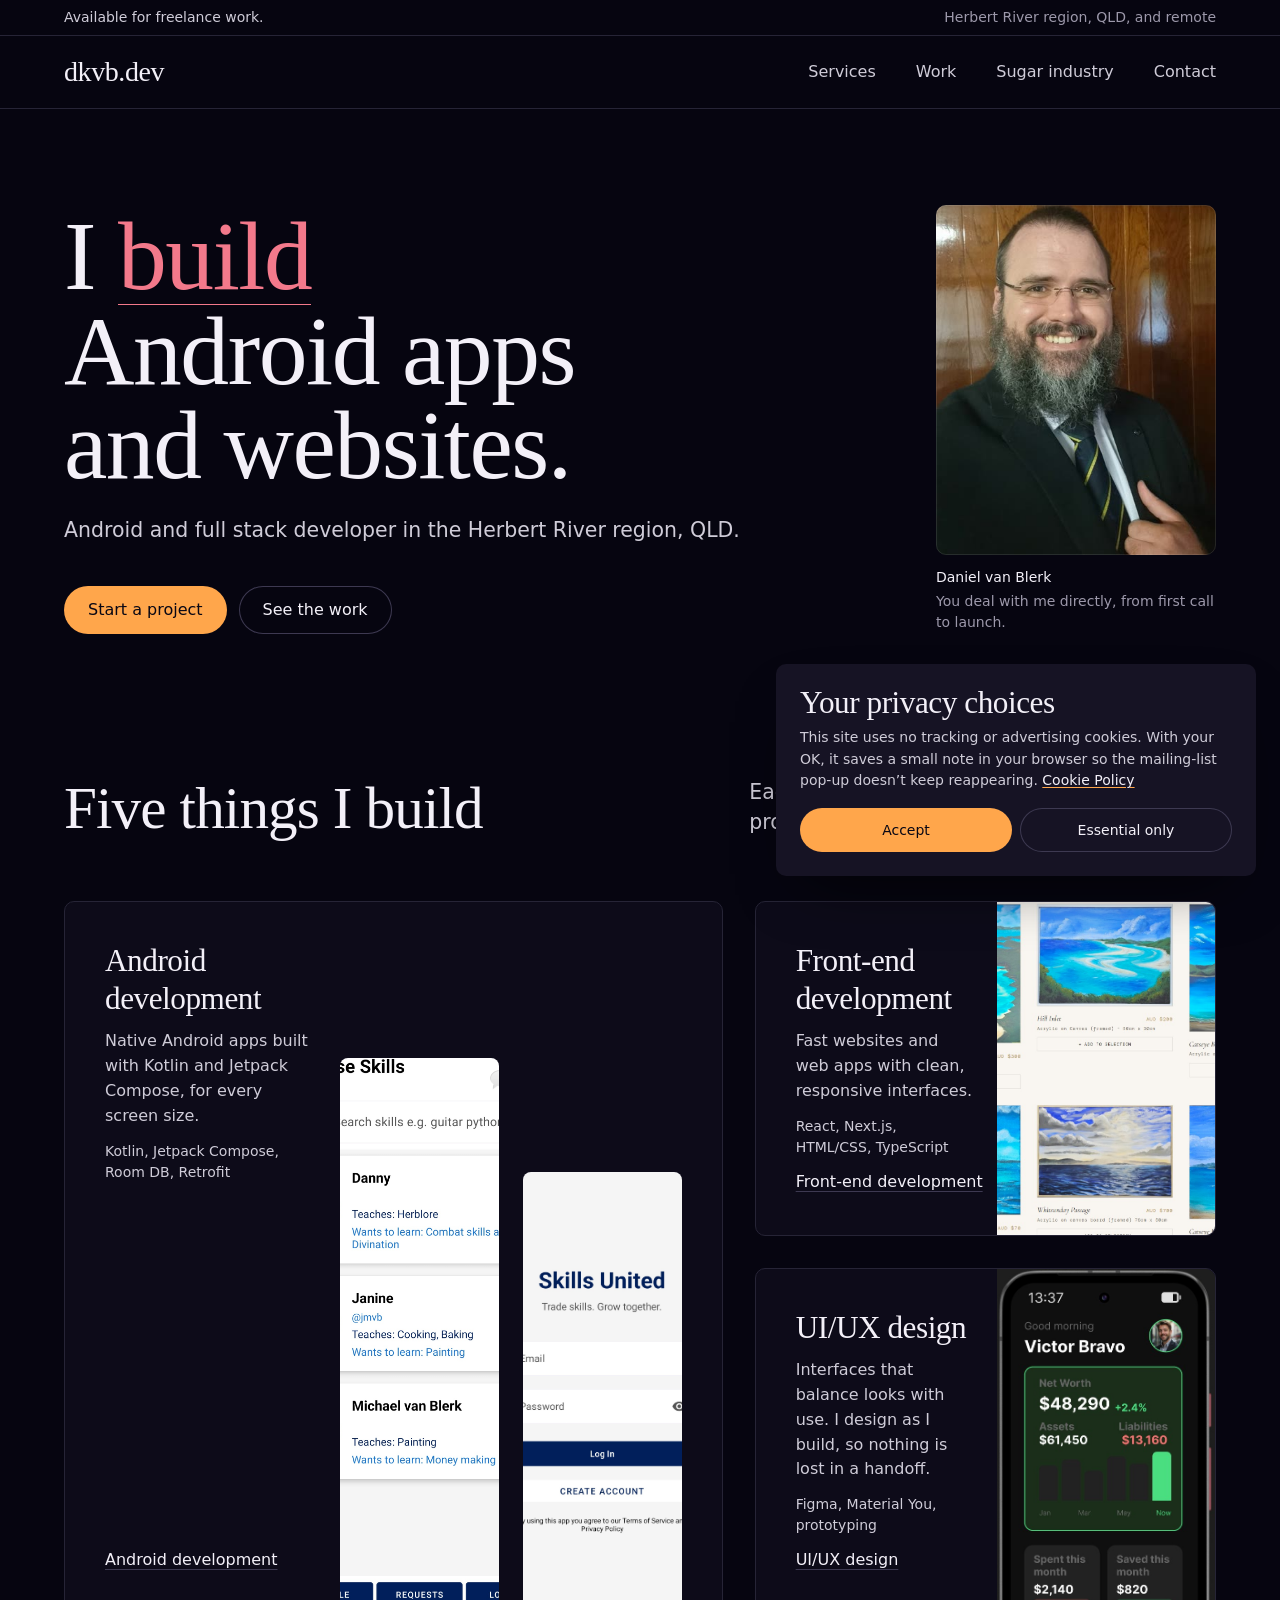
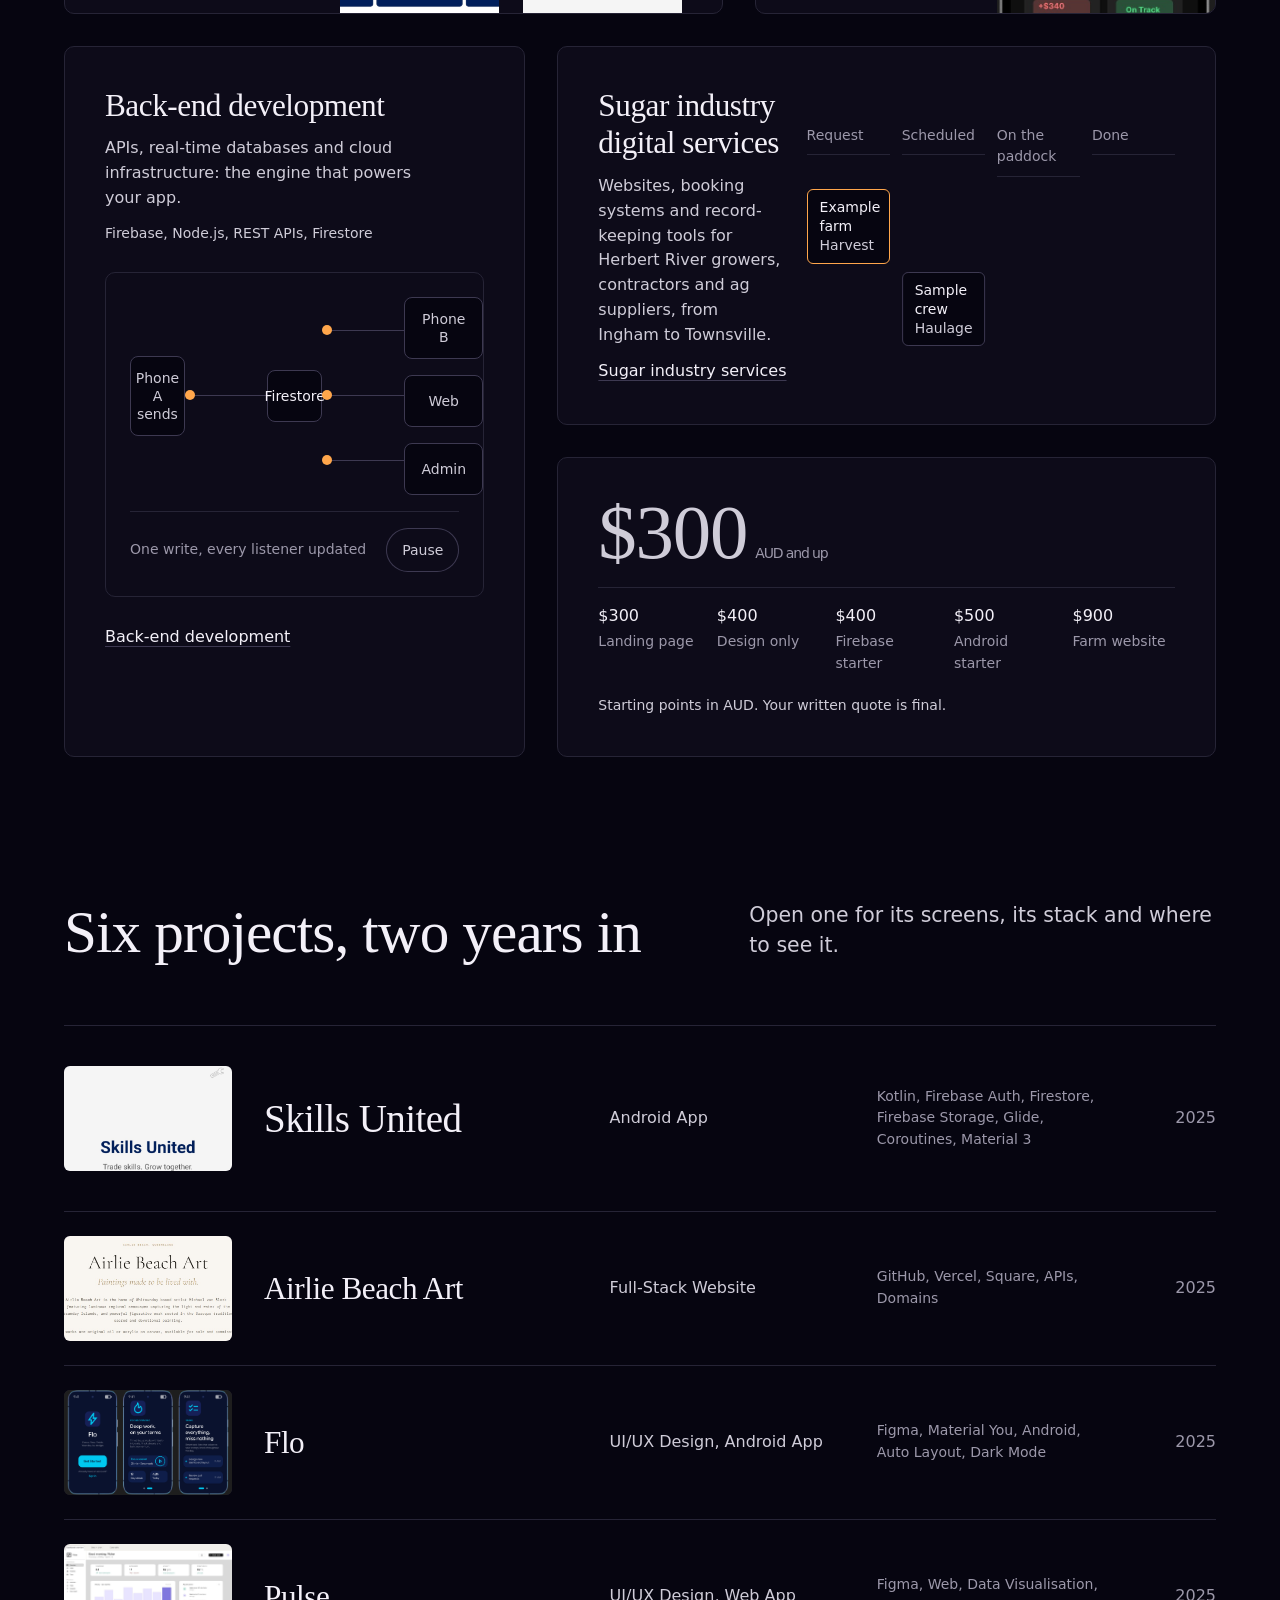
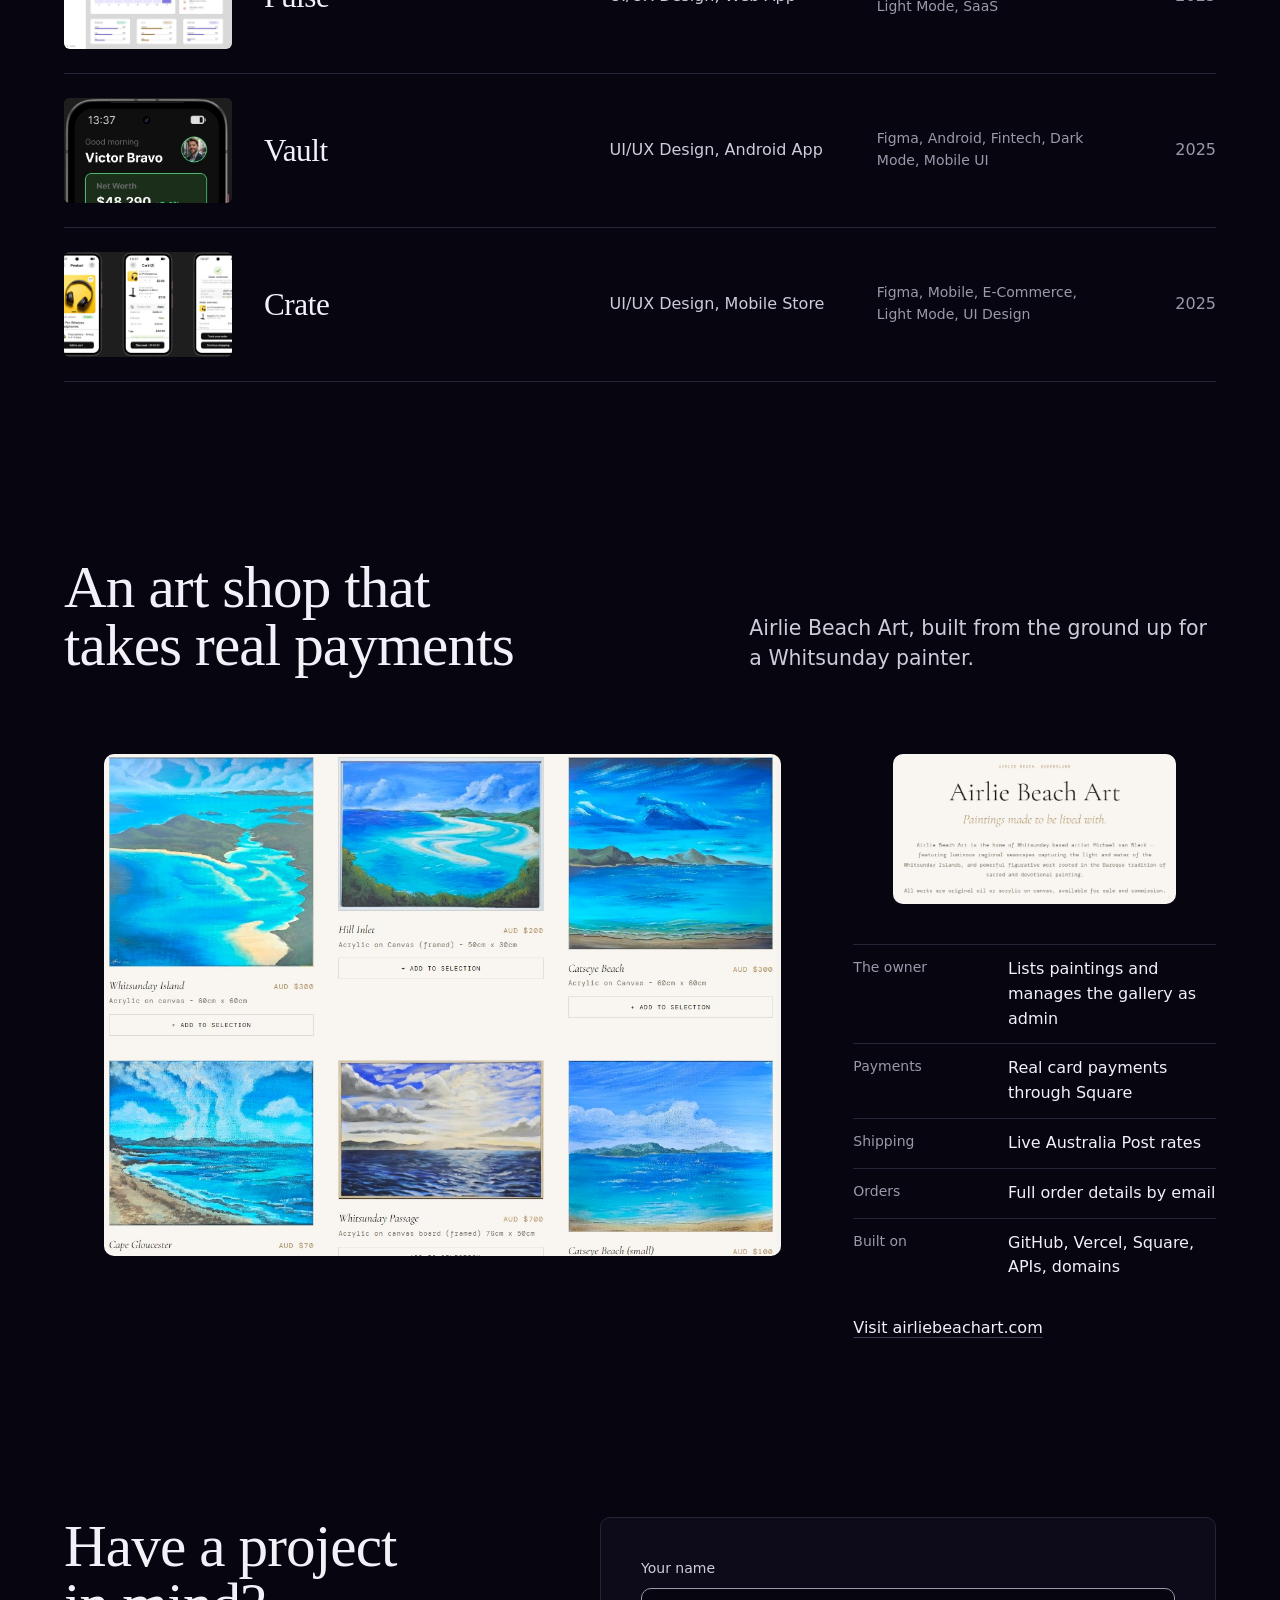
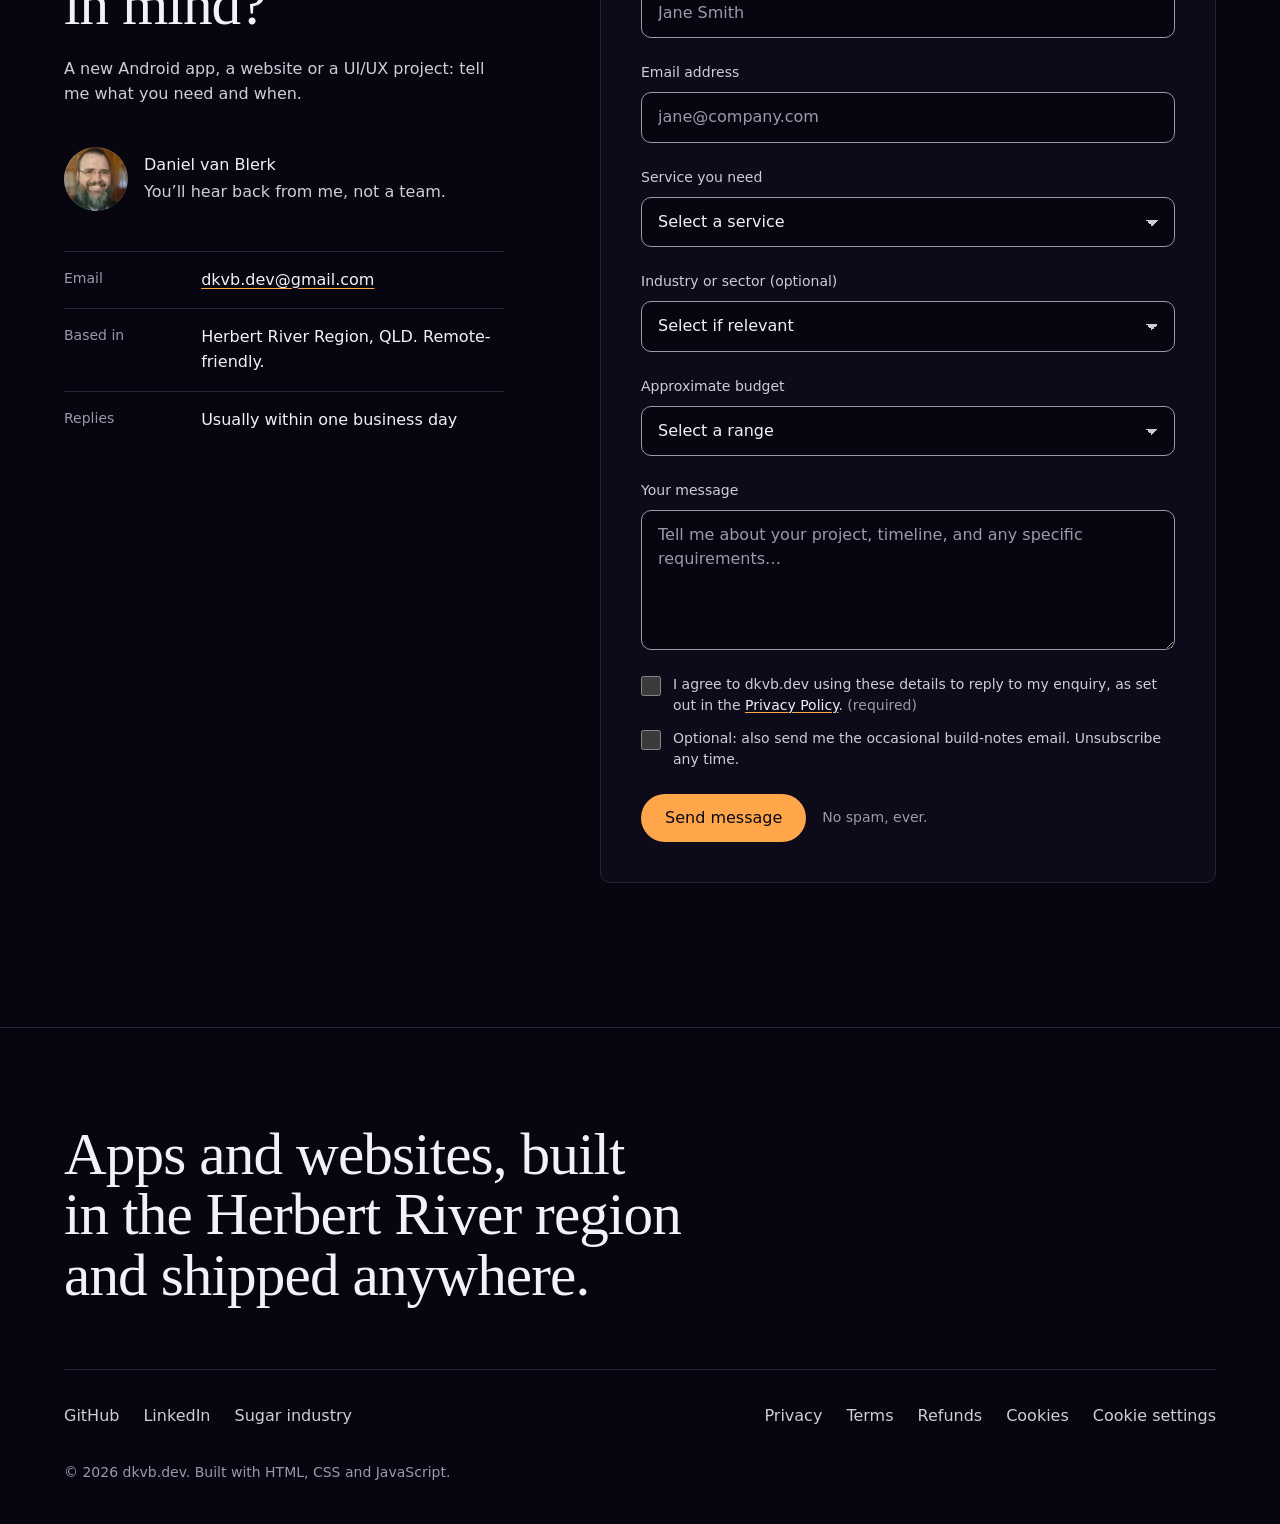
==== commit 08f78f19: "Polish the Hallmark build with Impeccable and add the portrait - Remove the blueprint grid and monos" ====
--- a/index.html
+++ b/index.html
@@ -63,6 +63,7 @@
     {
       "@type": "Person",
       "@id": "https://dkvb.dev/#dan",
+      "image": "https://dkvb.dev/assets/portrait/daniel-van-blerk.jpg",
       "name": "Dan Van Blerk",
       "alternateName": "dkvb.dev",
       "url": "https://dkvb.dev",
@@ -132,6 +133,7 @@
 }
 </script>
 <link rel="stylesheet" href="assets/dkvb.css">
+<link rel="stylesheet" href="assets/diagrams.css">
 <script src="assets/motion.js"></script>
 </head>
 <body>
@@ -154,11 +156,17 @@
 </header>
 
 <main id="main-content">
-<section class="hero hero--banner" id="hero">
+<section class="hero hero--banner hero--person" id="hero">
   <div class="container">
-    <h1>I <span class="verb">build</span> Android apps and websites.</h1>
-    <p class="lead">Android and full stack developer in the Herbert River region, QLD.</p>
-    <div class="actions"><a class="btn btn--primary" href="#contact">Start a project</a><a class="btn btn--secondary" href="#portfolio">See the work</a></div>
+    <div class="hero-copy">
+      <h1>I <span class="verb">build</span> Android apps and websites.</h1>
+      <p class="lead">Android and full stack developer in the Herbert River region, QLD.</p>
+      <div class="actions"><a class="btn btn--primary" href="#contact">Start a project</a><a class="btn btn--secondary" href="#portfolio">See the work</a></div>
+    </div>
+    <figure class="portrait">
+      <img src="assets/portrait/daniel-van-blerk-400.jpg" srcset="assets/portrait/daniel-van-blerk-400.jpg 400w, assets/portrait/daniel-van-blerk.jpg 595w" sizes="(min-width: 60rem) 280px, 150px" width="595" height="802" alt="Daniel van Blerk smiling, in a dark suit and striped tie" fetchpriority="high">
+      <figcaption><b>Daniel van Blerk</b>You deal with me directly, from first call to launch.</figcaption>
+    </figure>
   </div>
 </section>
 
@@ -218,7 +226,7 @@
           <p>Websites, booking systems and record-keeping tools for Herbert River growers, contractors and ag suppliers, from Ingham to Townsville.</p>
           <a class="tile-go" href="sugar-industry.html">Sugar industry services</a>
         </div>
-        <div class="board" role="img" aria-label="A sample booking board: request, scheduled, on the paddock, done"><div class="board-col"><span>Request</span></div><div class="board-col"><span>Scheduled</span></div><div class="board-col"><span>On the paddock</span></div><div class="board-col"><span>Done</span></div><div class="board-lanes"><div class="job job--live" style="--i:0;--col:0;transform:translateX(calc(0 * (100% + var(--space-sm))));animation:none"><b>Example farm</b>Harvest</div><div class="job" style="--i:1;--col:1;transform:translateX(calc(1 * (100% + var(--space-sm))));animation:none"><b>Sample crew</b>Haulage</div><div class="job" style="--i:2;--col:3;transform:translateX(calc(3 * (100% + var(--space-sm))));animation:none"><b>Example grower</b>Mill mud</div></div></div>
+        <div class="board" role="img" aria-label="A sample booking board: request, scheduled, on the paddock, done"><div class="board-col"><span>Request</span></div><div class="board-col"><span>Scheduled</span></div><div class="board-col"><span>On the paddock</span></div><div class="board-col"><span>Done</span></div><div class="board-lanes"><div class="job job--live" style="--i:0;--col:0;transform:translateX(calc(0 * (100% + var(--space-sm))));animation:none"><b>Example farm</b>Harvest</div><div class="job" style="--i:1;--col:1;transform:translateX(calc(1 * (100% + var(--space-sm))));animation:none"><b>Sample crew</b>Haulage</div></div></div>
       </article>
       <article class="tile tile--rates">
         <p class="rate-figure">$300<span class="readout">AUD and up</span></p>
@@ -310,6 +318,7 @@
     <div class="contact-info">
       <h2>Have a project in mind?</h2>
       <p>A new Android app, a website or a UI/UX project: tell me what you need and when.</p>
+      <div class="person"><img class="avatar" src="assets/portrait/daniel-van-blerk-avatar-96.jpg" srcset="assets/portrait/daniel-van-blerk-avatar-96.jpg 96w, assets/portrait/daniel-van-blerk-avatar.jpg 192w" sizes="64px" width="192" height="192" alt="" loading="lazy"><p><b>Daniel van Blerk</b><span>You’ll hear back from me, not a team.</span></p></div>
       <dl class="contact-lines">
         <div><dt>Email</dt><dd><a href="mailto:dkvb.dev@gmail.com">dkvb.dev@gmail.com</a></dd></div>
         <div><dt>Based in</dt><dd>Herbert River Region, QLD. Remote-friendly.</dd></div>
@@ -318,15 +327,15 @@
     </div>
     <form id="contactForm">
         <div class="form-group">
-          <label for="fname">Your Name</label>
+          <label for="fname">Your name</label>
           <input type="text" id="fname" name="name" placeholder="Jane Smith" maxlength="80" autocomplete="name" required>
         </div>
         <div class="form-group">
-          <label for="email">Email Address</label>
+          <label for="email">Email address</label>
           <input type="email" id="email" name="email" placeholder="jane@company.com" maxlength="254" autocomplete="email" required>
         </div>
         <div class="form-group">
-          <label for="service">Service Interested In</label>
+          <label for="service">Service you need</label>
           <select id="service" name="service">
             <option value="">Select a service</option>
             <option>Android App Development</option>
@@ -338,7 +347,7 @@
           </select>
         </div>
         <div class="form-group">
-          <label for="industry">Industry / Sector (optional)</label>
+          <label for="industry">Industry or sector (optional)</label>
           <select id="industry" name="industry">
             <option value="">Select if relevant</option>
             <option>Sugar Industry / Agriculture (Herbert River)</option>
@@ -349,7 +358,7 @@
           </select>
         </div>
         <div class="form-group">
-          <label for="budget">Approximate Budget</label>
+          <label for="budget">Approximate budget</label>
           <select id="budget" name="budget">
             <option value="">Select a range</option>
             <option>Under $2 000</option>
@@ -360,7 +369,7 @@
           </select>
         </div>
         <div class="form-group">
-          <label for="message">Your Message</label>
+          <label for="message">Your message</label>
           <textarea id="message" name="message" placeholder="Tell me about your project, timeline, and any specific requirements…" maxlength="2000" required></textarea>
         </div>
         <fieldset class="form-consent">
--- a/assets/dkvb.css
+++ b/assets/dkvb.css
@@ -3,7 +3,6 @@
  * axes: dark/roman-serif/warm · posture: restrained · contrast: pass · fold: pass · v2.0.0 */
 /* Hallmark · pre-emit critique: P4 H4 E4 S4 R4 V5 · weakest: S, a developer portfolio reads like any other; every diagram draws a system this developer actually builds (Firestore listeners, Play Store pipeline, a cane-season booking board) instead of generic tiles */
 /* Hallmark · waive 38iii · .verb appears once per page, inside the hero h1 only · Lumen names the one rose verb in the hero as its signature, and every dkvb.dev page keeps exactly one */
-/* Hallmark · waive 47c · the blueprint grid is drawn only on .diagram wells and the mailing-list visual · it sits under real system diagrams of builds this developer makes, never under running text */
 /* Hallmark · dropped onclick="window.location='android-development.html'", onclick="window.location='web-development.html'", onclick="window.location='ui-ux-design.html'", onclick="window.location='backend-development.html'", onclick="window.location='sugar-industry.html'" · the five service cards are now real links to those pages, so keyboard, middle-click and screen readers work */
 /* Hallmark · waive 39b · button.project-card rows of 150 to 190px open the project dialog · each project row is one full-width button carrying its thumbnail, name, type, stack and year, so the whole row is the hit target */
 /* Hallmark · reworded "building apps & experiences." to "i build android apps and websites." · 19, "experiences" is filler that fits any studio; the new head names what is built and carries the one verb */
@@ -78,6 +77,16 @@
 .hero--banner h1 { max-width: 14ch; font-size: clamp(3.25rem, 7vw + 0.5rem, 7rem); }
 .hero--stage .container { display: grid; grid-template-columns: minmax(0, 5fr) minmax(0, 7fr); gap: var(--space-3xl); align-items: center; min-height: calc(100svh - var(--header-h) - var(--announce-h) - var(--space-3xl) * 2); }
 .hero--stage h1 { font-size: clamp(3rem, 5vw + 0.5rem, 5.75rem); max-width: 11ch; }
+.hero--person .container { display: grid; grid-template-columns: minmax(0, 1fr) minmax(0, 280px); gap: var(--space-3xl); align-items: end; }
+.portrait { margin: 0; display: grid; gap: var(--space-sm); }
+.portrait img { width: 100%; aspect-ratio: 4 / 5; object-fit: cover; object-position: 50% 12%; border-radius: var(--radius-card); outline: 1px solid color-mix(in oklab, var(--color-ink) 10%, transparent); outline-offset: -1px; }
+.portrait figcaption { display: grid; gap: var(--space-3xs); font-size: var(--text-sm); color: var(--color-muted); }
+.portrait figcaption b { font-weight: 500; color: var(--color-ink); }
+.local { display: grid; grid-template-columns: minmax(0, 1fr) minmax(0, 240px); gap: var(--space-3xl); align-items: center; }
+.person { display: flex; align-items: center; gap: var(--space-md); margin-top: var(--space-xl); }
+.person .avatar { width: 64px; height: 64px; border-radius: 50%; flex: none; outline: 1px solid color-mix(in oklab, var(--color-ink) 12%, transparent); outline-offset: -1px; }
+.person p { display: grid; gap: var(--space-3xs); color: var(--color-ink-2); }
+.person b { font-weight: 500; color: var(--color-ink); }
 .verb { display: inline-block; color: var(--color-accent-2); }
 .verb::after { content: ""; display: block; height: var(--rule-hair); background: currentColor; transform-origin: left; animation: verb-draw var(--dur-long) var(--ease-out) 300ms both; }
 @keyframes verb-draw { from { transform: scaleX(0); } }
@@ -93,10 +102,10 @@
 .head .lead { color: var(--color-ink-2); }
 .head--single { grid-template-columns: minmax(0, 1fr); }
 .caption, figcaption { font-size: var(--text-sm); color: var(--color-muted); }
-.readout { font: 400 var(--text-xs)/1.5 var(--font-outlier); color: var(--color-ink-2); }
+.readout { font: 400 var(--text-sm)/1.5 var(--font-body); color: var(--color-muted); }
 
 /* ── bento (home) ───────────────────────────────────────── */
-.bento { display: grid; grid-template-columns: repeat(12, minmax(0, 1fr)); grid-auto-rows: var(--tile-row); gap: var(--gap-columns); }
+.bento { display: grid; grid-template-columns: repeat(12, minmax(0, 1fr)); grid-auto-rows: minmax(var(--tile-row), auto); gap: var(--gap-columns); }
 .tile { position: relative; display: flex; flex-direction: column; gap: var(--space-sm); padding: var(--space-xl); border: var(--rule-hair) solid var(--color-rule); border-radius: var(--radius-card); background: var(--color-paper-2); color: var(--color-ink); text-decoration: none; overflow: hidden; transition: border-color var(--dur-short) var(--ease-out), background-color var(--dur-short) var(--ease-out); }
 .tile:hover { border-color: var(--color-rule-2); background: var(--color-paper-3); }
 .tile:has(.tile-go:active) { background: var(--color-paper-2); }
@@ -214,8 +223,8 @@
 .statement { font-family: var(--font-display); font-size: var(--text-display-s); line-height: 1.02; letter-spacing: var(--tracking-display); max-width: 24ch; text-wrap: balance; }
 .statement-sub { margin-top: var(--space-lg); color: var(--color-ink-2); max-width: 60ch; }
 
-/* ── diagrams: a well on the blueprint grid ─────────────── */
-.diagram { position: relative; margin: 0; padding: var(--space-xl); border: var(--rule-hair) solid var(--color-rule); border-radius: var(--radius-card); background-color: var(--color-paper-2); background-image: linear-gradient(var(--rule-blueprint) 1px, transparent 1px), linear-gradient(90deg, var(--rule-blueprint) 1px, transparent 1px); background-size: 48px 48px; }
+/* ── diagrams: a lifted well ───────────────────────────── */
+.diagram { position: relative; margin: 0; padding: var(--space-xl); border: var(--rule-hair) solid var(--color-rule); border-radius: var(--radius-card); background-color: var(--color-paper-2); }
 .diagram figcaption { margin-top: var(--space-lg); padding-top: var(--space-md); border-top: var(--rule-hair) solid var(--color-rule); display: flex; justify-content: space-between; align-items: center; gap: var(--space-md); }
 .loop-toggle { min-height: 44px; padding: 0 var(--space-md); border: 0; border-radius: var(--radius-pill); background: transparent; color: var(--color-ink-2); box-shadow: inset 0 0 0 var(--rule-hair) var(--color-rule-2); font: 400 var(--text-sm)/1 var(--font-body); cursor: pointer; transition: background-color var(--dur-short) var(--ease-out); }
 .loop-toggle:hover { background: var(--color-paper-3); color: var(--color-ink); }
@@ -225,25 +234,13 @@
 html:not(.js) .loop-toggle { display: none; }
 [data-loop]:not(.is-running), [data-loop]:not(.is-running) *, [data-loop]:not(.is-running) *::before, [data-loop]:not(.is-running) *::after { animation-play-state: paused !important; }
 
-.node { position: relative; display: flex; align-items: center; justify-content: center; min-height: 52px; padding: var(--space-sm) var(--space-md); border: var(--rule-hair) solid var(--color-rule-2); border-radius: calc(var(--radius-card) - 2px); background: var(--color-paper); font: 400 var(--text-xs)/1.3 var(--font-outlier); color: var(--color-ink-2); text-align: center; }
+.node { position: relative; display: flex; align-items: center; justify-content: center; min-height: 52px; padding: var(--space-sm) var(--space-md); border: var(--rule-hair) solid var(--color-rule-2); border-radius: calc(var(--radius-card) - 2px); background: var(--color-paper); font: 500 var(--text-sm)/1.3 var(--font-body); color: var(--color-ink-2); text-align: center; }
 .node::after { content: ""; position: absolute; inset: -1px; border: var(--rule-hair) solid var(--color-accent); border-radius: inherit; opacity: 0; }
 .node--key { color: var(--color-ink); }
 
 .tile-diagram { margin-block: var(--space-md); padding: var(--space-lg); }
 .tile-diagram figcaption { margin-top: var(--space-md); }
 .ux-hero-shot { aspect-ratio: 1427 / 551; border-radius: calc(var(--radius-card) - 2px); margin: 0 0 var(--space-lg); }
-
-/* path: steps a job really takes, a brass pulse running the ruled line */
-.path { position: relative; display: grid; grid-template-columns: repeat(var(--n, 5), minmax(0, 1fr)); gap: var(--space-lg); align-items: center; }
-.path::before { content: ""; position: absolute; left: 0; right: 0; top: 50%; height: 1px; background: var(--color-accent); opacity: 0.55; }
-.path .node { z-index: var(--z-raised); }
-.path .node::after { animation: node-lit var(--loop-dur) var(--ease-in-out) infinite; animation-delay: calc(var(--i) * var(--loop-dur) / var(--n, 5)); }
-.pulse { position: absolute; left: 0; right: 0; top: 50%; height: 0; pointer-events: none; animation: pulse-run var(--loop-dur) linear infinite; }
-.pulse::before { content: ""; position: absolute; left: 0; top: -5px; width: 10px; height: 10px; border-radius: 50%; background: var(--color-accent); }
-@keyframes pulse-run { from { transform: translateX(0); } to { transform: translateX(calc(100% - 10px)); } }
-@keyframes node-lit { 0%, 22% { opacity: 1; } 30%, 100% { opacity: 0; } }
-.path-rows { display: grid; gap: var(--space-2xl); }
-.path-label { margin-bottom: var(--space-sm); font-size: var(--text-sm); color: var(--color-muted); }
 
 /* waterfall: a page load in order (web) */
 .waterfall { display: grid; gap: var(--space-sm); margin: 0; padding: 0; list-style: none; }
@@ -254,43 +251,8 @@
 .axis { display: flex; justify-content: space-between; gap: var(--space-md); margin: var(--space-sm) 0 0 calc(120px + var(--space-md)); }
 @keyframes bar-load { 0% { transform: scaleX(0); } 18%, 85% { transform: scaleX(1); } 100% { transform: scaleX(1); opacity: 0; } }
 
-/* fan-out: one write, every listener updated (back-end) */
-.fanout { display: grid; grid-template-columns: minmax(0, 2fr) minmax(0, 3fr) minmax(0, 2fr) minmax(0, 3fr) minmax(0, 2fr); align-items: center; gap: 0; }
-.fanout .wire { position: relative; height: 1px; background: var(--color-rule-2); }
-.fanout .wire .pulse { top: 0; animation-duration: var(--loop-dur); }
-.fanout .clients { display: grid; gap: var(--space-md); }
-.fanout .clients .node { flex-direction: column; gap: var(--space-2xs); }
-.fanout .wires { position: relative; display: grid; gap: var(--space-md); }
-.fanout .wires .wire { margin-block: var(--space-lg); }
-.swap { position: relative; display: block; }
-.swap > span { display: block; }
-.swap > span + span { position: absolute; inset: 0; opacity: 0; color: var(--color-live); animation: swap-in var(--loop-dur) var(--ease-out) infinite; }
-.swap > span:first-child { animation: swap-out var(--loop-dur) var(--ease-out) infinite; }
-@keyframes swap-in { 0%, 52% { opacity: 0; } 58%, 92% { opacity: 1; } 100% { opacity: 0; } }
-@keyframes swap-out { 0%, 52% { opacity: 1; } 58%, 92% { opacity: 0; } 100% { opacity: 1; } }
-
-/* booking board: a cane-season week, sample jobs moving through (sugar) */
-.board { display: grid; grid-template-columns: repeat(4, minmax(0, 1fr)); gap: var(--space-sm); }
-.board-col { display: flex; flex-direction: column; gap: var(--space-xs); min-height: 100%; }
-.board-col > span { font-size: var(--text-sm); color: var(--color-muted); padding-bottom: var(--space-xs); border-bottom: var(--rule-hair) solid var(--color-rule); }
-.board-lanes { position: relative; grid-column: 1 / -1; display: grid; gap: var(--space-xs); }
-.job { width: calc((100% - 3 * var(--space-sm)) / 4); padding: var(--space-xs) var(--space-sm); border: var(--rule-hair) solid var(--color-rule-2); border-radius: calc(var(--radius-card) - 4px); background: var(--color-paper); font: 400 var(--text-xs)/1.35 var(--font-outlier); color: var(--color-ink-2); animation: job-move calc(var(--loop-dur) * 1.2) var(--ease-in-out) infinite; animation-delay: calc(var(--i) * -3s); }
-.job b { display: block; font-weight: 400; color: var(--color-ink); }
-.job--live { border-color: var(--color-accent); }
-@keyframes job-move {
-  0%, 18% { transform: translateX(0); }
-  25%, 43% { transform: translateX(calc(100% + var(--space-sm))); }
-  50%, 68% { transform: translateX(calc(200% + 2 * var(--space-sm))); }
-  75%, 93% { transform: translateX(calc(300% + 3 * var(--space-sm))); opacity: 1; }
-  100% { transform: translateX(calc(300% + 3 * var(--space-sm))); opacity: 0; }
-}
-.board-wrap { display: grid; gap: var(--space-sm); }
-
 @media (prefers-reduced-motion: reduce) {
-  .pulse, .path .node::after, .waterfall .bar, .swap > span, .job, .verb::after { animation: none !important; }
-  .swap > span + span { opacity: 1; position: static; }
-  .swap > span:first-child { display: none; }
-  .job { transform: translateX(calc(var(--col, 0) * (100% + var(--space-sm)))); }
+  .waterfall .bar, .verb::after { animation: none !important; }
   .site-header { transition: none; }
 }
 
@@ -414,7 +376,8 @@
 .doc-body strong { color: var(--color-ink); font-weight: 500; }
 .doc-body a { color: var(--color-ink); text-decoration-color: var(--color-accent); }
 .doc-body code { font-family: var(--font-outlier); font-size: var(--text-xs); }
-.doc-body .table-wrap { overflow-x: auto; margin: var(--space-md) 0; }
+.doc-body .table-wrap { overflow-x: auto; margin: var(--space-md) 0; overscroll-behavior-x: contain; }
+.doc-body table { min-width: 46rem; }
 .doc-body table { width: 100%; border-collapse: collapse; font-size: var(--text-sm); }
 .doc-body th, .doc-body td { text-align: left; vertical-align: top; padding: var(--space-sm) var(--space-sm) var(--space-sm) 0; border-bottom: var(--rule-hair) solid var(--color-rule); }
 .doc-body th { font-weight: 400; color: var(--color-muted); }
@@ -429,6 +392,8 @@
   .tile h3 { overflow-wrap: normal; }
 }
 @media (max-width: 60rem) {
+  .hero--person .container, .local { grid-template-columns: minmax(0, 1fr); gap: var(--space-xl); }
+  .portrait { grid-template-columns: 150px minmax(0, 1fr); align-items: center; gap: var(--space-md); max-width: 28rem; }
   :root { --tile-row: auto; --header-h: 64px; }
   .announce .announce-aside { display: none; }
   .nav-toggle { display: inline-flex; align-items: center; min-height: 44px; padding: 0 var(--space-md); border: 0; border-radius: var(--radius-pill); background: transparent; color: var(--color-ink); box-shadow: inset 0 0 0 var(--rule-hair) var(--color-rule-2); font: 400 var(--text-md)/1 var(--font-body); cursor: pointer; }
@@ -460,7 +425,9 @@
   .doc { grid-template-columns: minmax(0, 1fr); }
   .doc .toc { position: static; }
   .rates thead { display: none; }
-  .rates, .rates tbody, .rates tr, .rates th, .rates td { display: block; width: 100%; }
+  .rates { display: flex; flex-direction: column; }
+  .rates caption { order: 2; display: block; width: 100%; }
+  .rates tbody, .rates tr, .rates th, .rates td { display: block; width: 100%; }
   .rates tr { padding-block: var(--space-md); border-bottom: var(--rule-hair) solid var(--color-rule); }
   .rates th, .rates td { border: 0; padding: var(--space-2xs) 0; }
   .fanout { grid-template-columns: minmax(0, 1fr); gap: var(--space-md); }
@@ -470,6 +437,7 @@
   .pulse { display: none; }
 }
 @media (max-width: 40rem) {
+  .tools > div, .facts > div, .contact-lines > div { grid-template-columns: minmax(0, 1fr); gap: var(--space-2xs); }
   .announce { font-size: var(--text-xs); }
   .audience { grid-template-columns: minmax(0, 1fr); }
   .audience > div + div { padding-left: 0; border-left: 0; }
--- a/assets/diagrams.css
+++ b/assets/diagrams.css
@@ -0,0 +1,63 @@
+/* dkvb.dev moving service diagrams: the build path, the fan-out and the booking board.
+   Loaded only by the pages that draw them; each loop has a pause control and stops off-screen and under reduced motion. */
+/* path: steps a job really takes, a brass pulse running the ruled line */
+.path { position: relative; display: grid; grid-template-columns: repeat(var(--n, 5), minmax(0, 1fr)); gap: var(--space-lg); align-items: center; }
+.path::before { content: ""; position: absolute; left: 0; right: 0; top: 50%; height: 1px; background: var(--color-accent); opacity: 0.55; }
+.path .node { z-index: var(--z-raised); }
+.path .node::after { animation: node-lit var(--loop-dur) var(--ease-in-out) infinite; animation-delay: calc(var(--i) * var(--loop-dur) / var(--n, 5)); }
+.pulse { position: absolute; left: 0; right: 0; top: 50%; height: 0; pointer-events: none; animation: pulse-run var(--loop-dur) linear infinite; }
+.pulse::before { content: ""; position: absolute; left: 0; top: -5px; width: 10px; height: 10px; border-radius: 50%; background: var(--color-accent); }
+@keyframes pulse-run { from { transform: translateX(0); } to { transform: translateX(calc(100% - 10px)); } }
+@keyframes node-lit { 0%, 22% { opacity: 1; } 30%, 100% { opacity: 0; } }
+.path-rows { display: grid; gap: var(--space-2xl); }
+.path-label { margin-bottom: var(--space-sm); font-size: var(--text-sm); color: var(--color-muted); }
+
+/* fan-out: one write, every listener updated (back-end) */
+.fanout { display: grid; grid-template-columns: minmax(0, 2fr) minmax(0, 3fr) minmax(0, 2fr) minmax(0, 3fr) minmax(0, 2fr); align-items: center; gap: 0; }
+.fanout .wire { position: relative; height: 1px; background: var(--color-rule-2); }
+.fanout .wire .pulse { top: 0; animation-duration: var(--loop-dur); }
+.fanout .clients { display: grid; gap: var(--space-md); }
+.fanout .clients .node { flex-direction: column; gap: var(--space-2xs); }
+.fanout .wires { position: relative; display: grid; gap: var(--space-md); }
+.fanout .wires .wire { margin-block: var(--space-lg); }
+.swap { position: relative; display: block; }
+.swap > span { display: block; }
+.swap > span + span { position: absolute; inset: 0; opacity: 0; color: var(--color-live); animation: swap-in var(--loop-dur) var(--ease-out) infinite; }
+.swap > span:first-child { animation: swap-out var(--loop-dur) var(--ease-out) infinite; }
+@keyframes swap-in { 0%, 52% { opacity: 0; } 58%, 92% { opacity: 1; } 100% { opacity: 0; } }
+@keyframes swap-out { 0%, 52% { opacity: 1; } 58%, 92% { opacity: 0; } 100% { opacity: 1; } }
+
+/* booking board: a cane-season week, sample jobs moving through (sugar) */
+.board { display: grid; grid-template-columns: repeat(4, minmax(0, 1fr)); gap: var(--space-sm); }
+.board-col { display: flex; flex-direction: column; gap: var(--space-xs); min-height: 100%; }
+.board-col > span { font-size: var(--text-sm); color: var(--color-muted); padding-bottom: var(--space-xs); border-bottom: var(--rule-hair) solid var(--color-rule); }
+.board-lanes { position: relative; grid-column: 1 / -1; display: grid; gap: var(--space-xs); }
+.job { width: calc((100% - 3 * var(--space-sm)) / 4); padding: var(--space-xs) var(--space-sm); border: var(--rule-hair) solid var(--color-rule-2); border-radius: calc(var(--radius-card) - 4px); background: var(--color-paper); font: 400 var(--text-sm)/1.35 var(--font-body); color: var(--color-ink-2); animation: job-move calc(var(--loop-dur) * 1.2) var(--ease-in-out) infinite; animation-delay: calc(var(--i) * -3s); }
+.job b { display: block; font-weight: 400; color: var(--color-ink); }
+.job--live { border-color: var(--color-accent); }
+@keyframes job-move {
+  0%, 18% { transform: translateX(0); }
+  25%, 43% { transform: translateX(calc(100% + var(--space-sm))); }
+  50%, 68% { transform: translateX(calc(200% + 2 * var(--space-sm))); }
+  75%, 93% { transform: translateX(calc(300% + 3 * var(--space-sm))); opacity: 1; }
+  100% { transform: translateX(calc(300% + 3 * var(--space-sm))); opacity: 0; }
+}
+.board-wrap { display: grid; gap: var(--space-sm); }
+
+@media (prefers-reduced-motion: reduce) {
+  .pulse, .path .node::after, .waterfall .bar, .swap > span, .job, .verb::after { animation: none !important; }
+  .swap > span + span { opacity: 1; position: static; }
+  .swap > span:first-child { display: none; }
+  .job { transform: translateX(calc(var(--col, 0) * (100% + var(--space-sm)))); }
+  .site-header { transition: none; }
+}
+
+
+/* small screens: stack the diagrams (kept here so they follow the rules above) */
+@media (max-width: 60rem) {
+  .fanout { grid-template-columns: minmax(0, 1fr); gap: var(--space-md); }
+  .fanout .wire, .fanout .wires { display: none; }
+  .path { grid-template-columns: minmax(0, 1fr); gap: var(--space-sm); }
+  .path::before { left: 50%; right: auto; top: 0; bottom: 0; width: 1px; height: auto; }
+  .pulse { display: none; }
+}
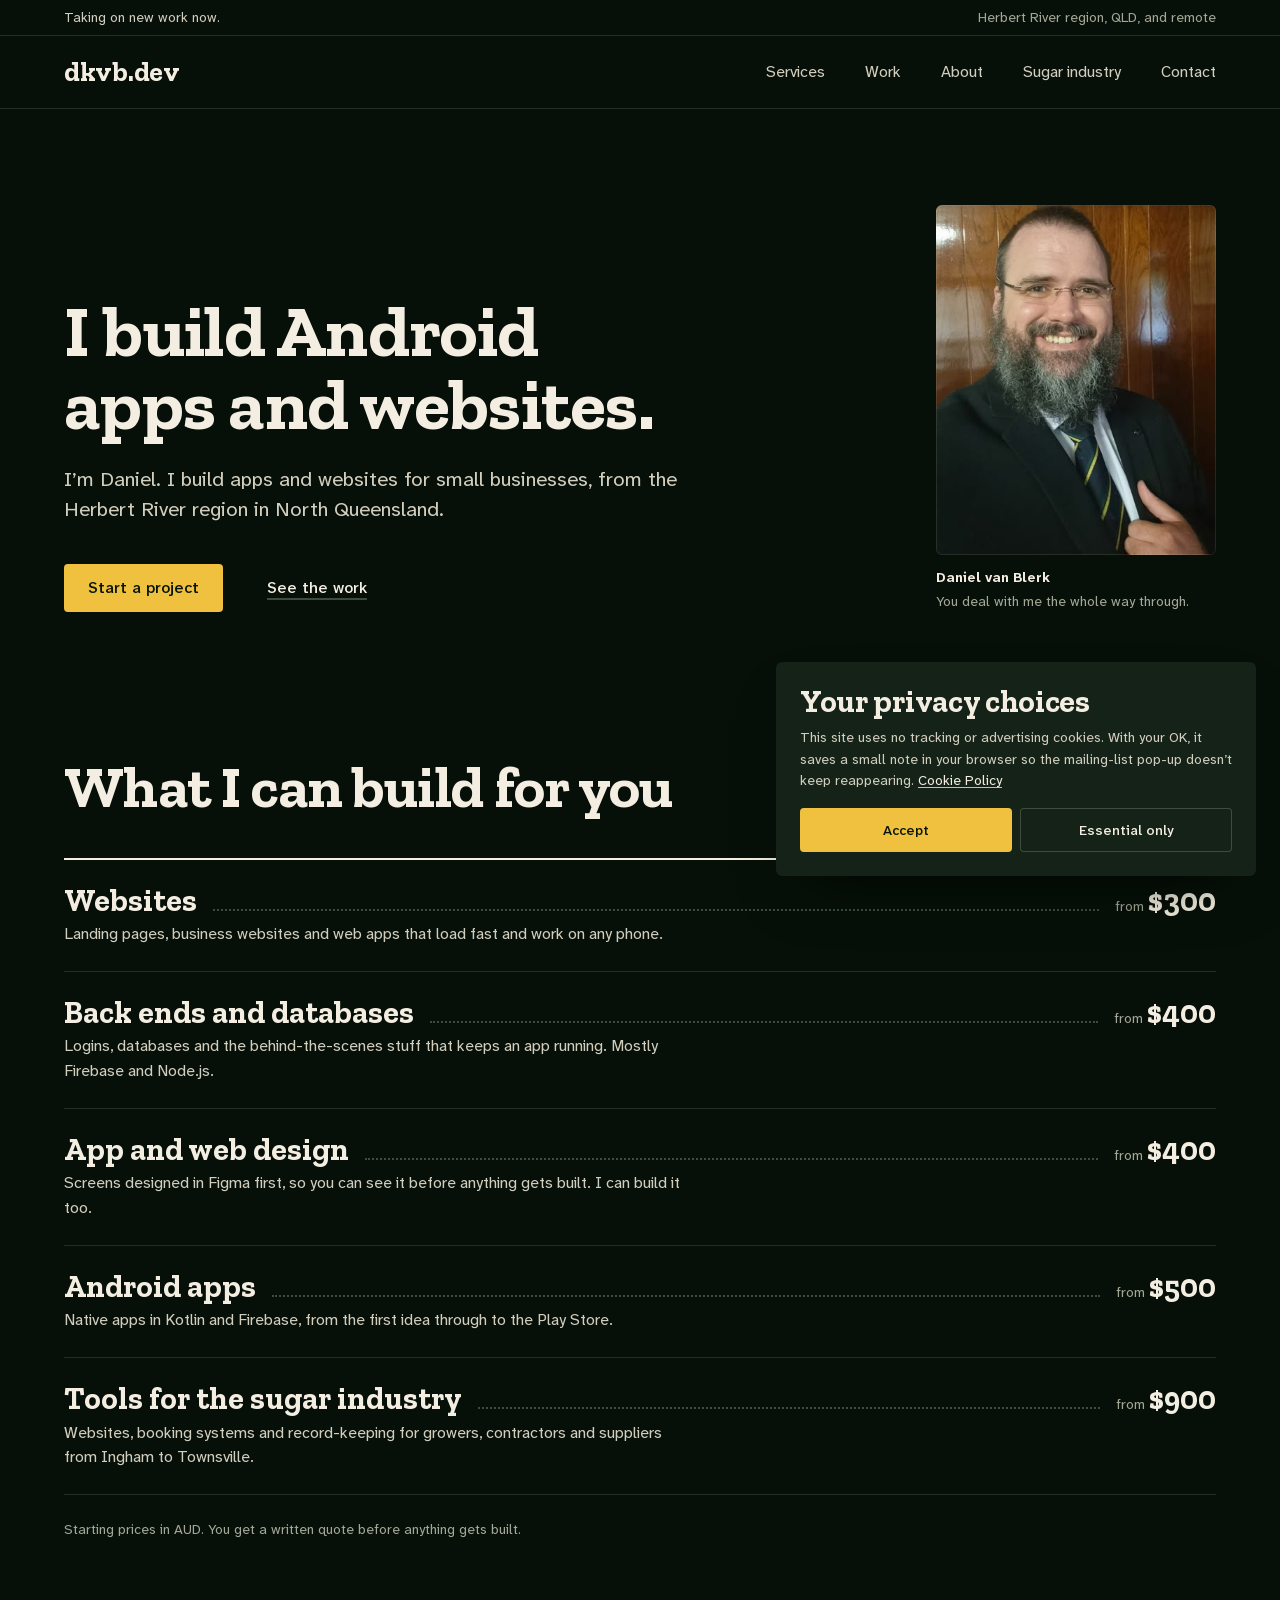
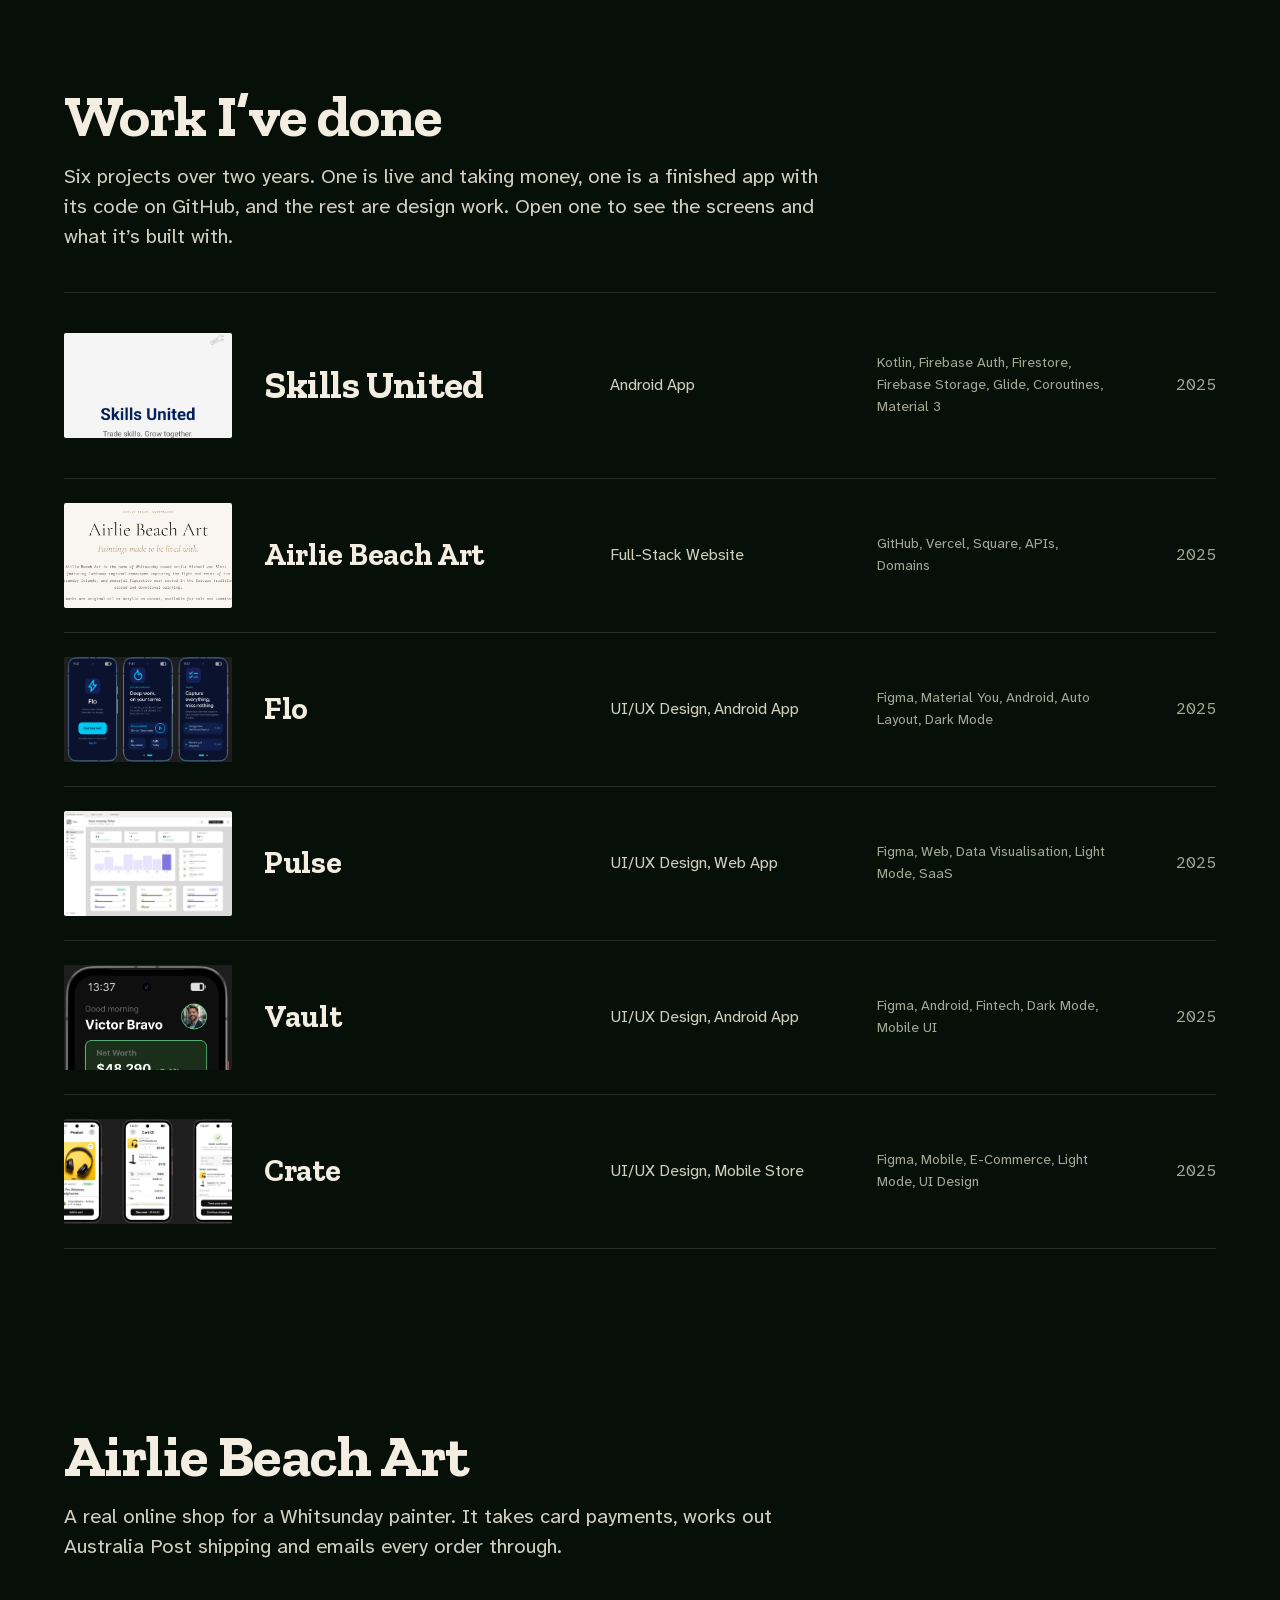
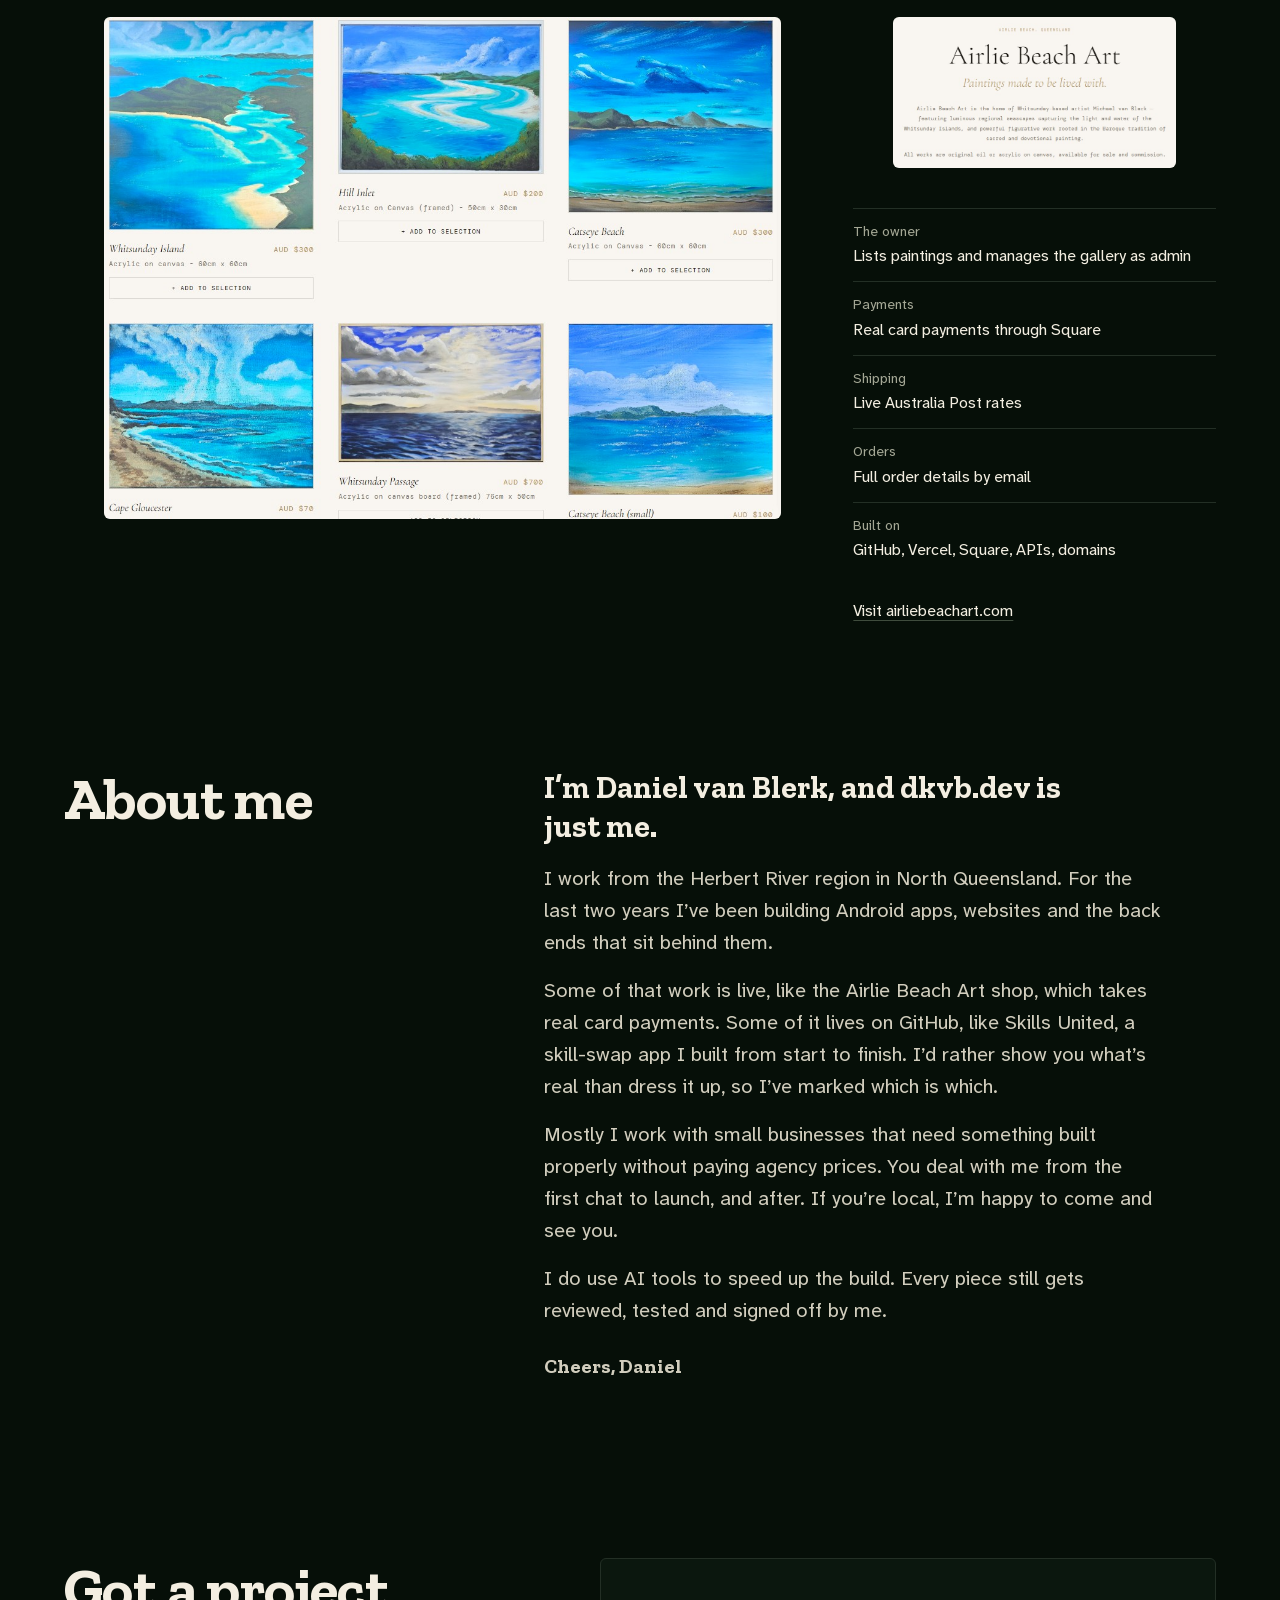
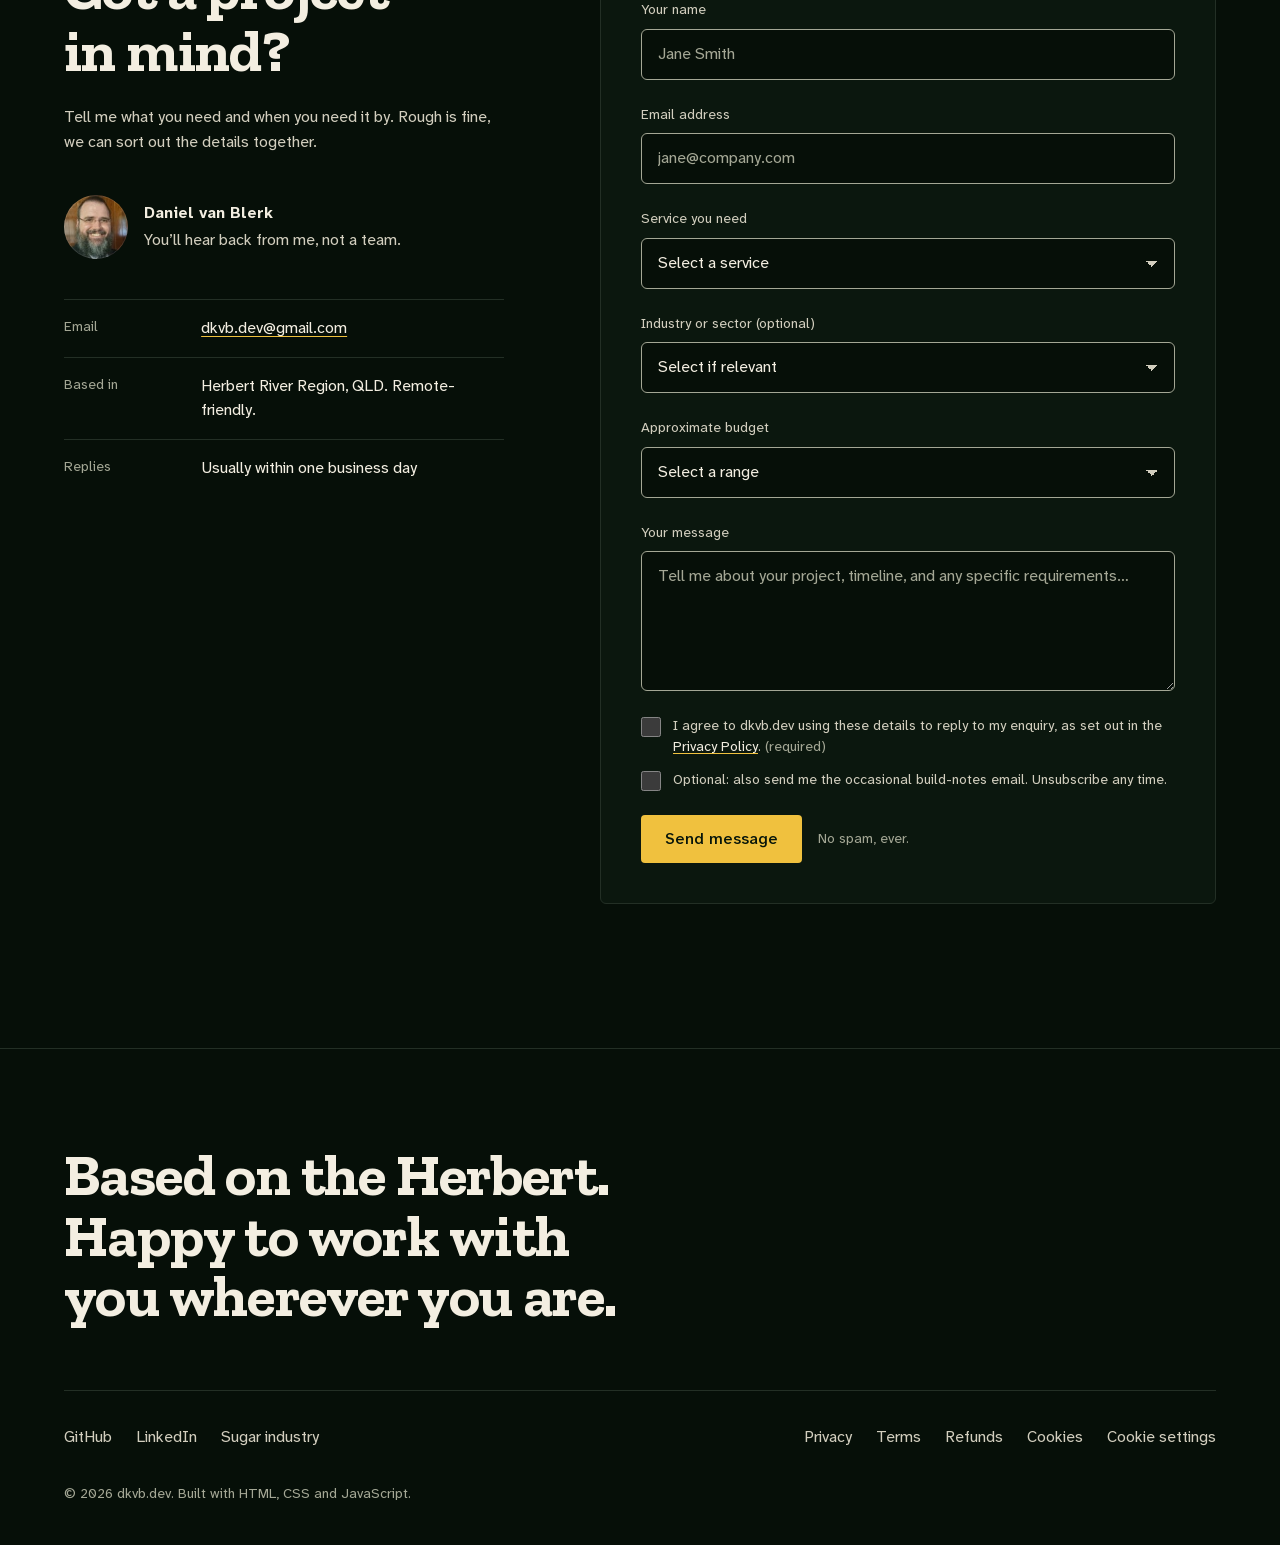
==== commit 61266a9f: "Make the site read as made by a person - Zilla Slab heads over Atkinson Hyperlegible Next; no accent" ====
--- a/index.html
+++ b/index.html
@@ -28,7 +28,7 @@
 <meta name="keywords" content="Android developer Herbert River Region, front-end developer Herbert River Region, UI UX designer Herbert River Region, back-end developer Herbert River Region, web developer Queensland, app developer Australia, cost-effective developer Herbert River Region, affordable app development Queensland, freelance rates no agency markup, transparent pricing developer Australia, Kotlin, Firebase, React, Next.js, Figma, Node.js, freelance developer Herbert River Region, web developer Ingham, website developer Herbert River, sugar industry software Queensland, cane industry digital services, Hinchinbrook web developer, agriculture web developer Queensland, harvesting contractor website">
 <meta name="author" content="Dan Van Blerk">
 <meta name="robots" content="index, follow">
-<meta name="theme-color" content="#0f0c19">
+<meta name="theme-color" content="#0d1610">
 <link rel="canonical" href="https://dkvb.dev/">
 
 <!-- ── OPEN GRAPH (Facebook, LinkedIn, WhatsApp previews) ── -->
@@ -133,14 +133,13 @@
 }
 </script>
 <link rel="stylesheet" href="assets/dkvb.css">
-<link rel="stylesheet" href="assets/diagrams.css">
 <script src="assets/motion.js"></script>
 </head>
 <body>
 <a href="#main-content" class="skip-link">Skip to main content</a>
 
 <header class="site-header">
-  <div class="announce"><div class="container"><span>Available for freelance work.</span><span class="announce-aside">Herbert River region, QLD, and remote</span></div></div>
+  <div class="announce"><div class="container"><span>Taking on new work now.</span><span class="announce-aside">Herbert River region, QLD, and remote</span></div></div>
   <div class="bar">
     <nav class="container" aria-label="Main">
       <a class="wordmark" href="index.html" aria-label="dkvb.dev home">dkvb.dev</a>
@@ -148,6 +147,7 @@
       <ul class="nav-links" id="navMenu">
         <li><a href="#services">Services</a></li>
         <li><a href="#portfolio">Work</a></li>
+        <li><a href="#about">About</a></li>
         <li><a href="sugar-industry.html">Sugar industry</a></li>
         <li><a href="#contact">Contact</a></li>
       </ul>
@@ -159,93 +159,34 @@
 <section class="hero hero--banner hero--person" id="hero">
   <div class="container">
     <div class="hero-copy">
-      <h1>I <span class="verb">build</span> Android apps and websites.</h1>
-      <p class="lead">Android and full stack developer in the Herbert River region, QLD.</p>
+      <h1>I build Android apps and websites.</h1>
+      <p class="lead">I’m Daniel. I build apps and websites for small businesses, from the Herbert River region in North Queensland.</p>
       <div class="actions"><a class="btn btn--primary" href="#contact">Start a project</a><a class="btn btn--secondary" href="#portfolio">See the work</a></div>
     </div>
     <figure class="portrait">
       <img src="assets/portrait/daniel-van-blerk-400.jpg" srcset="assets/portrait/daniel-van-blerk-400.jpg 400w, assets/portrait/daniel-van-blerk.jpg 595w" sizes="(min-width: 60rem) 280px, 150px" width="595" height="802" alt="Daniel van Blerk smiling, in a dark suit and striped tie" fetchpriority="high">
-      <figcaption><b>Daniel van Blerk</b>You deal with me directly, from first call to launch.</figcaption>
+      <figcaption><b>Daniel van Blerk</b>You deal with me the whole way through.</figcaption>
     </figure>
   </div>
 </section>
 
 <section class="section section--s" id="services">
   <div class="container">
-    <div class="head reveal"><h2>Five things I build</h2><p class="lead">Each one has its own page: the tools, the process and the prices.</p></div>
-    <div class="bento">
-      <article class="tile tile--android">
-        <div class="tile-copy">
-          <h3>Android development</h3>
-          <p>Native Android apps built with Kotlin and Jetpack Compose, for every screen size.</p>
-          <p class="readout">Kotlin, Jetpack Compose, Room DB, Retrofit</p>
-          <a class="tile-go" href="android-development.html">Android development</a>
-        </div>
-        <figure class="tile-media shot-top" data-slot="tile-android" data-kind="product" data-alt="Skills United browse screen"><img src="assets/skills-united/screenshot4.jpg" width="1080" height="2165" alt="Skills United browse screen" loading="lazy" decoding="async"></figure>
-        <figure class="tile-media shot-top" data-slot="tile-android-2" data-kind="product" data-alt="Skills United login screen"><img src="assets/skills-united/screenshot1.jpg" width="1080" height="2126" alt="Skills United login screen" loading="lazy" decoding="async"></figure>
-      </article>
-      <article class="tile tile--web">
-        <div class="tile-copy">
-          <h3>Front-end development</h3>
-          <p>Fast websites and web apps with clean, responsive interfaces.</p>
-          <p class="readout">React, Next.js, HTML/CSS, TypeScript</p>
-          <a class="tile-go" href="web-development.html">Front-end development</a>
-        </div>
-        <figure class="tile-media shot-top" data-slot="tile-web" data-kind="product" data-alt="Airlie Beach Art gallery page"><img src="assets/airliebeachart/Screenshot%202.jpg" width="1101" height="816" alt="Airlie Beach Art gallery page" loading="lazy" decoding="async"></figure>
-      </article>
-      <article class="tile tile--uiux">
-        <div class="tile-copy">
-          <h3>UI/UX design</h3>
-          <p>Interfaces that balance looks with use. I design as I build, so nothing is lost in a handoff.</p>
-          <p class="readout">Figma, Material You, prototyping</p>
-          <a class="tile-go" href="ui-ux-design.html">UI/UX design</a>
-        </div>
-        <figure class="tile-media shot-top" data-slot="tile-uiux" data-kind="product" data-alt="Vault finance app home screen"><img src="assets/vault/screenshot1.jpg" width="477" height="975" alt="Vault finance app home screen" loading="lazy" decoding="async"></figure>
-      </article>
-      <article class="tile tile--backend">
-        <div class="tile-copy">
-          <h3>Back-end development</h3>
-          <p>APIs, real-time databases and cloud infrastructure: the engine that powers your app.</p>
-          <p class="readout">Firebase, Node.js, REST APIs, Firestore</p>
-          <figure class="diagram tile-diagram" data-loop role="img" aria-label="Diagram: one write to Firestore updates every listening client">
-          <div class="fanout">
-            <span class="node">Phone A<br>sends</span>
-            <span class="wire"><span class="pulse" aria-hidden="true"></span></span>
-            <span class="node node--key">Firestore</span>
-            <span class="wires"><span class="wire"><span class="pulse" aria-hidden="true"></span></span><span class="wire"><span class="pulse" aria-hidden="true"></span></span><span class="wire"><span class="pulse" aria-hidden="true"></span></span></span>
-            <span class="clients"><span class="node">Phone B</span><span class="node">Web</span><span class="node">Admin</span></span>
-          </div>
-          <figcaption><span>One write, every listener updated</span><button class="loop-toggle" type="button" data-loop-toggle aria-pressed="false">Pause</button></figcaption>
-        </figure>
-          <a class="tile-go" href="backend-development.html">Back-end development</a>
-        </div>
-      </article>
-      <article class="tile tile--sugar">
-        <div class="tile-copy">
-          <h3>Sugar industry digital services</h3>
-          <p>Websites, booking systems and record-keeping tools for Herbert River growers, contractors and ag suppliers, from Ingham to Townsville.</p>
-          <a class="tile-go" href="sugar-industry.html">Sugar industry services</a>
-        </div>
-        <div class="board" role="img" aria-label="A sample booking board: request, scheduled, on the paddock, done"><div class="board-col"><span>Request</span></div><div class="board-col"><span>Scheduled</span></div><div class="board-col"><span>On the paddock</span></div><div class="board-col"><span>Done</span></div><div class="board-lanes"><div class="job job--live" style="--i:0;--col:0;transform:translateX(calc(0 * (100% + var(--space-sm))));animation:none"><b>Example farm</b>Harvest</div><div class="job" style="--i:1;--col:1;transform:translateX(calc(1 * (100% + var(--space-sm))));animation:none"><b>Sample crew</b>Haulage</div></div></div>
-      </article>
-      <article class="tile tile--rates">
-        <p class="rate-figure">$300<span class="readout">AUD and up</span></p>
-        <ul class="rates-list">
-          <li><b>$300</b>Landing page</li>
-          <li><b>$400</b>Design only</li>
-          <li><b>$400</b>Firebase starter</li>
-          <li><b>$500</b>Android starter</li>
-          <li><b>$900</b>Farm website</li>
-        </ul>
-        <p class="caption">Starting points in AUD. Your written quote is final.</p>
-      </article>
-    </div>
+    <div class="head reveal"><h2>What I can build for you</h2></div>
+    <ol class="menu">
+      <li><a href="web-development.html"><span class="menu-name">Websites</span><span class="menu-dots" aria-hidden="true"></span><span class="menu-price"><small>from</small>$300</span><span class="menu-note">Landing pages, business websites and web apps that load fast and work on any phone.</span></a></li>
+      <li><a href="backend-development.html"><span class="menu-name">Back ends and databases</span><span class="menu-dots" aria-hidden="true"></span><span class="menu-price"><small>from</small>$400</span><span class="menu-note">Logins, databases and the behind-the-scenes stuff that keeps an app running. Mostly Firebase and Node.js.</span></a></li>
+      <li><a href="ui-ux-design.html"><span class="menu-name">App and web design</span><span class="menu-dots" aria-hidden="true"></span><span class="menu-price"><small>from</small>$400</span><span class="menu-note">Screens designed in Figma first, so you can see it before anything gets built. I can build it too.</span></a></li>
+      <li><a href="android-development.html"><span class="menu-name">Android apps</span><span class="menu-dots" aria-hidden="true"></span><span class="menu-price"><small>from</small>$500</span><span class="menu-note">Native apps in Kotlin and Firebase, from the first idea through to the Play Store.</span></a></li>
+      <li><a href="sugar-industry.html"><span class="menu-name">Tools for the sugar industry</span><span class="menu-dots" aria-hidden="true"></span><span class="menu-price"><small>from</small>$900</span><span class="menu-note">Websites, booking systems and record-keeping for growers, contractors and suppliers from Ingham to Townsville.</span></a></li>
+    </ol>
+    <p class="caption menu-foot">Starting prices in AUD. You get a written quote before anything gets built.</p>
   </div>
 </section>
 
 <section class="section" id="portfolio">
   <div class="container">
-    <div class="head reveal"><h2>Six projects, two years in</h2><p class="lead">Open one for its screens, its stack and where to see it.</p></div>
+    <div class="head reveal"><h2>Work I’ve done</h2><p class="lead">Six projects over two years. One is live and taking money, one is a finished app with its code on GitHub, and the rest are design work. Open one to see the screens and what it’s built with.</p></div>
     <ul class="index" id="portfolioGrid">
       <li><button type="button" class="project-card project-card--lead" data-cat="android" data-title="Skills United" data-type="Android App" data-desc="Peer-to-peer skill-exchange platform where users list what they can teach and want to learn, then connect via real-time one-to-one chat. Built with Kotlin and Firebase." data-tech="Kotlin · Firebase Auth · Firestore · Firebase Storage · Glide · Coroutines · Material 3" data-screenshots="skills-united/screenshot1.jpg|skills-united/screenshot2.jpg|skills-united/screenshot3.jpg|skills-united/screenshot4.jpg|skills-united/screenshot5.jpg" data-alts="Skills United login screen with email and password fields, Log In and Create Account buttons|Skills United Create Account screen with full name, unique username, email and password fields|Skills United Terms of Service and Privacy Policy dialog with an agreement checkbox and Accept and Decline buttons|Skills United Browse Skills screen with a search bar and member cards listing what each person teaches and wants to learn|Skills United Chat Requests screen with incoming and outgoing tabs and a pending request comparing both members’ skills" data-url="https://github.com/DanielvanBlerk-dev/skillsunited-dev">
         <span class="thumb" data-slot="work-1" data-kind="product" data-alt="Skills United screen"><img src="assets/skills-united/screenshot1.jpg" width="1080" height="2126" alt="" loading="lazy" decoding="async"></span>
@@ -295,7 +236,7 @@
 
 <section class="section section--l" id="case">
   <div class="container">
-    <div class="head reveal"><h2>An art shop that takes real payments</h2><p class="lead">Airlie Beach Art, built from the ground up for a Whitsunday painter.</p></div>
+    <div class="head reveal"><h2>Airlie Beach Art</h2><p class="lead">A real online shop for a Whitsunday painter. It takes card payments, works out Australia Post shipping and emails every order through.</p></div>
     <div class="case">
       <figure class="shot-main shot-top" data-slot="case-main" data-kind="product" data-alt="Airlie Beach Art gallery grid of Whitsunday seascape paintings with prices and Add to Selection buttons"><img src="assets/airliebeachart/Screenshot%202.jpg" width="1101" height="816" alt="Airlie Beach Art gallery grid of Whitsunday seascape paintings with prices and Add to Selection buttons" loading="lazy" decoding="async"></figure>
       <div class="case-side">
@@ -310,14 +251,32 @@
         <a class="text-link" href="https://airliebeachart.com" target="_blank" rel="noopener noreferrer">Visit airliebeachart.com</a>
       </div>
     </div>
+      <blockquote class="client-quote" data-slot="testimonial" data-alt="A named quote from the Airlie Beach Art client, used with permission" hidden>
+      <p><!-- the client's words go here --></p>
+      <footer><!-- their name, Airlie Beach Art --></footer>
+    </blockquote>
+  </div>
+</section>
+
+<section class="section" id="about">
+  <div class="container about-grid">
+    <div class="head reveal"><h2>About me</h2></div>
+    <div class="about-body">
+      <p class="about-first">I’m Daniel van Blerk, and dkvb.dev is just me.</p>
+      <p>I work from the Herbert River region in North Queensland. For the last two years I’ve been building Android apps, websites and the back ends that sit behind them.</p>
+      <p>Some of that work is live, like the Airlie Beach Art shop, which takes real card payments. Some of it lives on GitHub, like Skills United, a skill-swap app I built from start to finish. I’d rather show you what’s real than dress it up, so I’ve marked which is which.</p>
+      <p>Mostly I work with small businesses that need something built properly without paying agency prices. You deal with me from the first chat to launch, and after. If you’re local, I’m happy to come and see you.</p>
+      <p>I do use AI tools to speed up the build. Every piece still gets reviewed, tested and signed off by me.</p>
+      <p class="about-sign">Cheers, Daniel</p>
+    </div>
   </div>
 </section>
 
 <section class="section section--l" id="contact">
   <div class="container contact">
     <div class="contact-info">
-      <h2>Have a project in mind?</h2>
-      <p>A new Android app, a website or a UI/UX project: tell me what you need and when.</p>
+      <h2>Got a project in mind?</h2>
+      <p>Tell me what you need and when you need it by. Rough is fine, we can sort out the details together.</p>
       <div class="person"><img class="avatar" src="assets/portrait/daniel-van-blerk-avatar-96.jpg" srcset="assets/portrait/daniel-van-blerk-avatar-96.jpg 96w, assets/portrait/daniel-van-blerk-avatar.jpg 192w" sizes="64px" width="192" height="192" alt="" loading="lazy"><p><b>Daniel van Blerk</b><span>You’ll hear back from me, not a team.</span></p></div>
       <dl class="contact-lines">
         <div><dt>Email</dt><dd><a href="mailto:dkvb.dev@gmail.com">dkvb.dev@gmail.com</a></dd></div>
@@ -396,7 +355,7 @@
 
 <footer class="site-footer" role="contentinfo">
   <div class="container">
-    <p class="foot-statement">Apps and websites, built in the Herbert River region and shipped anywhere.</p>
+    <p class="foot-statement">Based on the Herbert. Happy to work with you wherever you are.</p>
     <div class="foot-links">
       <ul aria-label="Elsewhere">
         <li><a href="https://github.com/DanielvanBlerk-dev" target="_blank" rel="noopener noreferrer">GitHub</a></li>
@@ -426,13 +385,13 @@
         <div class="modal-screenshot-track" id="modalScreenshotTrack"></div>
         <button class="modal-scroll-arrow right" id="modalScrollRight" aria-label="Scroll right">Next</button>
       </div>
-      <div class="modal-screenshot-hint">Scroll or use the arrows to view</div>
+      <div class="modal-screenshot-hint">Scroll sideways, or use Back and Next, to see more screens</div>
     </div>
     <div class="modal-type" id="modalType"></div>
     <div class="modal-title" id="modalTitle"></div>
     <p class="modal-desc" id="modalDesc"></p>
     <div class="modal-tags" id="modalTags"></div>
-    <a href="#" class="modal-link" id="modalLink">View live project</a>
+    <a href="#" class="modal-link" id="modalLink">View the project</a>
   </div>
 </div>
 
@@ -540,7 +499,7 @@
     }
     if (card.dataset.title === 'Skills United') {
       featuresEl.innerHTML = skillsUnitedFeatures.map(f => `<div class="modal-feature-item">${f}</div>`).join('');
-      featuresEl.style.display = 'flex';
+      featuresEl.style.display = 'grid';
     } else {
       featuresEl.style.display = 'none';
     }
--- a/assets/dkvb.css
+++ b/assets/dkvb.css
@@ -2,7 +2,6 @@
  * hero: Banner (/), Stage (service pages), Banner (legal) · nav: banner over a retracting bar · footer: statement · imagery: screenshots of the user's own projects (data-kind product), no photographs · signature: each service drawn as the system it builds, moving: the build path, the load waterfall, the realtime fan-out, the harvest booking board
  * axes: dark/roman-serif/warm · posture: restrained · contrast: pass · fold: pass · v2.0.0 */
 /* Hallmark · pre-emit critique: P4 H4 E4 S4 R4 V5 · weakest: S, a developer portfolio reads like any other; every diagram draws a system this developer actually builds (Firestore listeners, Play Store pipeline, a cane-season booking board) instead of generic tiles */
-/* Hallmark · waive 38iii · .verb appears once per page, inside the hero h1 only · Lumen names the one rose verb in the hero as its signature, and every dkvb.dev page keeps exactly one */
 /* Hallmark · dropped onclick="window.location='android-development.html'", onclick="window.location='web-development.html'", onclick="window.location='ui-ux-design.html'", onclick="window.location='backend-development.html'", onclick="window.location='sugar-industry.html'" · the five service cards are now real links to those pages, so keyboard, middle-click and screen readers work */
 /* Hallmark · waive 39b · button.project-card rows of 150 to 190px open the project dialog · each project row is one full-width button carrying its thumbnail, name, type, stack and year, so the whole row is the hit target */
 /* Hallmark · reworded "building apps & experiences." to "i build android apps and websites." · 19, "experiences" is filler that fits any studio; the new head names what is built and carries the one verb */
@@ -29,9 +28,9 @@
 }
 
 body { font-variant-numeric: tabular-nums; }
-h1, h2, h3 { font-weight: 400; }
-h2 { font-size: var(--text-display-s); line-height: 0.98; }
-h1 { line-height: 0.96; }
+h1, h2, h3 { font-weight: 700; }
+h2 { font-size: var(--text-display-s); line-height: 1.04; }
+h1 { line-height: 1; }
 
 /* ── skip link ─────────────────────────────────────────── */
 .skip-link, .skip { position: absolute; left: var(--space-md); top: calc(-1 * var(--space-3xl)); z-index: var(--z-toast); padding: var(--space-xs) var(--space-md); background: var(--color-ink); color: var(--color-paper); border-radius: var(--radius-card); text-decoration: none; }
@@ -74,9 +73,9 @@
 .hero { padding-block: var(--space-3xl) var(--space-lg); }
 .hero .lead { margin-top: var(--space-lg); color: var(--color-ink-2); }
 .hero .actions { margin-top: var(--space-xl); }
-.hero--banner h1 { max-width: 14ch; font-size: clamp(3.25rem, 7vw + 0.5rem, 7rem); }
+.hero--banner h1 { max-width: 15ch; font-size: clamp(2.75rem, 4.4vw + 1rem, 5.25rem); }
 .hero--stage .container { display: grid; grid-template-columns: minmax(0, 5fr) minmax(0, 7fr); gap: var(--space-3xl); align-items: center; min-height: calc(100svh - var(--header-h) - var(--announce-h) - var(--space-3xl) * 2); }
-.hero--stage h1 { font-size: clamp(3rem, 5vw + 0.5rem, 5.75rem); max-width: 11ch; }
+.hero--stage h1 { font-size: clamp(2.5rem, 3.4vw + 1rem, 4.25rem); max-width: 11ch; }
 .hero--person .container { display: grid; grid-template-columns: minmax(0, 1fr) minmax(0, 280px); gap: var(--space-3xl); align-items: end; }
 .portrait { margin: 0; display: grid; gap: var(--space-sm); }
 .portrait img { width: 100%; aspect-ratio: 4 / 5; object-fit: cover; object-position: 50% 12%; border-radius: var(--radius-card); outline: 1px solid color-mix(in oklab, var(--color-ink) 10%, transparent); outline-offset: -1px; }
@@ -193,7 +192,7 @@
 .rates caption a { color: var(--color-ink); text-decoration-color: var(--color-accent); }
 .rates th, .rates td { padding: var(--space-lg) var(--space-md) var(--space-lg) 0; border-bottom: var(--rule-hair) solid var(--color-rule); text-align: left; vertical-align: top; }
 .rates thead th { padding-block: var(--space-sm); font-weight: 400; font-size: var(--text-sm); color: var(--color-muted); white-space: nowrap; }
-.rates tbody th { font-family: var(--font-display); font-weight: 400; font-size: var(--text-2xl); line-height: 1; }
+.rates tbody th { font-family: var(--font-display); font-weight: 700; font-size: var(--text-2xl); line-height: 1; }
 .rates .price { font-family: var(--font-display); font-size: var(--text-3xl); line-height: 1; white-space: nowrap; }
 .rates .price .readout { margin-left: var(--space-2xs); }
 .rates td ul { margin: 0; padding: 0; list-style: none; color: var(--color-ink-2); display: grid; gap: var(--space-2xs); }
@@ -319,7 +318,7 @@
 .modal-desc { margin-top: var(--space-md); color: var(--color-ink-2); max-width: 65ch; }
 .modal-tags { display: flex; flex-wrap: wrap; gap: var(--space-xs); margin-top: var(--space-lg); }
 .modal-tags .tag, .modal-tag { padding: var(--space-2xs) var(--space-sm); border-radius: var(--radius-pill); box-shadow: inset 0 0 0 var(--rule-hair) var(--color-rule-2); font-size: var(--text-sm); color: var(--color-ink-2); }
-.modal-features { display: grid; gap: var(--space-xs); margin-top: var(--space-lg); }
+.modal-features { display: grid; grid-template-columns: minmax(0, 1fr); gap: var(--space-xs); margin-top: var(--space-lg); max-width: 65ch; }
 .modal-feature-item { padding-top: var(--space-xs); border-top: var(--rule-hair) solid var(--color-rule); color: var(--color-ink-2); font-size: var(--text-sm); }
 .modal-link { display: inline-flex; align-items: center; min-height: 48px; margin-top: var(--space-xl); padding: 0 var(--space-lg); border-radius: var(--radius-pill); box-shadow: inset 0 0 0 var(--rule-hair) var(--color-rule-2); color: var(--color-ink); text-decoration: none; }
 .modal-link:hover { background: var(--color-paper-3); }
@@ -449,3 +448,90 @@
   .modal { padding: var(--space-lg); }
   .modal-screenshot-track { grid-auto-columns: minmax(0, 88%); }
 }
+
+/* ── made-by-a-person pass ─────────────────────────────── */
+.wordmark, .project-name, .statement, .foot-statement, .tools dt, .audience dt, .modal-title, .rate-figure, .rates .price, .steps li::before { font-weight: 700; }
+.hero--person .portrait figcaption b, .person b { font-weight: 700; }
+
+/* section heads: stacked, the line (when there is one) under the head */
+.head { grid-template-columns: minmax(0, 1fr); gap: var(--space-md); align-items: start; margin-bottom: var(--space-xl); }
+.head .lead { max-width: 60ch; }
+.head h2 { max-width: 24ch; }
+
+/* home services as a price list */
+.menu { margin: 0; padding: 0; list-style: none; border-top: 2px solid var(--color-ink); }
+.menu li { border-bottom: var(--rule-hair) solid var(--color-rule); }
+.menu a { display: grid; grid-template-columns: auto minmax(2rem, 1fr) auto; column-gap: var(--space-md); row-gap: var(--space-2xs); align-items: baseline; padding-block: var(--space-lg); color: var(--color-ink); text-decoration: none; transition: background-color var(--dur-short) var(--ease-out); }
+.menu a:hover { background: var(--color-paper-2); }
+.menu a:active { background: var(--color-paper-3); }
+.menu-name { font: 700 var(--text-2xl)/1.1 var(--font-display); }
+.menu-dots { align-self: end; margin-bottom: 0.45em; border-bottom: 2px dotted var(--color-rule-2); }
+.menu-price { font: 700 var(--text-2xl)/1.1 var(--font-display); white-space: nowrap; }
+.menu-price small { font: 400 var(--text-sm)/1 var(--font-body); color: var(--color-muted); margin-right: var(--space-2xs); }
+.menu-note { grid-column: 1 / -1; max-width: 62ch; color: var(--color-ink-2); }
+.menu a:hover .menu-name { text-decoration: underline; text-decoration-color: var(--color-accent); text-underline-offset: 0.18em; }
+.menu-foot { margin-top: var(--space-lg); }
+
+/* about */
+.about-grid { display: grid; grid-template-columns: minmax(0, 4fr) minmax(0, 7fr); gap: var(--space-3xl); align-items: start; }
+.about-body { display: grid; gap: var(--space-md); max-width: 62ch; }
+.about-body p { color: var(--color-ink-2); font-size: var(--text-lg); line-height: 1.6; }
+.about-body .about-first { color: var(--color-ink); font: 700 var(--text-2xl)/1.25 var(--font-display); }
+
+/* legal intro: a plain opening paragraph, no labelled box */
+.doc-body .doc-intro { margin-bottom: var(--space-2xl); font-size: var(--text-lg); line-height: 1.6; color: var(--color-ink); max-width: 60ch; }
+
+@media (max-width: 60rem) {
+  .about-grid { grid-template-columns: minmax(0, 1fr); gap: var(--space-lg); }
+}
+@media (max-width: 40rem) {
+  .menu a { grid-template-columns: minmax(0, 1fr) auto; }
+  .menu-dots { display: none; }
+  .menu-name, .menu-price { font-size: var(--text-xl); }
+}
+
+/* project facts read as one column: the label above its text */
+.facts > div { grid-template-columns: minmax(0, 1fr); gap: var(--space-3xs); }
+.facts dd { max-width: 65ch; }
+
+/* tool lists: the name sits above its description, so long names never spill into the text */
+.tools > div { grid-template-columns: minmax(0, 1fr); gap: var(--space-xs); }
+.tools dd { max-width: 52ch; }
+
+@media (max-width: 40rem) {
+  .waterfall li { grid-template-columns: 88px minmax(0, 1fr); gap: var(--space-xs); }
+  .axis { margin-left: 0; font-size: var(--text-xs); }
+  .rates .price { white-space: normal; font-size: var(--text-2xl); }
+}
+
+/* one filled button per view; the second action is a plain link, not a ghost pill */
+.btn--secondary { min-height: 48px; padding: 0 var(--space-2xs); background: transparent; box-shadow: none; color: var(--color-ink); text-decoration: underline; text-decoration-color: var(--color-rule-2); text-decoration-thickness: 2px; text-underline-offset: 0.3em; }
+.btn--secondary:hover { background: transparent; text-decoration-color: var(--color-accent); }
+.btn--secondary:active { color: var(--color-ink-2); }
+.actions { gap: var(--space-sm) var(--space-xl); }
+.about-sign { margin-top: var(--space-xs); font: 700 var(--text-xl)/1.2 var(--font-display); color: var(--color-ink); }
+.client-quote { margin: var(--space-2xl) 0 0; padding: var(--space-xl) 0 0; border-top: 2px solid var(--color-accent); max-width: 56ch; }
+.client-quote p { font: 700 var(--text-2xl)/1.3 var(--font-display); color: var(--color-ink); }
+.client-quote footer { margin-top: var(--space-md); color: var(--color-muted); }
+
+/* project dialog screenshots: each keeps its own width at one height, so the strip scrolls instead of squeezing */
+.modal-screenshot-track { grid-auto-columns: max-content; scroll-padding-inline: var(--space-xs); }
+.modal-screenshot img { width: auto; max-width: none; height: min(360px, 55dvh); object-fit: contain; }
+@media (max-width: 40rem) { .modal-screenshot img { height: min(300px, 50dvh); } }
+/* the strip's back and next controls sit under it, never on top of a screenshot */
+.modal-screenshot-viewport { padding-bottom: calc(44px + var(--space-sm)); }
+.modal-scroll-arrow { top: auto; bottom: 0; transform: none; }
+.modal-scroll-arrow:active { transform: translateY(1px); }
+.modal-scroll-arrow.left { left: 0; }
+.modal-scroll-arrow.right { left: calc(var(--space-sm) + 5.5rem); right: auto; }
+/* the strip snaps gently, so Back and Next always move it, even past a screenshot wider than the strip */
+.modal-screenshot-track { scroll-snap-type: x proximity; }
+.modal-scroll-arrow:disabled { opacity: 0.4; cursor: not-allowed; }
+.modal-scroll-arrow:disabled:active { transform: none; }
+.modal-screenshot-viewport:has(.modal-scroll-arrow[hidden]) { padding-bottom: 0; }
+/* rate cards: what's included reads as a dot-pointed list */
+.rates td ul { list-style: disc; padding-left: var(--space-lg); }
+.rates td ul li::marker { color: var(--color-accent); }
+/* a button and a text link side by side share one baseline, height and underline */
+.actions { align-items: center; }
+.actions .text-link { display: inline-flex; align-items: center; min-height: 48px; text-decoration-thickness: 2px; text-underline-offset: 0.3em; }
